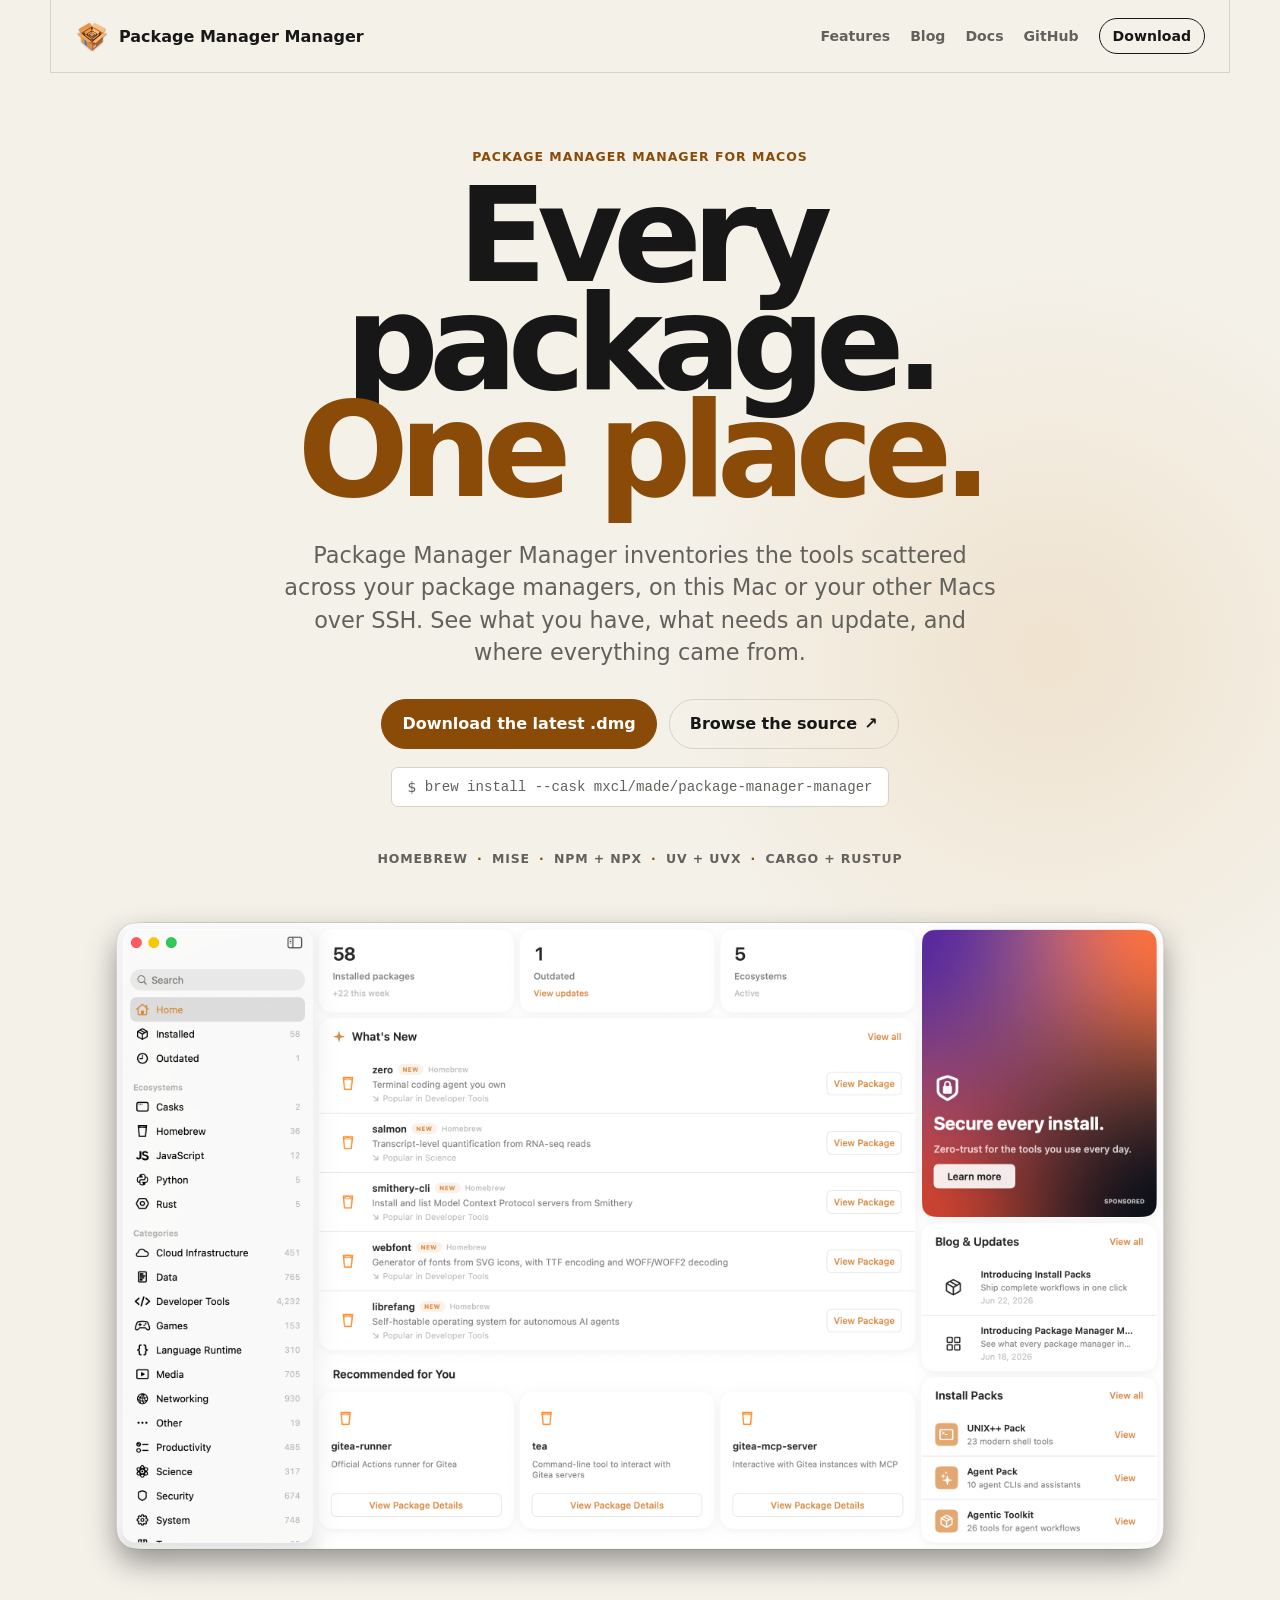
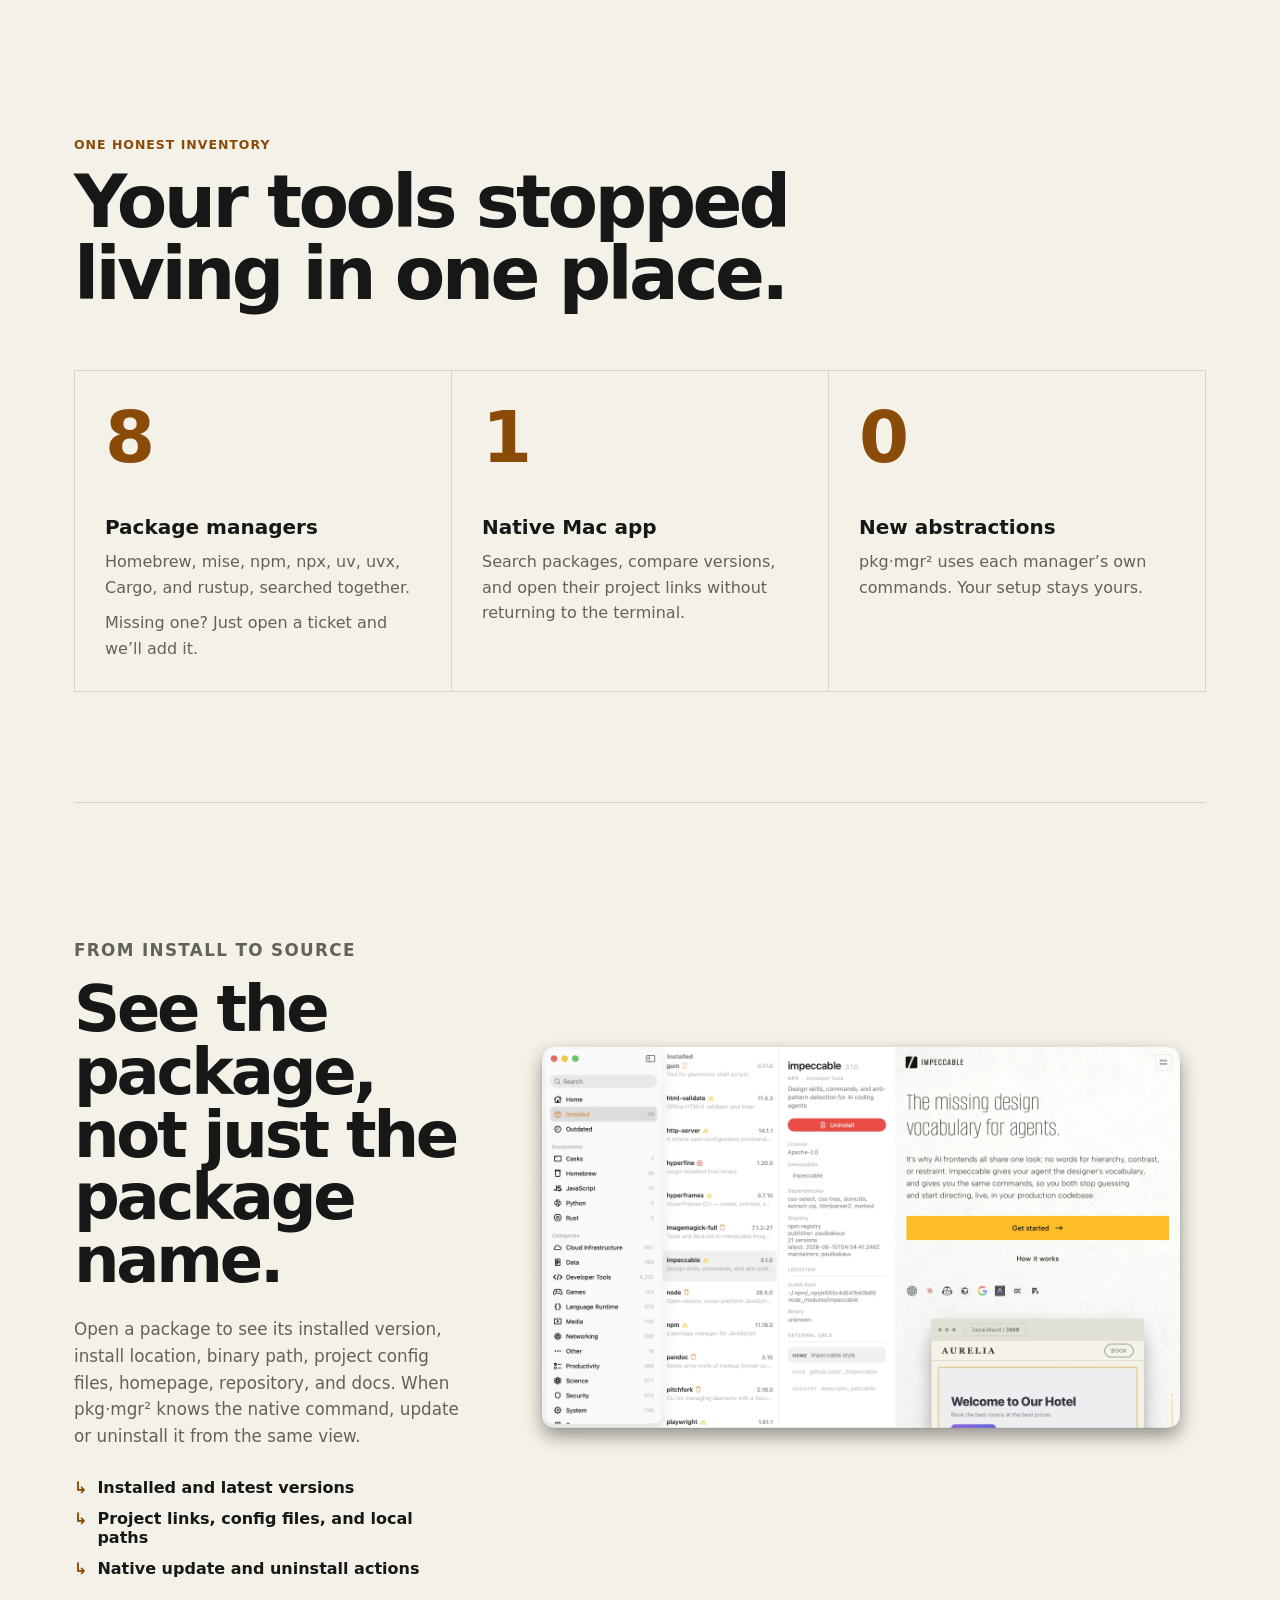
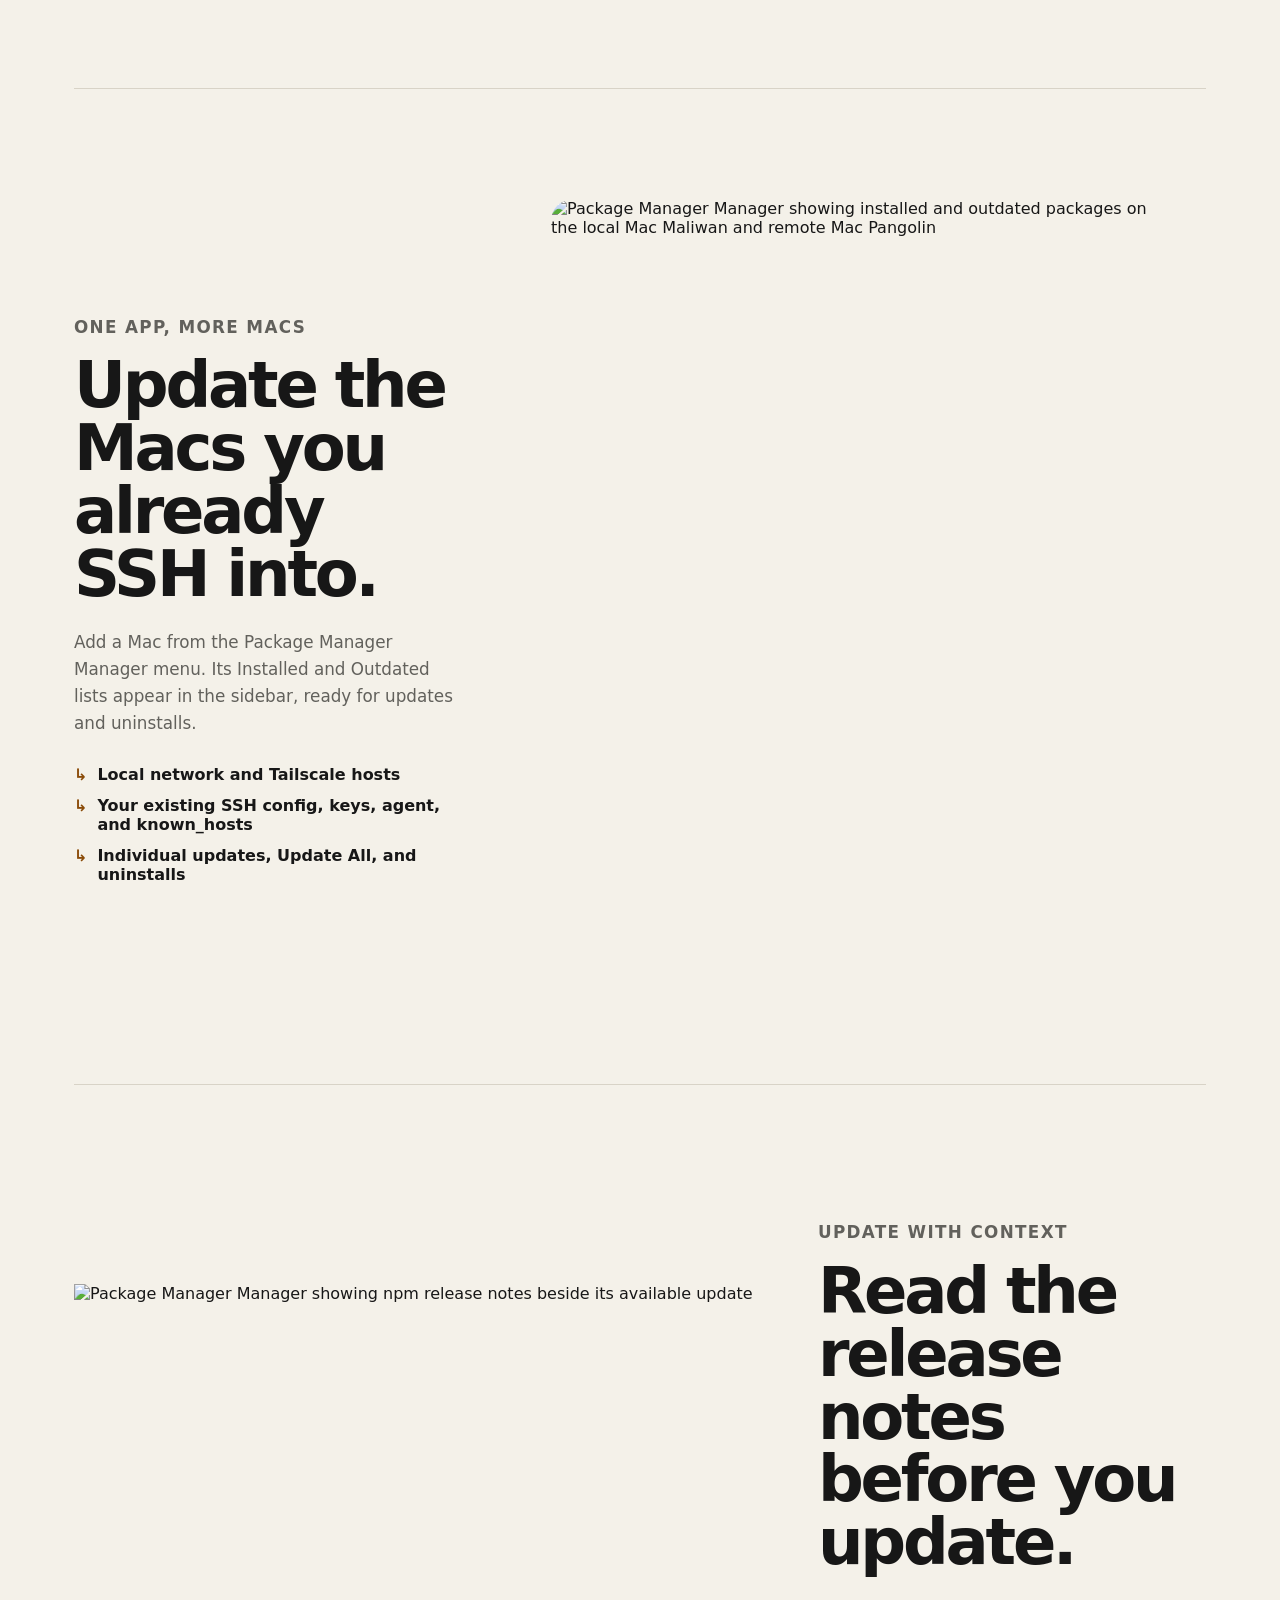
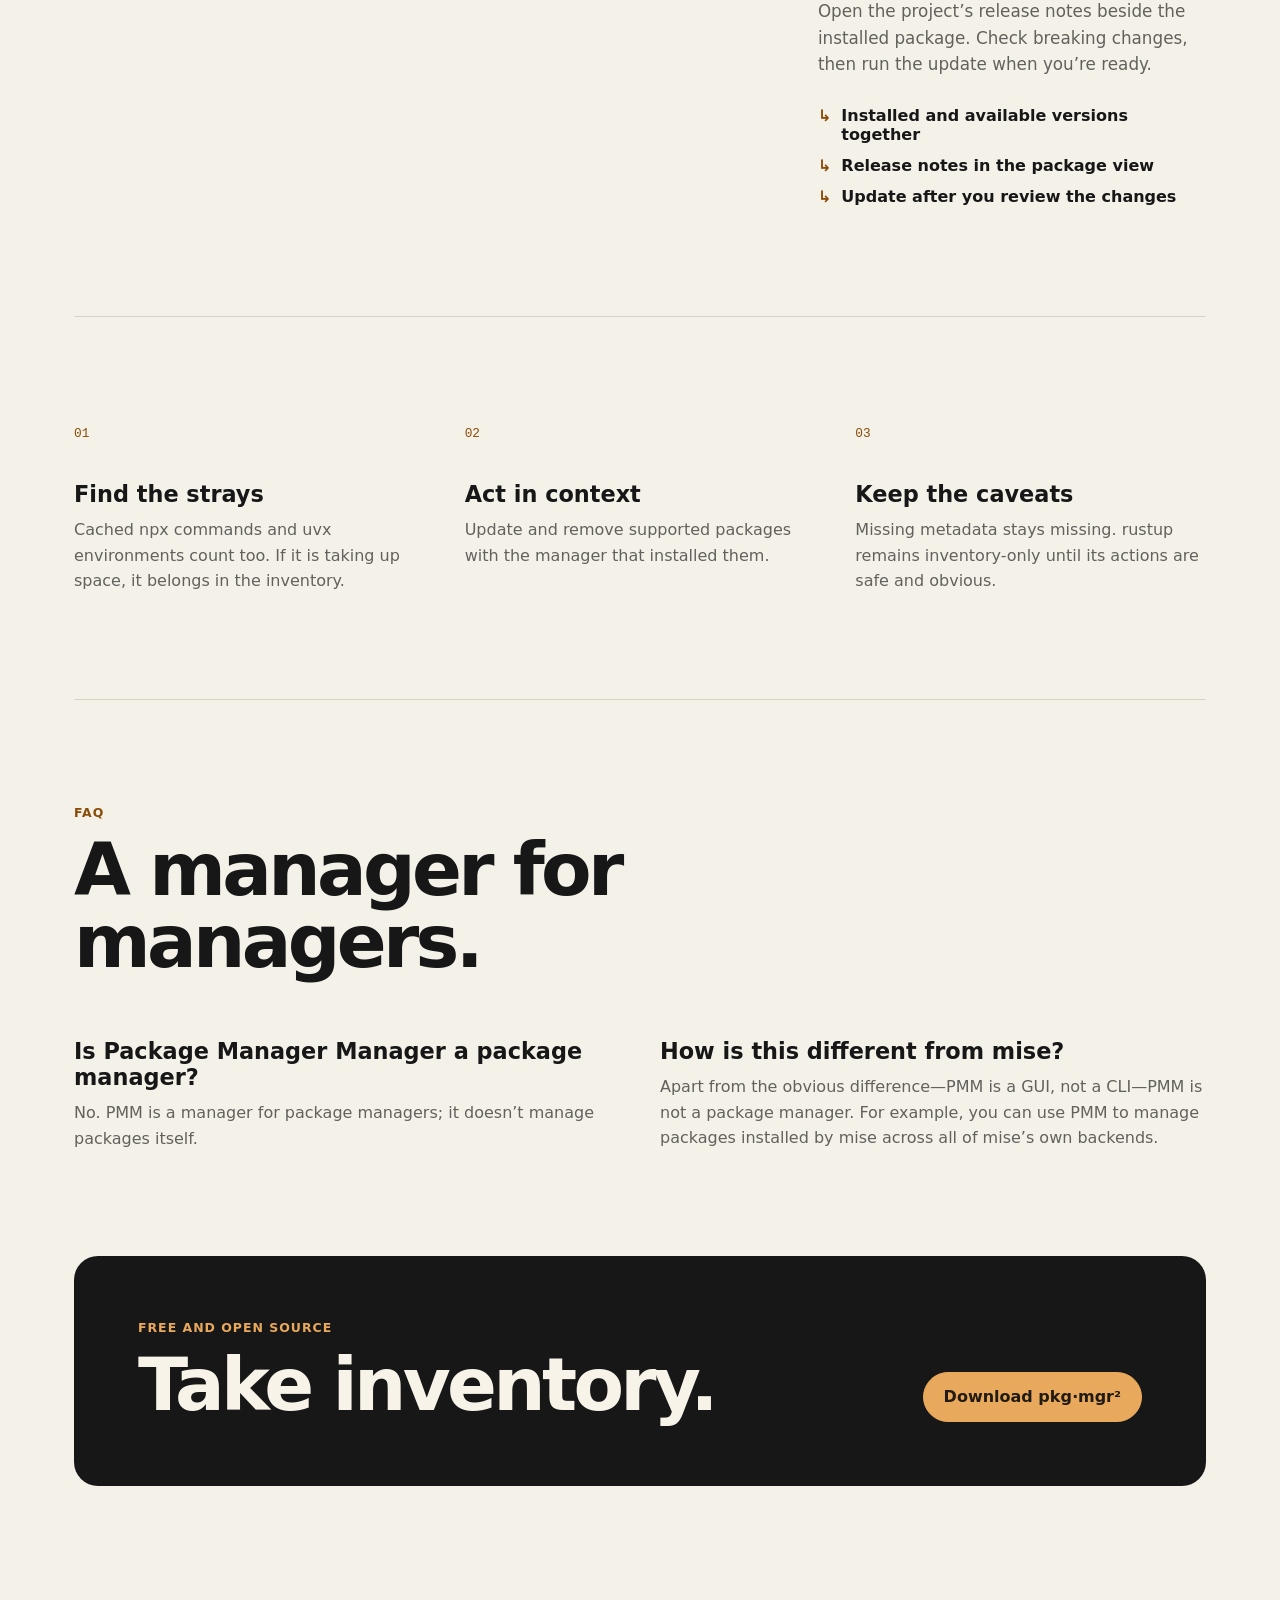
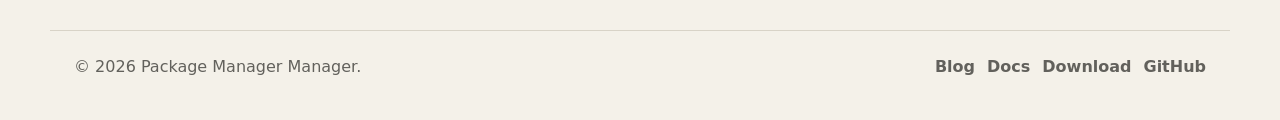
==== www/index.html @ 2c8f8b57 "Add package manager FAQs" ====
<!DOCTYPE html>
<html lang="en">
<head>
  <meta charset="UTF-8">
  <meta name="viewport" content="width=device-width, initial-scale=1.0">
  <title>The Package Manager Manager — Every package. One place.</title>
  <meta name="description" content="Inventory and update Homebrew, mise, npm, npx, uv, Cargo, and rustup packages across your Macs over SSH.">
  <meta property="og:type" content="website">
  <meta property="og:site_name" content="The Package Manager Manager">
  <meta property="og:title" content="The Package Manager Manager — Every package. One place.">
  <meta property="og:description" content="See what every package manager installed and manage updates across your Macs over SSH.">
  <meta property="og:url" content="https://mxcl.dev/package-manager-manager/">
  <meta property="og:image" content="https://mxcl.dev/package-manager-manager/preview.png">
  <meta property="og:image:secure_url" content="https://mxcl.dev/package-manager-manager/preview.png">
  <meta property="og:image:type" content="image/png">
  <meta property="og:image:width" content="1728">
  <meta property="og:image:height" content="910">
  <meta property="og:image:alt" content="The Package Manager Manager showing every package in one Mac app">
  <meta name="twitter:card" content="summary_large_image">
  <meta name="twitter:title" content="The Package Manager Manager — Every package. One place.">
  <meta name="twitter:description" content="See what every package manager installed and manage updates across your Macs over SSH.">
  <meta name="twitter:image" content="https://mxcl.dev/package-manager-manager/preview.png">
  <meta name="twitter:image:alt" content="The Package Manager Manager showing every package in one Mac app">
  <link rel="canonical" href="https://mxcl.dev/package-manager-manager/">
  <link rel="icon" href="./boxes.png">
  <link rel="apple-touch-icon" href="./boxes.png">
  <link rel="stylesheet" href="./styles.css">
</head>
<body class="landing-page">
  <div class="scroll-meter" aria-hidden="true"><span></span></div>
  <div class="site-shell" id="top">
    <header class="masthead">
      <a class="brand" href="./" aria-label="The Package Manager Manager home">
        <img class="brand-mark" src="./boxes.png" alt="" width="54" height="54">
        <span class="brand-type">Package Manager Manager</span>
      </a>

      <button class="nav-toggle" type="button" aria-expanded="false" aria-label="Toggle navigation">
        <span></span>
        <span></span>
      </button>

      <nav class="nav" aria-label="Main navigation">
        <a href="#features">Features</a>
        <a href="./blog/">Blog</a>
        <a href="https://github.com/mxcl/pmm#readme">Docs</a>
        <a href="https://github.com/mxcl/pmm">GitHub</a>
        <a class="nav-download" href="https://github.com/mxcl/pmm/releases/latest">Download</a>
      </nav>
    </header>

    <main class="landing-main">
      <section class="product-hero" aria-labelledby="product-title">
        <div class="hero-copy">
          <p class="eyebrow">Package Manager Manager for macOS</p>
          <h1 id="product-title">Every package.<br><span>One place.</span></h1>
          <p class="lede">Package Manager Manager inventories the tools scattered across your package managers, on this Mac or your other Macs over SSH. See what you have, what needs an update, and where everything came from.</p>
          <div class="hero-actions">
            <a class="button primary button-large" href="https://github.com/mxcl/pmm/releases/latest">Download the latest .dmg</a>
            <a class="button button-large" href="https://github.com/mxcl/pmm">Browse the source <span aria-hidden="true">↗</span></a>
          </div>
          <p class="install-command"><span aria-hidden="true">$</span> <code>brew install --cask mxcl/made/package-manager-manager</code></p>
        </div>

        <p class="manager-line" aria-label="Supported package managers">
          <span>Homebrew</span><span>mise</span><span>npm + npx</span><span>uv + uvx</span><span>Cargo + rustup</span>
        </p>

        <figure class="product-shot hero-shot">
          <img src="./pmm-promo-1.png" alt="Package Manager Manager home screen showing installed packages, ecosystems, recommendations, and install packs" width="2980" height="1872" fetchpriority="high">
        </figure>
      </section>

      <section class="inventory-intro" id="features" aria-labelledby="inventory-title">
        <p class="eyebrow">One honest inventory</p>
        <h2 id="inventory-title">Your tools stopped living in one place.</h2>
        <div class="inventory-points">
          <article>
            <strong>8</strong>
            <h3>Package managers</h3>
            <p>Homebrew, mise, npm, npx, uv, uvx, Cargo, and rustup, searched together.</p>
            <p>Missing one? Just <a href='https://github.com/mxcl/pmm/issues/new'>open a ticket</a> and we’ll add it.</p>
          </article>
          <article>
            <strong>1</strong>
            <h3>Native Mac app</h3>
            <p>Search packages, compare versions, and open their project links without returning to the terminal.</p>
          </article>
          <article>
            <strong>0</strong>
            <h3>New abstractions</h3>
            <p>pkg⋅mgr² uses each manager’s own commands. Your setup stays yours.</p>
          </article>
        </div>
      </section>

      <section class="package-story" aria-labelledby="package-story-title">
        <div class="story-copy">
          <p class="eyebrow">From install to source</p>
          <h2 id="package-story-title">See the package, not just the package name.</h2>
          <p>Open a package to see its installed version, install location, binary path, project config files, homepage, repository, and docs. When pkg⋅mgr² knows the native command, update or uninstall it from the same view.</p>
          <ul class="check-list">
            <li>Installed and latest versions</li>
            <li>Project links, config files, and local paths</li>
            <li>Native update and uninstall actions</li>
          </ul>
        </div>
        <figure class="product-shot detail-shot">
          <img src="./pmm-promo-2.webp" alt="Package Manager Manager package detail screen for rustup beside the rustup project website" width="2980" height="1872" loading="lazy" decoding="async">
        </figure>
      </section>

      <section class="package-story remote-story" id="remote-hosts" aria-labelledby="remote-hosts-title">
        <div class="story-copy">
          <p class="eyebrow">One app, more Macs</p>
          <h2 id="remote-hosts-title">Update the Macs you already SSH into.</h2>
          <p>Add a Mac from the Package Manager Manager menu. Its Installed and Outdated lists appear in the sidebar, ready for updates and uninstalls.</p>
          <ul class="check-list">
            <li>Local network and Tailscale hosts</li>
            <li>Your existing SSH config, keys, agent, and known_hosts</li>
            <li>Individual updates, Update All, and uninstalls</li>
          </ul>
        </div>
        <figure class="product-shot remote-shot">
          <img src="./pmm-manage-other-macs.webp" alt="Package Manager Manager showing installed and outdated packages on the local Mac Maliwan and remote Mac Pangolin" width="1080" height="1350" loading="lazy" decoding="async">
        </figure>
      </section>

      <section class="package-story release-story" id="release-notes" aria-labelledby="release-story-title">
        <figure class="product-shot release-shot">
          <img src="./pmm-see-release-notes-before-update.webp" alt="Package Manager Manager showing npm release notes beside its available update" width="1490" height="936" loading="lazy" decoding="async">
        </figure>
        <div class="story-copy">
          <p class="eyebrow">Update with context</p>
          <h2 id="release-story-title">Read the release notes before you update.</h2>
          <p>Open the project’s release notes beside the installed package. Check breaking changes, then run the update when you’re ready.</p>
          <ul class="check-list">
            <li>Installed and available versions together</li>
            <li>Release notes in the package view</li>
            <li>Update after you review the changes</li>
          </ul>
        </div>
      </section>

      <section class="feature-strip" aria-label="Product features">
        <article>
          <span class="feature-number">01</span>
          <h3>Find the strays</h3>
          <p>Cached npx commands and uvx environments count too. If it is taking up space, it belongs in the inventory.</p>
        </article>
        <article>
          <span class="feature-number">02</span>
          <h3>Act in context</h3>
          <p>Update and remove supported packages with the manager that installed them.</p>
        </article>
        <article>
          <span class="feature-number">03</span>
          <h3>Keep the caveats</h3>
          <p>Missing metadata stays missing. rustup remains inventory-only until its actions are safe and obvious.</p>
        </article>
      </section>

      <section class="faq" aria-labelledby="faq-title">
        <p class="eyebrow">FAQ</p>
        <h2 id="faq-title">A manager for managers.</h2>
        <div class="faq-list">
          <article>
            <h3>Is Package Manager Manager a package manager?</h3>
            <p>No. PMM is a manager for package managers; it doesn’t manage packages itself.</p>
          </article>
          <article>
            <h3>How is this different from mise?</h3>
            <p>Apart from the obvious difference—PMM is a GUI, not a CLI—PMM is not a package manager. For example, you can use PMM to manage packages installed by mise across all of mise’s own backends.</p>
          </article>
        </div>
      </section>

      <section class="final-cta" aria-labelledby="cta-title">
        <div>
          <p class="eyebrow">Free and open source</p>
          <h2 id="cta-title">Take inventory.</h2>
        </div>
        <a class="button primary button-large" href="https://github.com/mxcl/pmm/releases/latest">Download pkg⋅mgr²</a>
      </section>
    </main>

    <footer class="site-footer">
      <p>&copy; 2026 Package Manager Manager.</p>
      <div class="footer-links">
        <a href="./blog/">Blog</a>
        <a href="https://github.com/mxcl/pmm#readme">Docs</a>
        <a href="https://github.com/mxcl/pmm/releases/latest">Download</a>
        <a href="https://github.com/mxcl/pmm">GitHub</a>
      </div>
    </footer>
  </div>

  <script src="./app.js"></script>
</body>
</html>
---- www/styles.css ----
:root {
  color-scheme: light;
  --bg: #f4f1e9;
  --ink: #171717;
  --muted: #62615c;
  --line: #d8d3c7;
  --panel: #ffffff;
  --accent: #8a4b08;
  --accent-ink: #ffffff;
  --max: 1180px;
  font-family: Inter, ui-sans-serif, system-ui, -apple-system, BlinkMacSystemFont, "Segoe UI", sans-serif;
}

* {
  box-sizing: border-box;
}

html {
  background: var(--bg);
  color: var(--ink);
  scroll-behavior: smooth;
}

body {
  margin: 0;
  min-height: 100vh;
  background: var(--bg);
}

a {
  color: inherit;
  text-decoration: none;
}

a:focus-visible,
button:focus-visible {
  outline: 2px solid var(--accent);
  outline-offset: 3px;
}

img {
  display: block;
  max-width: 100%;
}

h1,
h2,
h3,
p,
figure {
  margin: 0;
}

.scroll-meter {
  position: fixed;
  inset: 0 0 auto;
  z-index: 10;
  height: 3px;
}

.scroll-meter span {
  display: block;
  height: 100%;
  background: var(--accent);
  transform: scaleX(0);
  transform-origin: left;
}

.site-shell {
  width: min(100%, var(--max));
  margin: 0 auto;
}

.masthead {
  position: sticky;
  top: 0;
  z-index: 5;
  display: flex;
  align-items: center;
  justify-content: space-between;
  gap: 24px;
  padding: 18px 24px;
  border-bottom: 1px solid var(--line);
  background: color-mix(in srgb, var(--bg) 92%, transparent);
  backdrop-filter: blur(14px);
}

.brand,
.nav {
  display: flex;
  align-items: center;
}

.brand {
  gap: 10px;
  font-weight: 800;
}

.brand-mark {
  width: 34px;
  height: 34px;
  border-radius: 7px;
}

.brand-type {
  white-space: nowrap;
}

.nav {
  gap: 20px;
  color: var(--muted);
  font-size: 0.88rem;
  font-weight: 650;
}

.nav a {
  min-height: 36px;
  display: inline-flex;
  align-items: center;
}

.nav a:hover,
.nav a[aria-current="page"] {
  color: var(--ink);
}

.nav-toggle {
  position: relative;
  display: none;
}

main {
  padding: 40px 24px 72px;
}

.blog-hero,
.article-hero {
  display: grid;
  grid-template-columns: minmax(0, 1fr) minmax(280px, 480px);
  gap: 40px;
  align-items: center;
  padding: 36px 0 54px;
}

.blog-hero {
  display: block;
  max-width: 780px;
}

.eyebrow,
.story-kicker,
.section-label span {
  color: var(--accent);
  font-size: 0.78rem;
  font-weight: 800;
  letter-spacing: 0.08em;
  text-transform: uppercase;
}

h1 {
  margin-top: 10px;
  font-size: clamp(2.5rem, 7vw, 5.5rem);
  line-height: 0.96;
  letter-spacing: 0;
}

.lede {
  max-width: 760px;
  margin-top: 18px;
  color: var(--muted);
  font-size: clamp(1.1rem, 2vw, 1.4rem);
  line-height: 1.45;
}

.hero-actions,
.package-actions,
.footer-links {
  display: flex;
  flex-wrap: wrap;
  gap: 12px;
}

.hero-actions {
  margin-top: 26px;
}

.button {
  display: inline-flex;
  align-items: center;
  justify-content: center;
  min-height: 42px;
  padding: 0 16px;
  border: 1px solid var(--line);
  border-radius: 7px;
  font-weight: 750;
  white-space: nowrap;
}

.button.primary {
  border-color: var(--accent);
  background: var(--accent);
  color: var(--accent-ink);
}

.button:hover {
  border-color: var(--ink);
}

.button.primary:hover {
  border-color: var(--ink);
  background: var(--ink);
}

.button.text {
  border-color: transparent;
}

.article-hero-image img,
.post-card img,
.package-card img {
  width: 100%;
  aspect-ratio: 16 / 9;
  object-fit: cover;
  border: 1px solid var(--line);
  border-radius: 8px;
  background: #ece9df;
}

.article-body,
.toolkit-summary,
.pack-install-band,
.package-directory,
.blog-index {
  margin-top: 44px;
}

.article-body {
  max-width: 820px;
  color: var(--muted);
  font-size: 1.08rem;
  line-height: 1.7;
}

.article-body p + p {
  margin-top: 18px;
}

.section-label {
  display: flex;
  align-items: end;
  justify-content: space-between;
  gap: 16px;
  margin-bottom: 18px;
  border-bottom: 1px solid var(--line);
  padding-bottom: 12px;
}

.section-label h2 {
  font-size: clamp(1.45rem, 3vw, 2rem);
}

.compare-grid,
.package-grid,
.post-list {
  display: grid;
  gap: 18px;
}

.compare-grid {
  grid-template-columns: repeat(3, minmax(0, 1fr));
}

.compare-grid article,
.pack-install-band,
.package-card,
.post-card {
  border: 1px solid var(--line);
  border-radius: 8px;
  background: var(--panel);
}

.compare-grid article,
.pack-install-band,
.package-card-body,
.post-card-copy {
  padding: 22px;
}

.compare-grid h3,
.package-card h3,
.post-card h2 {
  margin-top: 8px;
  font-size: 1.25rem;
  line-height: 1.2;
}

.compare-grid p,
.package-card p:not(.story-kicker),
.post-card p:not(.story-kicker),
.pack-install-band p {
  margin-top: 10px;
  color: var(--muted);
  line-height: 1.55;
}

.post-card-copy > .button {
  margin-top: 20px;
}

.pack-install-band {
  display: flex;
  align-items: center;
  justify-content: space-between;
  gap: 24px;
}

.package-grid {
  grid-template-columns: repeat(3, minmax(0, 1fr));
}

.package-actions {
  margin-top: 18px;
}

.package-actions a {
  color: var(--accent);
  font-weight: 750;
}

.post-list {
  grid-template-columns: repeat(2, minmax(0, 1fr));
}

.site-footer {
  display: flex;
  align-items: center;
  justify-content: space-between;
  gap: 20px;
  padding: 26px 24px 44px;
  border-top: 1px solid var(--line);
  color: var(--muted);
}

.footer-links a {
  font-weight: 650;
}

/* Product landing page */

.landing-page {
  background:
    radial-gradient(circle at 82% 10%, rgb(216 151 70 / 0.16), transparent 24rem),
    var(--bg);
}

.landing-page .masthead {
  border-right: 1px solid var(--line);
  border-left: 1px solid var(--line);
}

.landing-page .nav-download {
  min-height: 36px;
  padding: 0 13px;
  border: 1px solid var(--ink);
  border-radius: 999px;
  color: var(--ink);
}

.landing-main {
  overflow: hidden;
  padding-top: 76px;
}

.product-hero {
  text-align: center;
}

.hero-copy {
  max-width: 940px;
  margin: 0 auto;
}

.product-hero h1 {
  margin-top: 18px;
  font-size: clamp(4rem, 10.5vw, 8.2rem);
  line-height: 0.82;
  letter-spacing: -0.075em;
}

.product-hero h1 span {
  color: var(--accent);
}

.product-hero .lede {
  max-width: 720px;
  margin: 34px auto 0;
}

.product-hero .hero-actions {
  justify-content: center;
  margin-top: 30px;
}

.install-command {
  display: inline-flex;
  max-width: 100%;
  margin-top: 18px;
  padding: 11px 15px;
  overflow-x: auto;
  border: 1px solid var(--line);
  border-radius: 7px;
  background: var(--panel);
  color: var(--muted);
  font-size: 0.88rem;
  white-space: nowrap;
}

.install-command code {
  margin-left: 0.6em;
}

.button-large {
  min-height: 50px;
  padding: 0 20px;
  border-radius: 999px;
}

.button-large span {
  margin-left: 7px;
}

.manager-line {
  display: flex;
  flex-wrap: wrap;
  justify-content: center;
  gap: 10px 24px;
  margin-top: 44px;
  color: var(--muted);
  font-size: 0.78rem;
  font-weight: 800;
  letter-spacing: 0.07em;
  text-transform: uppercase;
}

.manager-line span {
  position: relative;
}

.manager-line span + span::before {
  content: "·";
  position: absolute;
  left: -15px;
  color: var(--accent);
}

.product-shot {
  margin: 0;
}

.product-shot img {
  width: 100%;
  height: auto;
  aspect-ratio: 2980 / 1872;
}

.hero-shot {
  margin-top: 28px;
}

.inventory-intro {
  padding: 132px 0 110px;
}

.inventory-intro > h2,
.story-copy h2,
.faq > h2,
.final-cta h2 {
  max-width: 940px;
  margin-top: 14px;
  font-size: clamp(2.4rem, 6vw, 4.6rem);
  line-height: 0.98;
  letter-spacing: -0.05em;
}

.inventory-points {
  display: grid;
  grid-template-columns: repeat(3, minmax(0, 1fr));
  gap: 1px;
  margin-top: 60px;
  border: 1px solid var(--line);
  background: var(--line);
}

.inventory-points article {
  min-height: 280px;
  padding: 30px;
  background: var(--bg);
}

.inventory-points strong {
  display: block;
  color: var(--accent);
  font-size: 4.5rem;
  line-height: 1;
}

.inventory-points h3 {
  margin-top: 42px;
  font-size: 1.25rem;
}

.inventory-points p,
.story-copy > p,
.feature-strip p {
  margin-top: 10px;
  color: var(--muted);
  line-height: 1.6;
}

.package-story {
  display: grid;
  grid-template-columns: minmax(300px, 0.72fr) minmax(0, 1.28fr);
  gap: 54px;
  align-items: center;
  padding: 110px 0;
  border-top: 1px solid var(--line);
}

.release-story {
  grid-template-columns: minmax(0, 1.28fr) minmax(300px, 0.72fr);
}

.remote-shot {
  width: min(100%, 620px);
  justify-self: center;
}

.remote-shot img {
  aspect-ratio: 4 / 5;
  border-radius: 22px;
}

.story-copy h2 {
  font-size: clamp(2.4rem, 5vw, 4rem);
}

.story-copy > p {
  margin-top: 24px;
  font-size: 1.05rem;
}

.check-list {
  display: grid;
  gap: 12px;
  margin: 28px 0 0;
  padding: 0;
  list-style: none;
  font-weight: 700;
}

.check-list li {
  display: flex;
  gap: 10px;
}

.check-list li::before {
  content: "↳";
  color: var(--accent);
}

.feature-strip {
  display: grid;
  grid-template-columns: repeat(3, minmax(0, 1fr));
  gap: 40px;
  padding: 105px 0;
  border-top: 1px solid var(--line);
}

.feature-number {
  display: inline-block;
  color: var(--accent);
  font-family: ui-monospace, SFMono-Regular, Menlo, monospace;
  font-size: 0.8rem;
}

.feature-strip h3 {
  margin-top: 40px;
  font-size: 1.4rem;
}

.faq {
  padding: 105px 0;
  border-top: 1px solid var(--line);
}

.faq-list {
  display: grid;
  grid-template-columns: repeat(2, minmax(0, 1fr));
  gap: 40px;
  margin-top: 60px;
}

.faq-list h3 {
  font-size: 1.4rem;
}

.faq-list p {
  margin-top: 10px;
  color: var(--muted);
  line-height: 1.6;
}

.final-cta {
  display: flex;
  align-items: end;
  justify-content: space-between;
  gap: 30px;
  margin-bottom: 72px;
  padding: 64px;
  border-radius: 24px;
  background: var(--ink);
  color: #f7f3e9;
}

.final-cta .eyebrow {
  color: #e9a95d;
}

.final-cta .button.primary {
  flex: 0 0 auto;
  border-color: #e9a95d;
  background: #e9a95d;
  color: #221b13;
}

.final-cta .button.primary:hover {
  border-color: #fff;
  background: #fff;
}

@media (max-width: 820px) {
  .masthead {
    align-items: flex-start;
  }

  .nav-toggle {
    display: inline-flex;
    width: 40px;
    height: 40px;
    align-items: center;
    justify-content: center;
    border: 1px solid var(--line);
    border-radius: 7px;
    background: var(--panel);
  }

  .nav-toggle span,
  .nav-toggle::after {
    content: "";
    position: absolute;
    width: 18px;
    height: 2px;
    background: var(--ink);
  }

  .nav-toggle span:first-child {
    transform: translateY(-4px);
  }

  .nav-toggle span:nth-child(2) {
    transform: translateY(4px);
  }

  .nav {
    display: none;
    position: absolute;
    top: 68px;
    right: 24px;
    left: 24px;
    flex-direction: column;
    align-items: stretch;
    gap: 0;
    border: 1px solid var(--line);
    border-radius: 8px;
    background: var(--panel);
    padding: 8px;
  }

  .nav.is-open {
    display: flex;
  }

  .nav a {
    padding: 0 10px;
  }

  .article-hero,
  .compare-grid,
  .package-grid,
  .post-list {
    grid-template-columns: 1fr;
  }

  .pack-install-band,
  .site-footer,
  .section-label {
    align-items: flex-start;
    flex-direction: column;
  }

  .landing-main {
    padding-top: 48px;
  }

  .landing-page .nav-download {
    border: 0;
    border-radius: 0;
    padding: 0 10px;
  }

  .manager-line span + span::before {
    display: none;
  }

  .hero-shot {
    width: calc(100% + 24px);
    margin-left: -12px;
    border-radius: 14px;
  }

  .inventory-intro {
    padding: 92px 0 74px;
  }

  .inventory-points,
  .package-story,
  .faq-list,
  .feature-strip {
    grid-template-columns: 1fr;
  }

  .inventory-points article {
    min-height: 0;
  }

  .inventory-points h3 {
    margin-top: 24px;
  }

  .package-story {
    gap: 44px;
    padding: 76px 0;
  }

  .feature-strip {
    gap: 54px;
    padding: 76px 0;
  }

  .faq {
    padding: 76px 0;
  }

  .faq-list {
    gap: 44px;
    margin-top: 44px;
  }

  .feature-strip h3 {
    margin-top: 20px;
  }

  .final-cta {
    align-items: flex-start;
    flex-direction: column;
    padding: 38px 28px;
  }
}

@media (max-width: 520px) {
  .landing-main {
    padding-inline: 18px;
  }

  .product-hero h1 {
    font-size: clamp(3.5rem, 20vw, 5rem);
  }

  .product-hero .lede {
    margin-top: 26px;
  }

  .product-hero .hero-actions {
    align-items: stretch;
    flex-direction: column;
  }

  .manager-line {
    align-items: center;
    flex-direction: column;
  }

  .final-cta {
    margin-right: -6px;
    margin-left: -6px;
  }
}

@media (prefers-reduced-motion: reduce) {
  html {
    scroll-behavior: auto;
  }
}
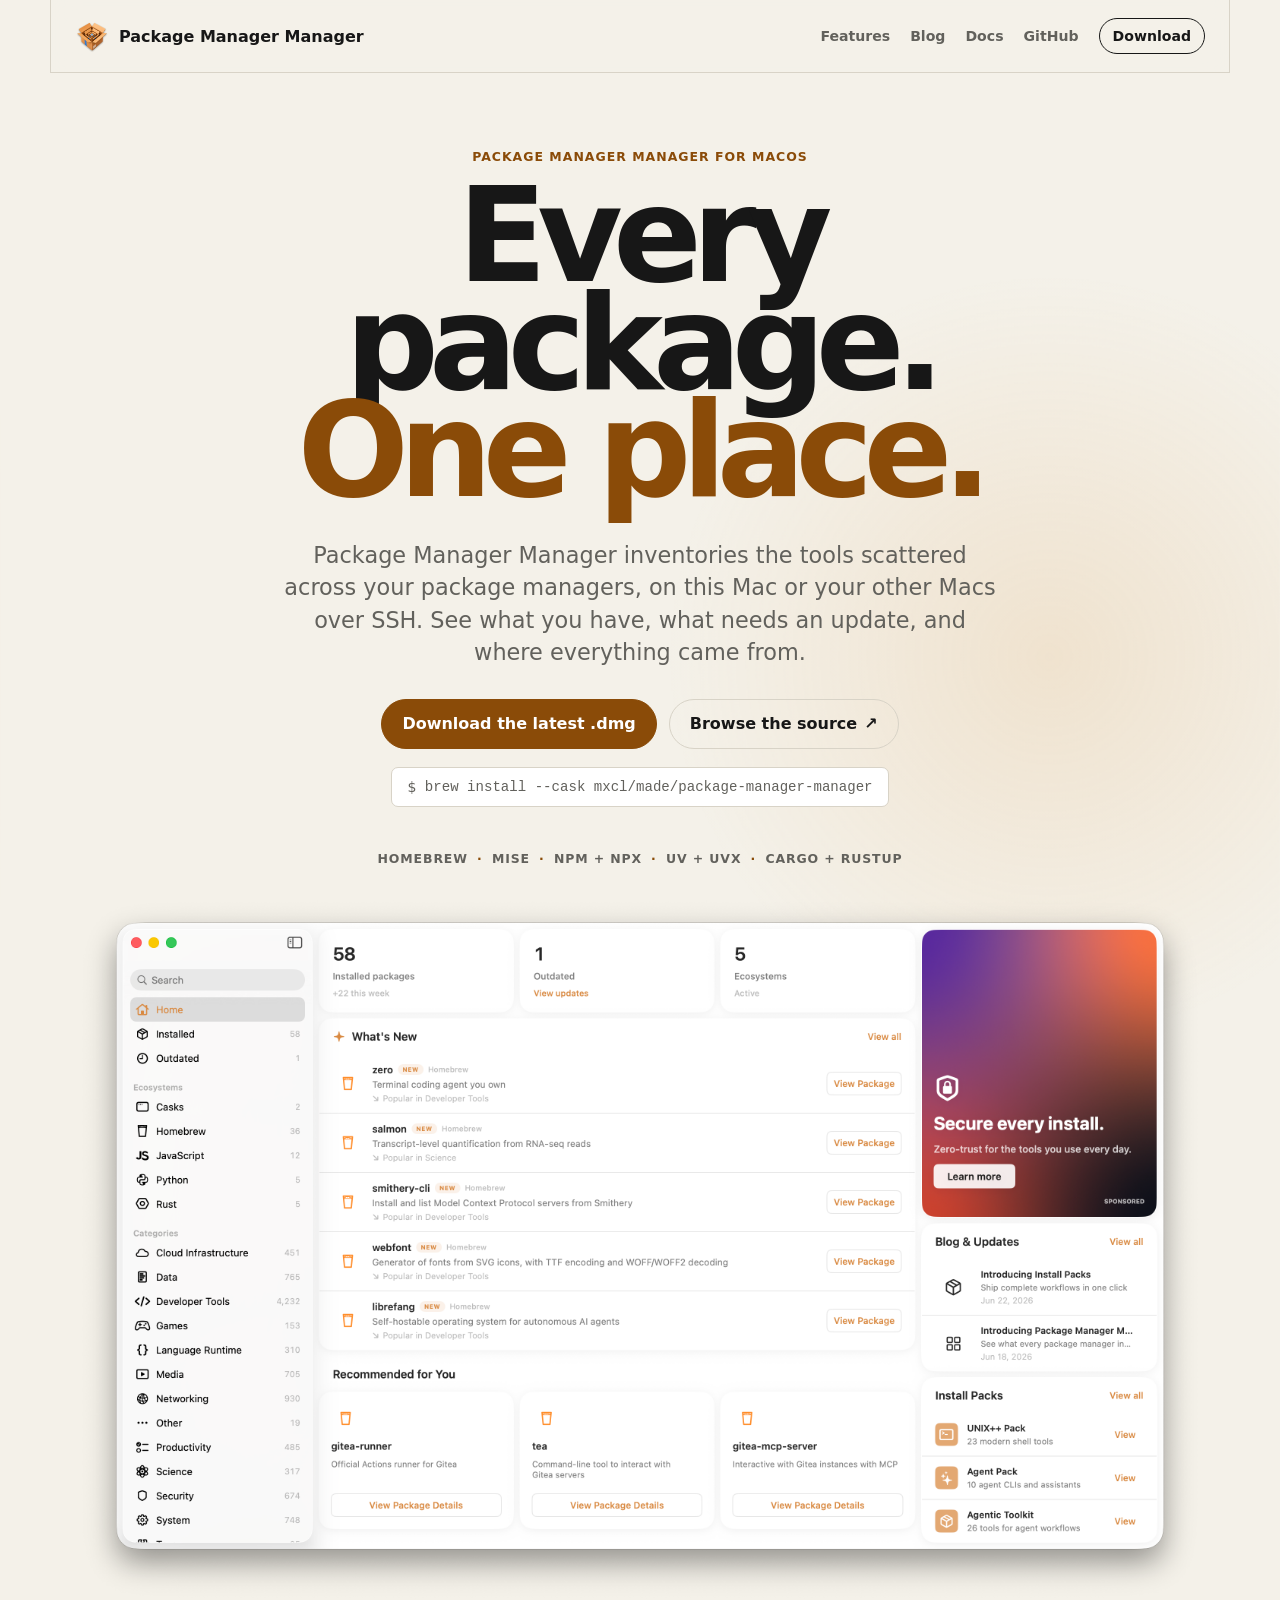
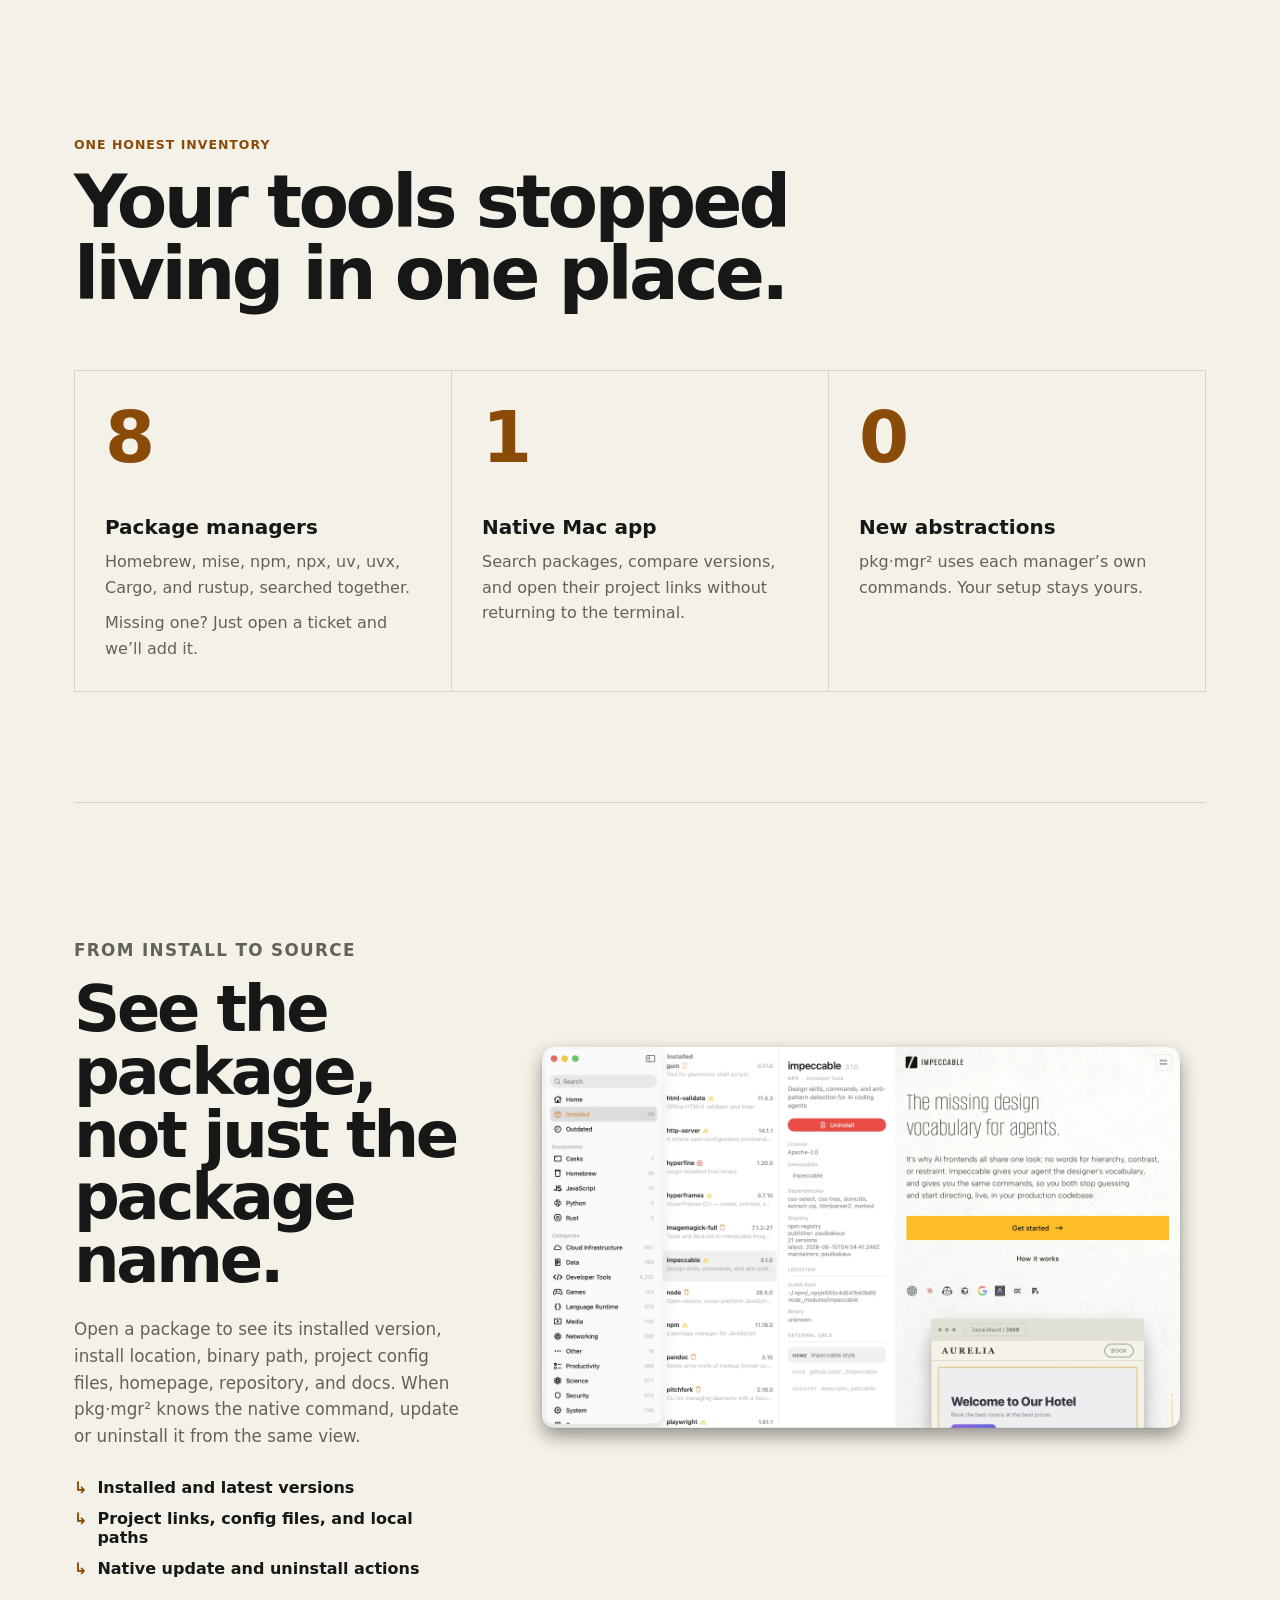
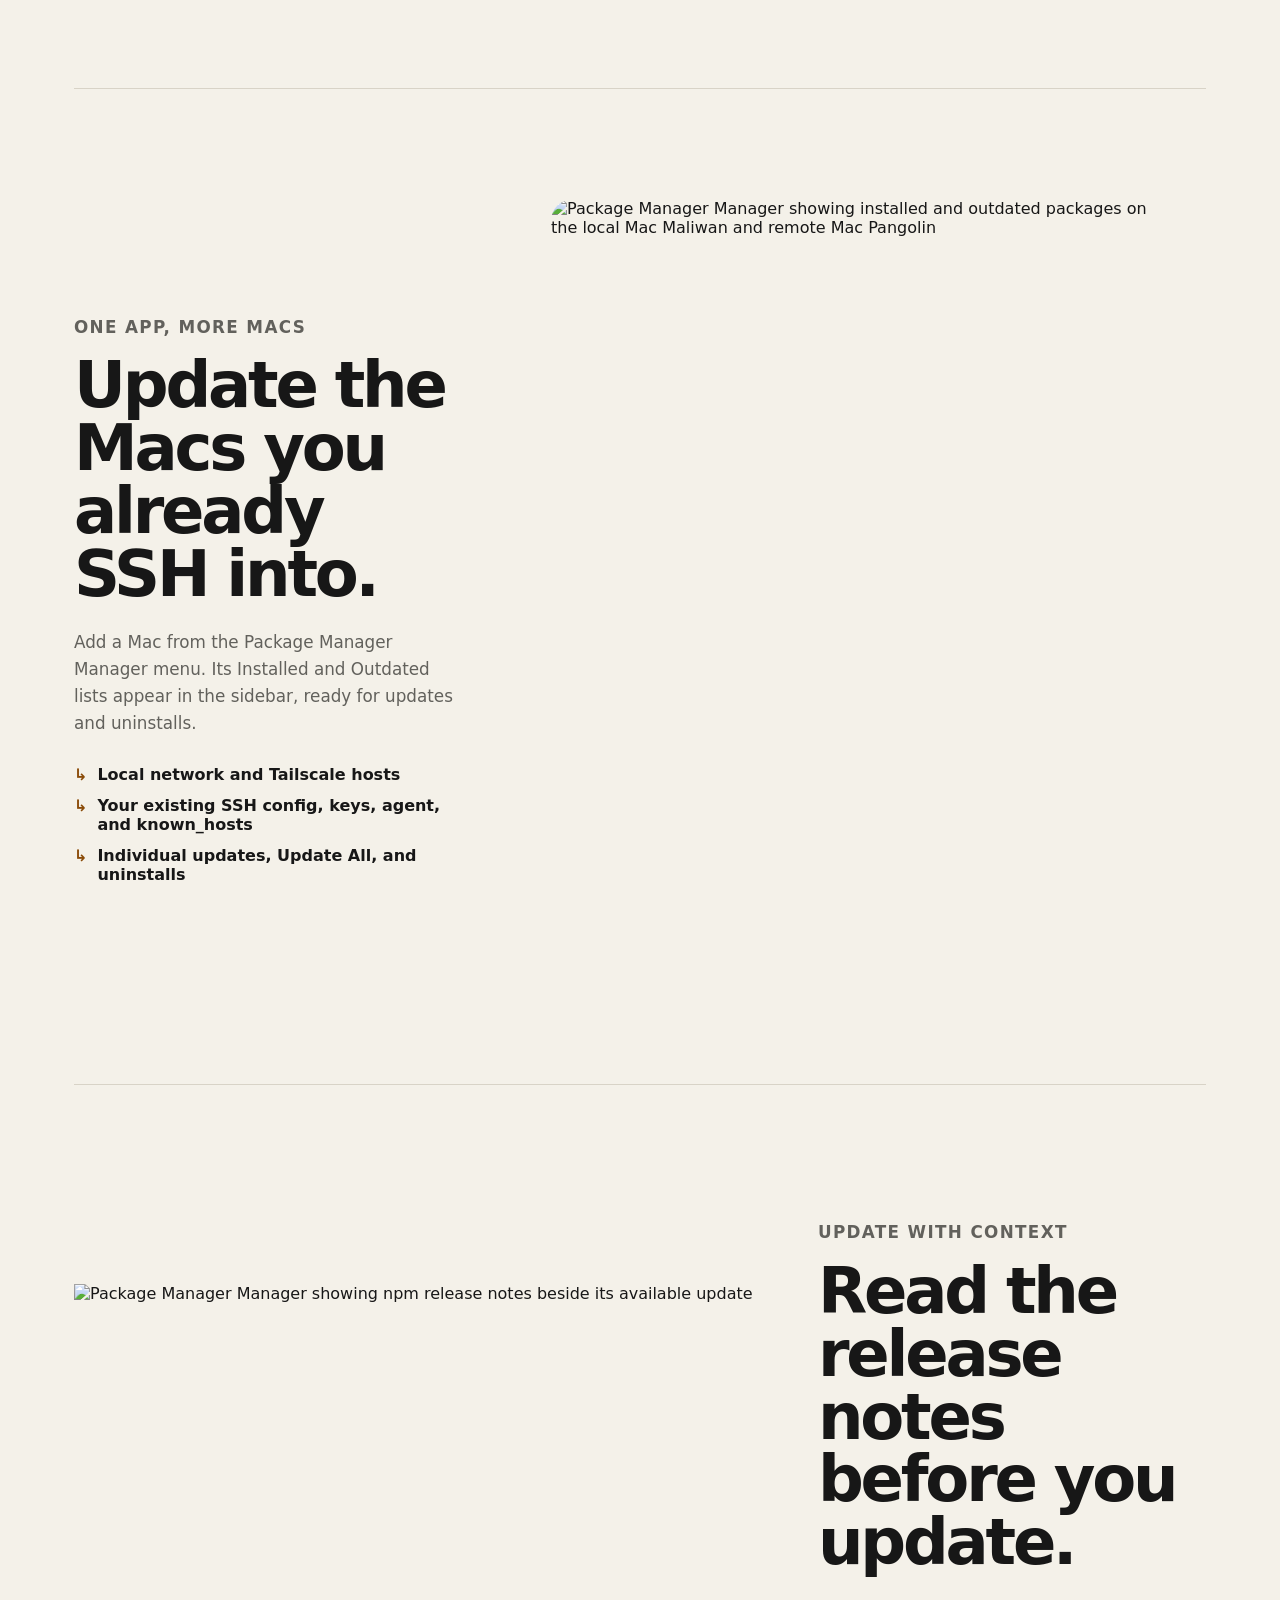
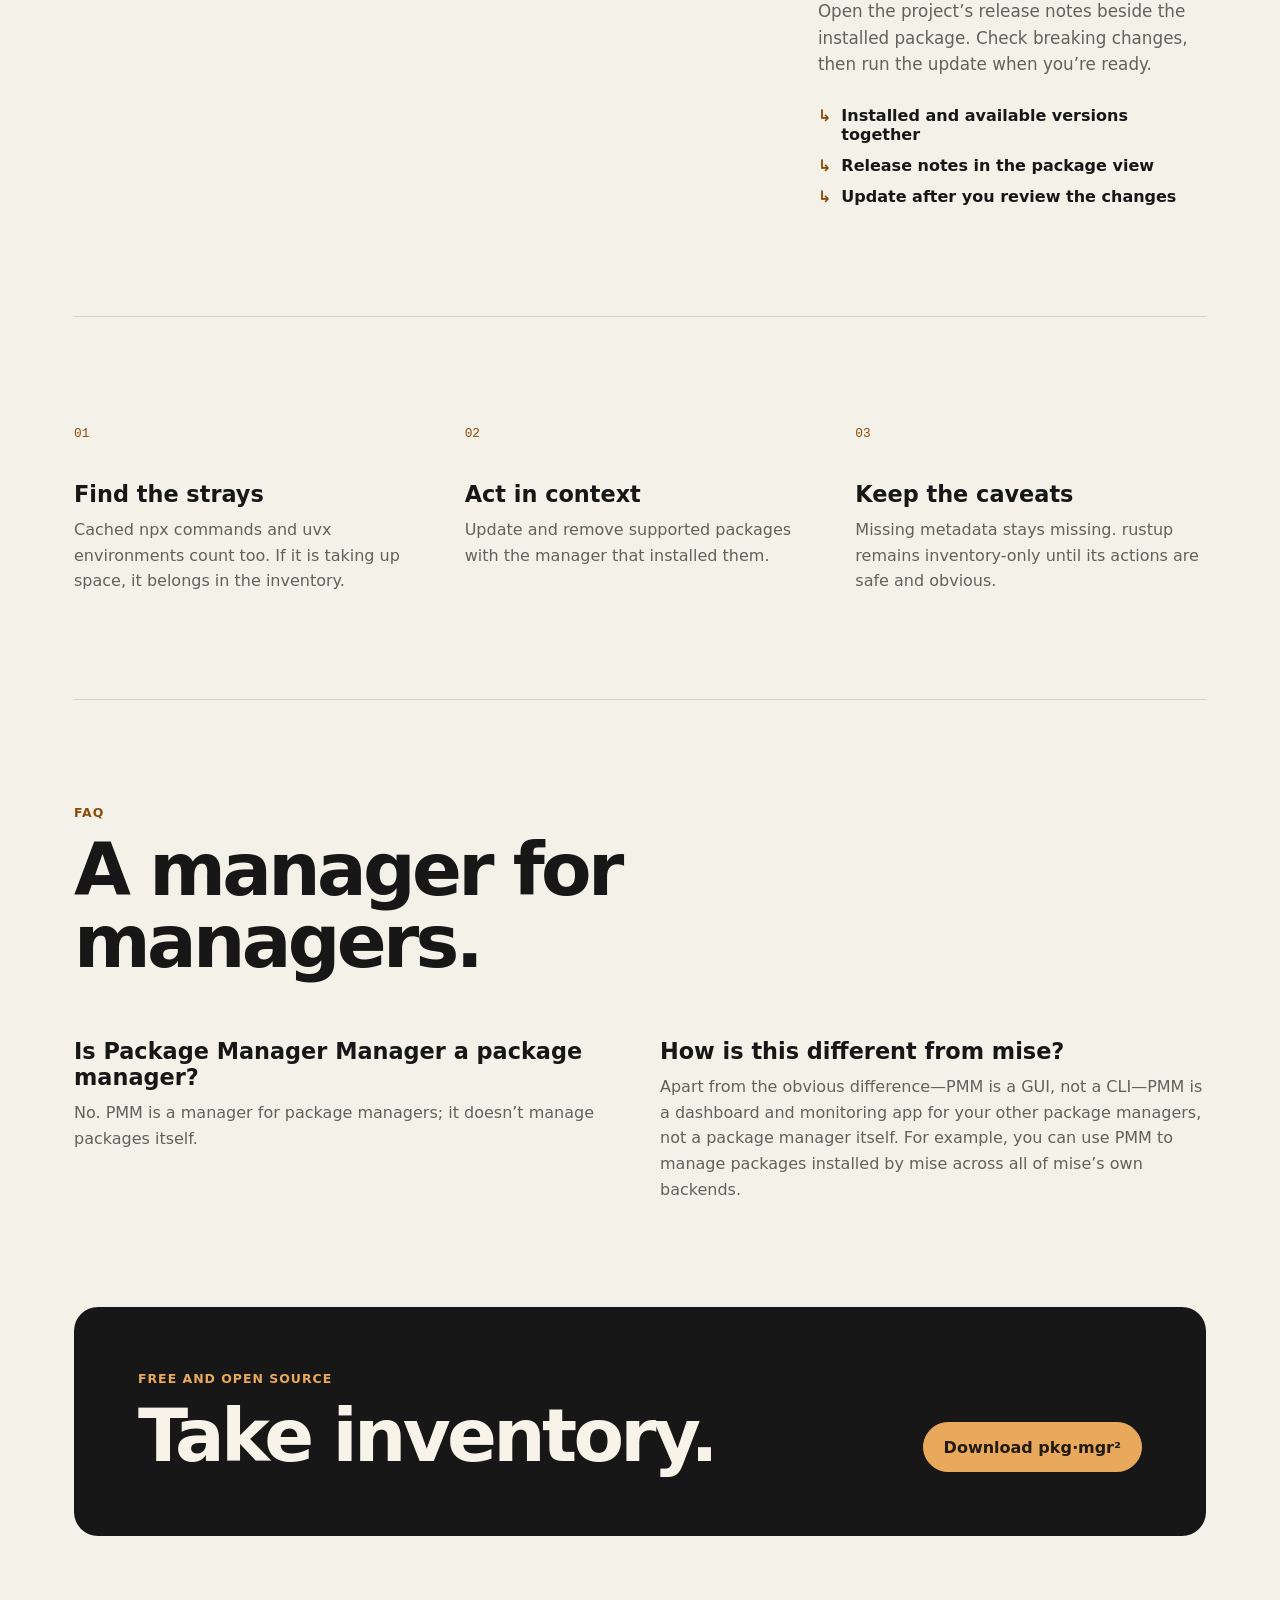
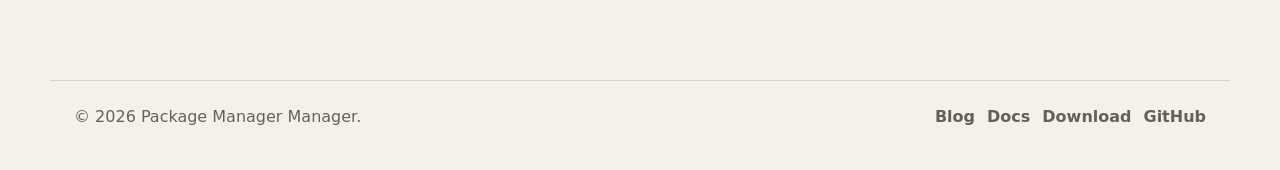
==== commit 843e2953: "Clarify PMM dashboard positioning" ====
--- a/www/index.html
+++ b/www/index.html
@@ -170,7 +170,7 @@
           </article>
           <article>
             <h3>How is this different from mise?</h3>
-            <p>Apart from the obvious difference—PMM is a GUI, not a CLI—PMM is not a package manager. For example, you can use PMM to manage packages installed by mise across all of mise’s own backends.</p>
+            <p>Apart from the obvious difference—PMM is a GUI, not a CLI—PMM is a dashboard and monitoring app for your other package managers, not a package manager itself. For example, you can use PMM to manage packages installed by mise across all of mise’s own backends.</p>
           </article>
         </div>
       </section>
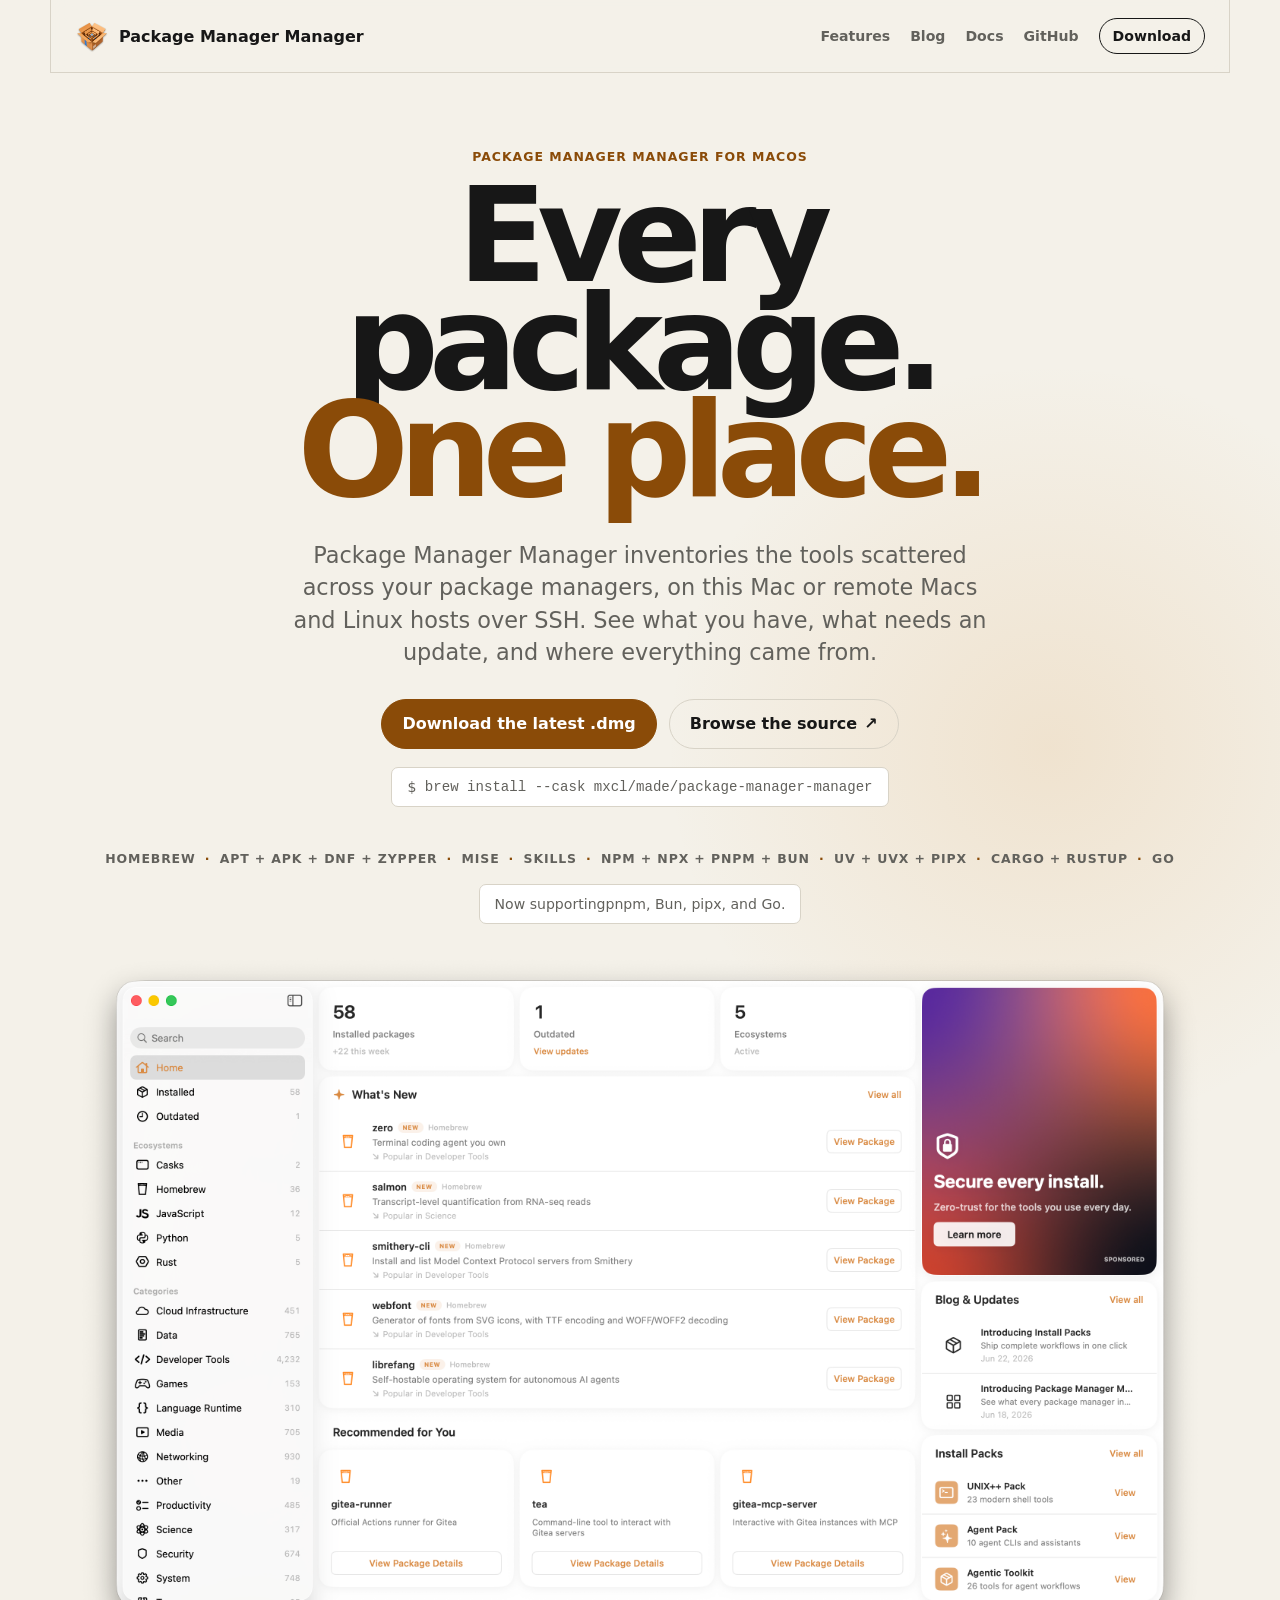
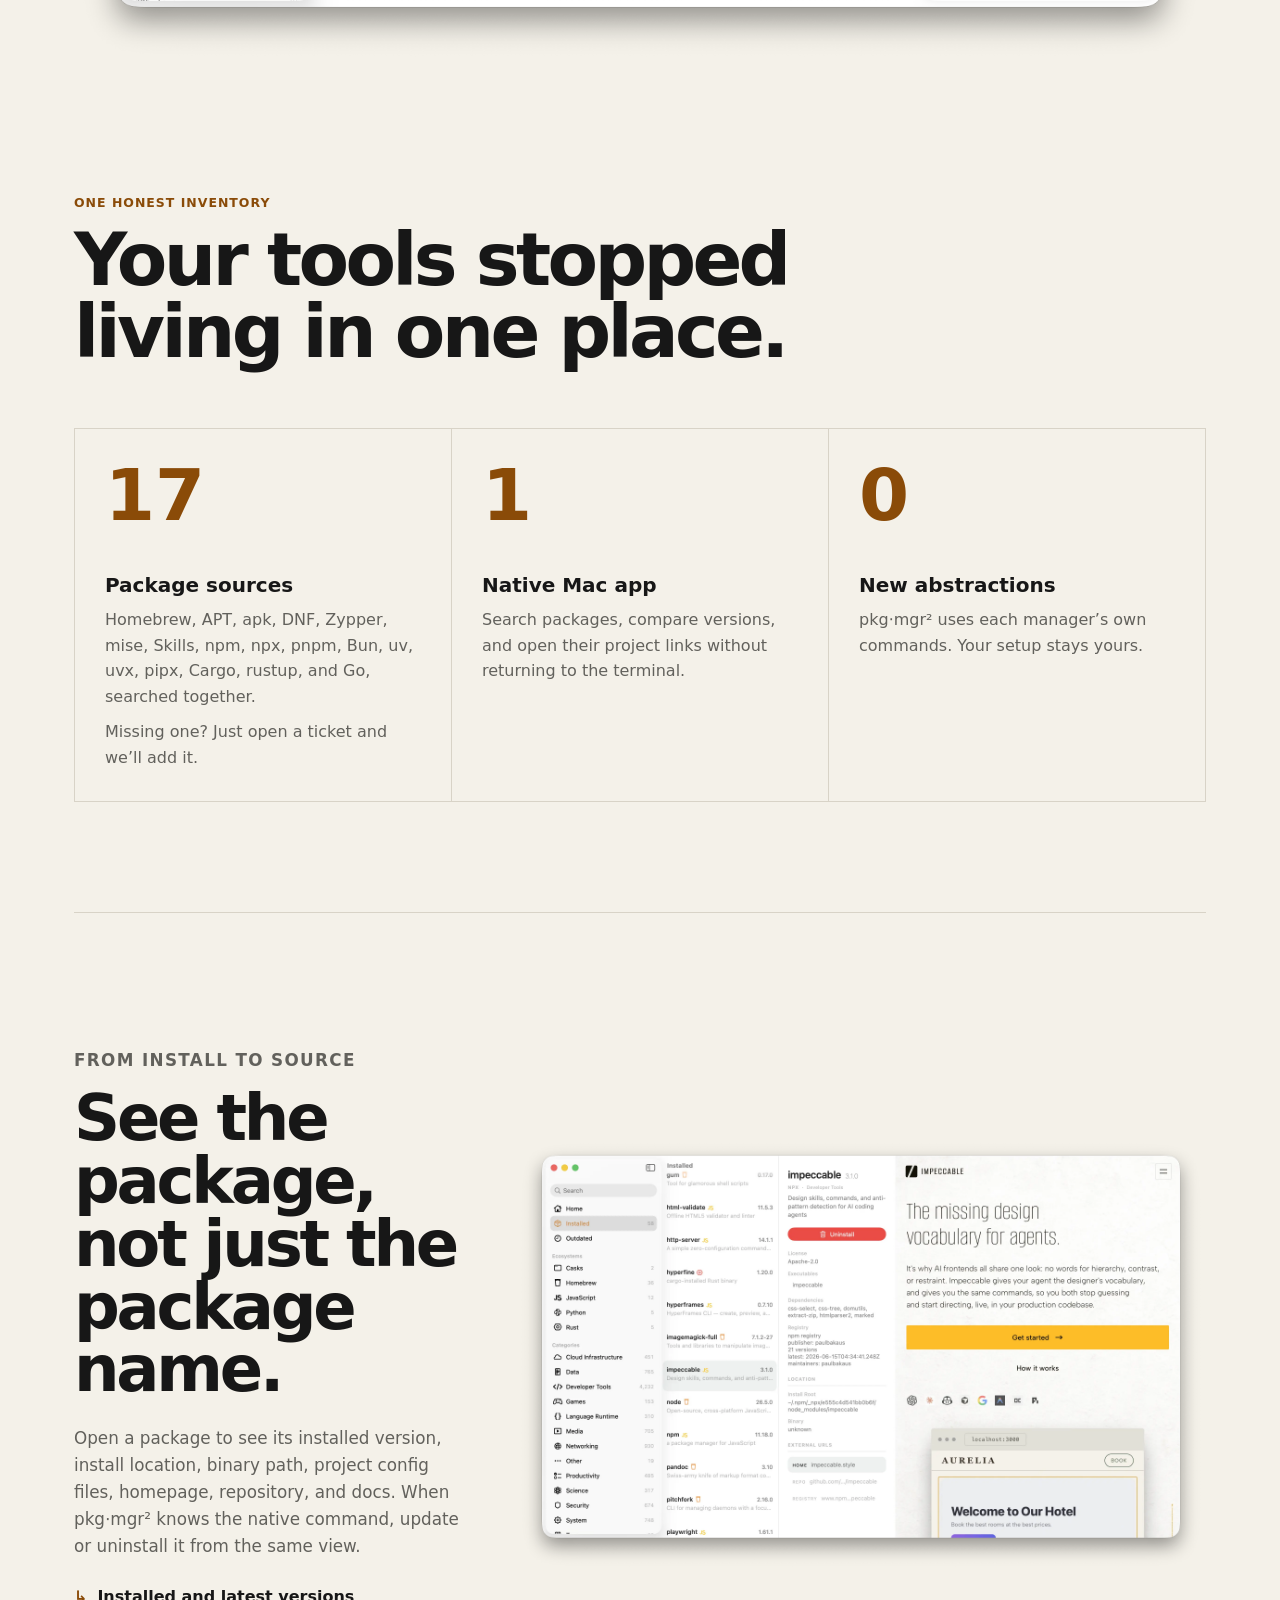
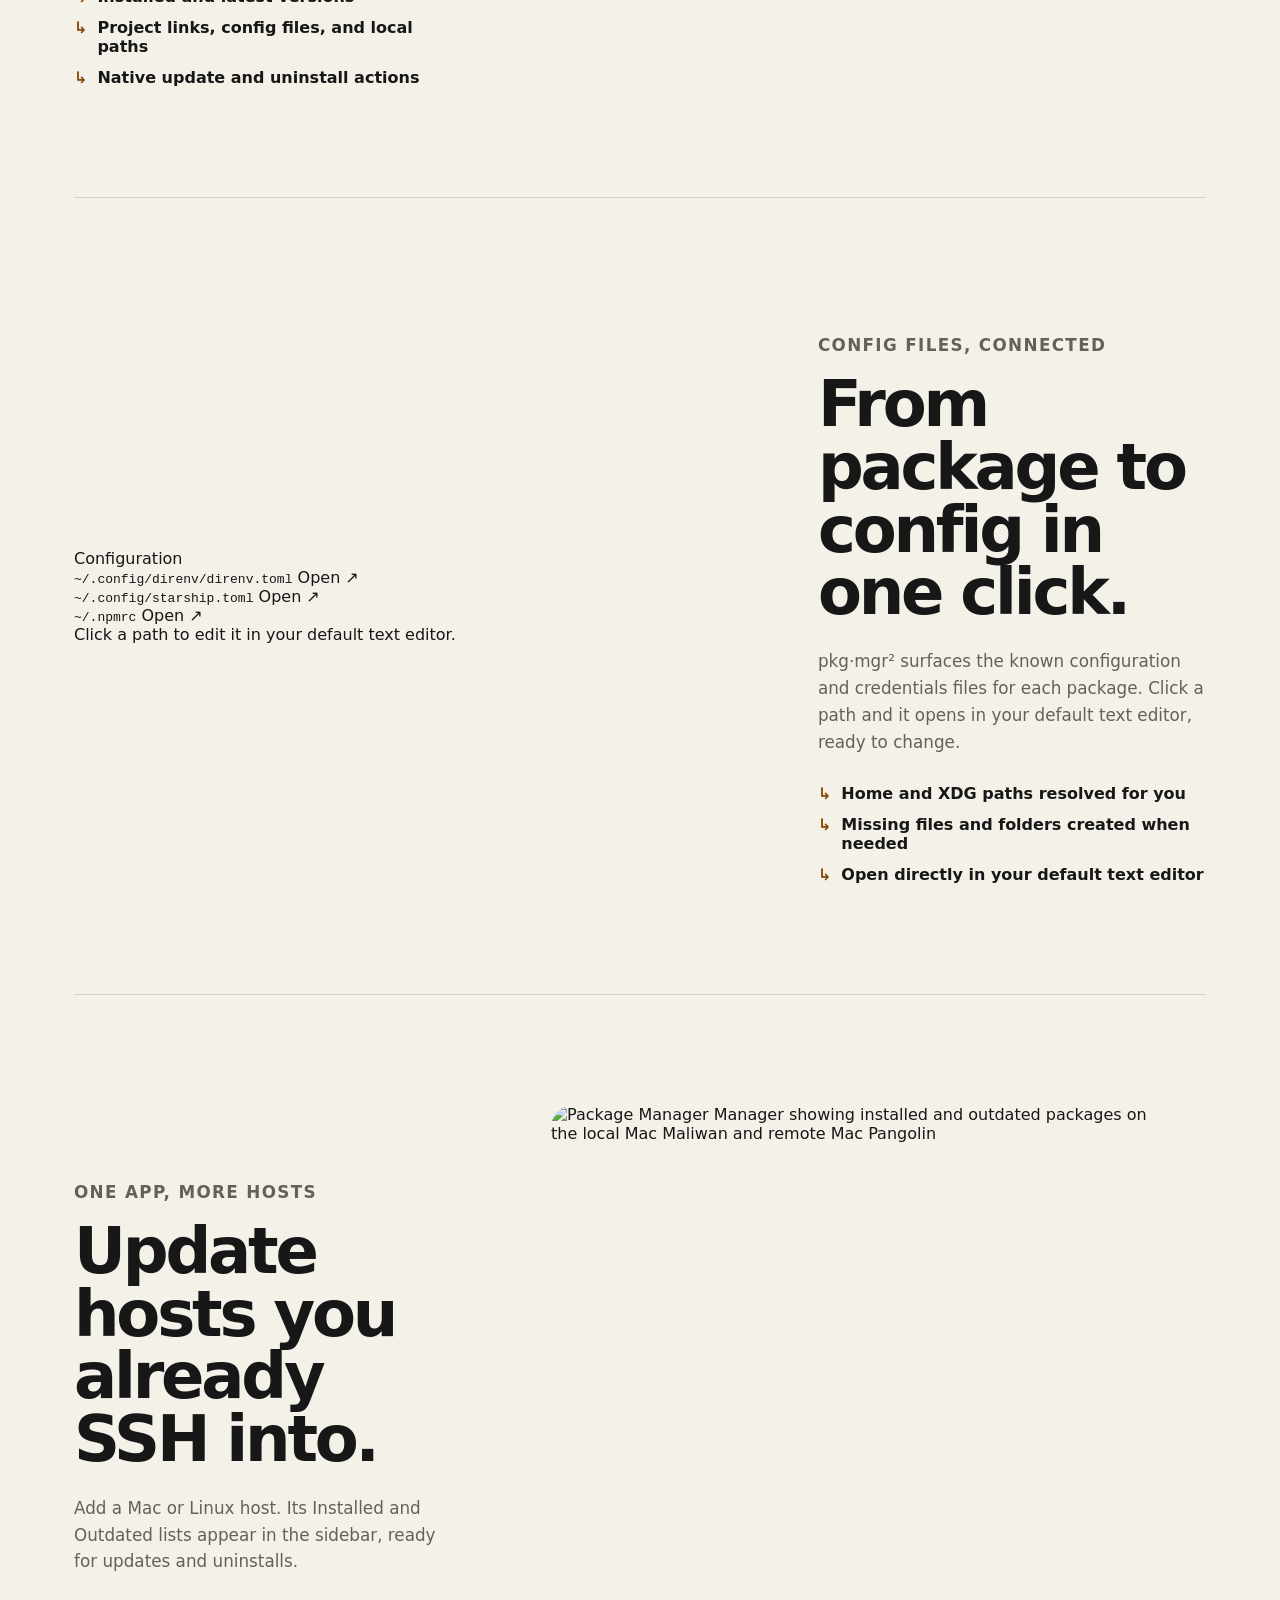
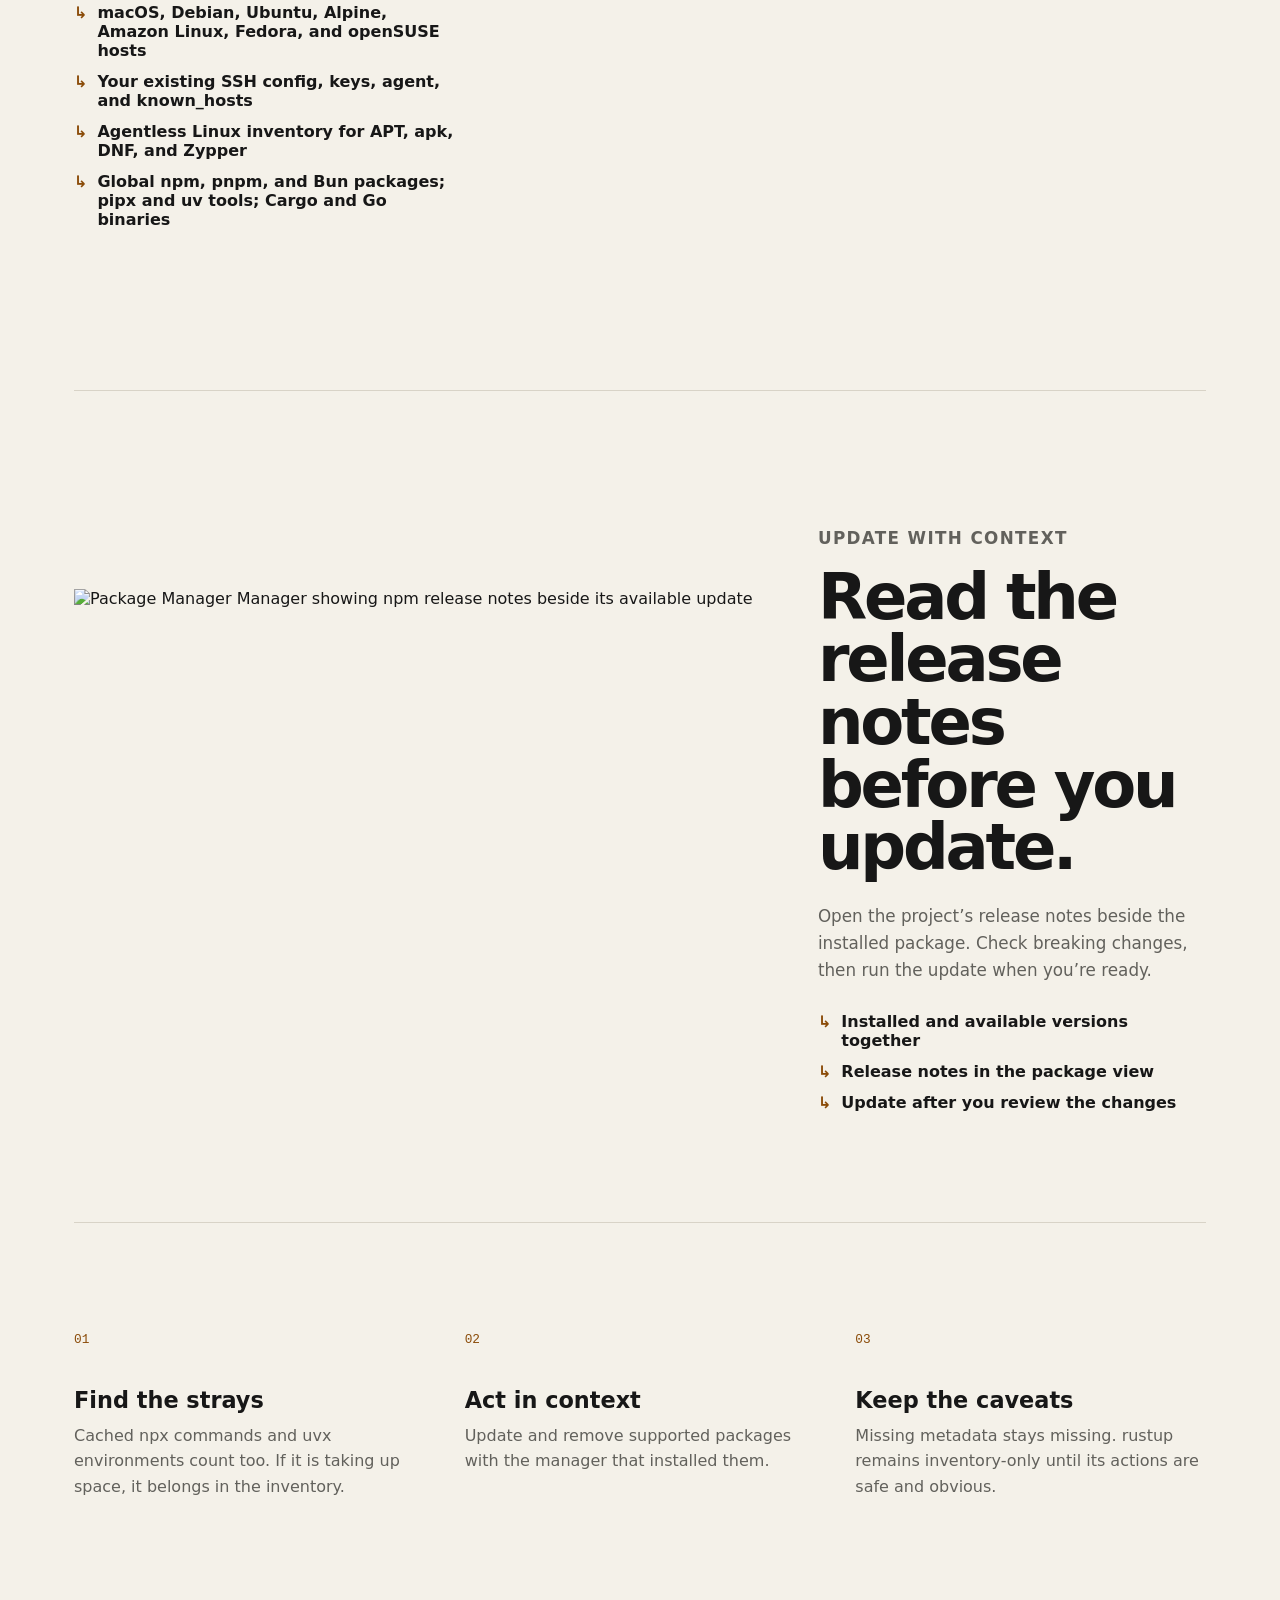
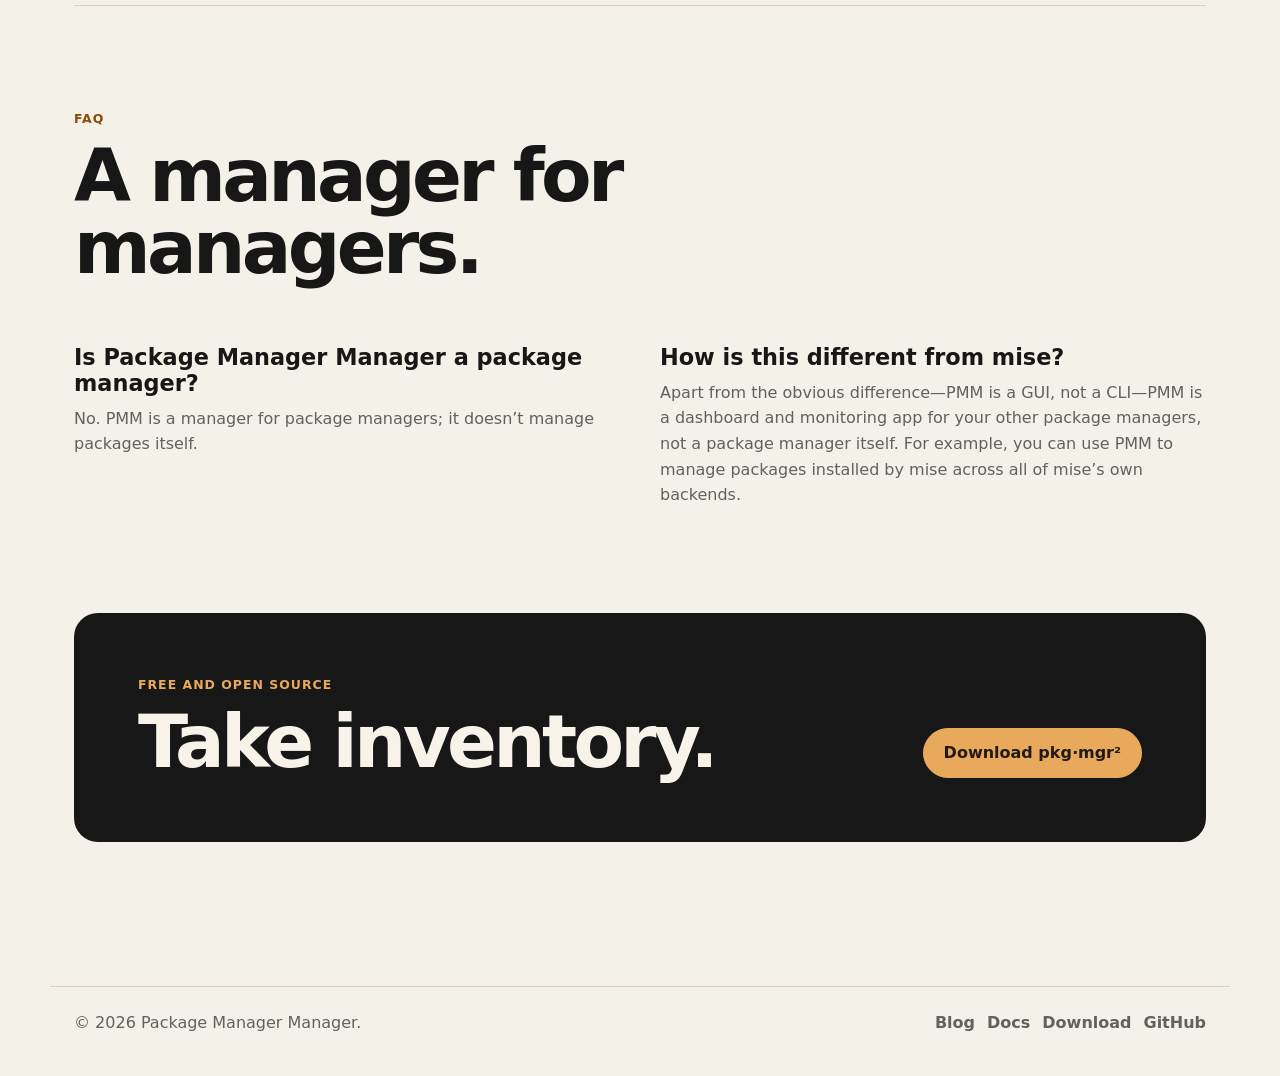
==== commit b3ffda2b: "docs: announce pnpm, Bun, pipx, and Go support" ====
--- a/www/index.html
+++ b/www/index.html
@@ -4,11 +4,11 @@
   <meta charset="UTF-8">
   <meta name="viewport" content="width=device-width, initial-scale=1.0">
   <title>The Package Manager Manager — Every package. One place.</title>
-  <meta name="description" content="Inventory and update Homebrew, mise, npm, npx, uv, Cargo, and rustup packages across your Macs over SSH.">
+  <meta name="description" content="Inventory and update Homebrew, npm, pnpm, Bun, pipx, Go, and more across your Macs and Linux hosts over SSH.">
   <meta property="og:type" content="website">
   <meta property="og:site_name" content="The Package Manager Manager">
   <meta property="og:title" content="The Package Manager Manager — Every package. One place.">
-  <meta property="og:description" content="See what every package manager installed and manage updates across your Macs over SSH.">
+  <meta property="og:description" content="See what Homebrew, npm, pnpm, Bun, pipx, Go, and more installed across your Macs and Linux hosts over SSH.">
   <meta property="og:url" content="https://mxcl.dev/package-manager-manager/">
   <meta property="og:image" content="https://mxcl.dev/package-manager-manager/preview.png">
   <meta property="og:image:secure_url" content="https://mxcl.dev/package-manager-manager/preview.png">
@@ -18,7 +18,7 @@
   <meta property="og:image:alt" content="The Package Manager Manager showing every package in one Mac app">
   <meta name="twitter:card" content="summary_large_image">
   <meta name="twitter:title" content="The Package Manager Manager — Every package. One place.">
-  <meta name="twitter:description" content="See what every package manager installed and manage updates across your Macs over SSH.">
+  <meta name="twitter:description" content="See what Homebrew, npm, pnpm, Bun, pipx, Go, and more installed across your Macs and Linux hosts over SSH.">
   <meta name="twitter:image" content="https://mxcl.dev/package-manager-manager/preview.png">
   <meta name="twitter:image:alt" content="The Package Manager Manager showing every package in one Mac app">
   <link rel="canonical" href="https://mxcl.dev/package-manager-manager/">
@@ -54,7 +54,7 @@
         <div class="hero-copy">
           <p class="eyebrow">Package Manager Manager for macOS</p>
           <h1 id="product-title">Every package.<br><span>One place.</span></h1>
-          <p class="lede">Package Manager Manager inventories the tools scattered across your package managers, on this Mac or your other Macs over SSH. See what you have, what needs an update, and where everything came from.</p>
+          <p class="lede">Package Manager Manager inventories the tools scattered across your package managers, on this Mac or remote Macs and Linux hosts over SSH. See what you have, what needs an update, and where everything came from.</p>
           <div class="hero-actions">
             <a class="button primary button-large" href="https://github.com/mxcl/pmm/releases/latest">Download the latest .dmg</a>
             <a class="button button-large" href="https://github.com/mxcl/pmm">Browse the source <span aria-hidden="true">↗</span></a>
@@ -63,8 +63,9 @@
         </div>
 
         <p class="manager-line" aria-label="Supported package managers">
-          <span>Homebrew</span><span>mise</span><span>npm + npx</span><span>uv + uvx</span><span>Cargo + rustup</span>
+          <span>Homebrew</span><span>APT + apk + DNF + Zypper</span><span>mise</span><span>Skills</span><span>npm + npx + pnpm + Bun</span><span>uv + uvx + pipx</span><span>Cargo + rustup</span><span>Go</span>
         </p>
+        <p class="install-command">Now supporting <a href="./blog/pnpm-bun-pipx-go/">pnpm, Bun, pipx, and Go</a>.</p>
 
         <figure class="product-shot hero-shot">
           <img src="./pmm-promo-1.png" alt="Package Manager Manager home screen showing installed packages, ecosystems, recommendations, and install packs" width="2980" height="1872" fetchpriority="high">
@@ -76,9 +77,9 @@
         <h2 id="inventory-title">Your tools stopped living in one place.</h2>
         <div class="inventory-points">
           <article>
-            <strong>8</strong>
-            <h3>Package managers</h3>
-            <p>Homebrew, mise, npm, npx, uv, uvx, Cargo, and rustup, searched together.</p>
+            <strong>17</strong>
+            <h3>Package sources</h3>
+            <p>Homebrew, APT, apk, DNF, Zypper, mise, Skills, npm, npx, pnpm, Bun, uv, uvx, pipx, Cargo, rustup, and Go, searched together.</p>
             <p>Missing one? Just <a href='https://github.com/mxcl/pmm/issues/new'>open a ticket</a> and we’ll add it.</p>
           </article>
           <article>
@@ -110,15 +111,45 @@
         </figure>
       </section>
 
+      <section class="package-story release-story" aria-labelledby="configuration-title">
+        <figure class="configuration-card" aria-label="A package's linked configuration files">
+          <figcaption>Configuration</figcaption>
+          <div class="configuration-file">
+            <code>~/.config/direnv/direnv.toml</code>
+            <span aria-hidden="true">Open ↗</span>
+          </div>
+          <div class="configuration-file">
+            <code>~/.config/starship.toml</code>
+            <span aria-hidden="true">Open ↗</span>
+          </div>
+          <div class="configuration-file">
+            <code>~/.npmrc</code>
+            <span aria-hidden="true">Open ↗</span>
+          </div>
+          <p>Click a path to edit it in your default text editor.</p>
+        </figure>
+        <div class="story-copy">
+          <p class="eyebrow">Config files, connected</p>
+          <h2 id="configuration-title">From package to config in one click.</h2>
+          <p>pkg⋅mgr² surfaces the known configuration and credentials files for each package. Click a path and it opens in your default text editor, ready to change.</p>
+          <ul class="check-list">
+            <li>Home and XDG paths resolved for you</li>
+            <li>Missing files and folders created when needed</li>
+            <li>Open directly in your default text editor</li>
+          </ul>
+        </div>
+      </section>
+
       <section class="package-story remote-story" id="remote-hosts" aria-labelledby="remote-hosts-title">
         <div class="story-copy">
-          <p class="eyebrow">One app, more Macs</p>
-          <h2 id="remote-hosts-title">Update the Macs you already SSH into.</h2>
-          <p>Add a Mac from the Package Manager Manager menu. Its Installed and Outdated lists appear in the sidebar, ready for updates and uninstalls.</p>
-          <ul class="check-list">
-            <li>Local network and Tailscale hosts</li>
+          <p class="eyebrow">One app, more hosts</p>
+          <h2 id="remote-hosts-title">Update hosts you already SSH into.</h2>
+          <p>Add a Mac or Linux host. Its Installed and Outdated lists appear in the sidebar, ready for updates and uninstalls.</p>
+          <ul class="check-list">
+            <li>macOS, Debian, Ubuntu, Alpine, Amazon Linux, Fedora, and openSUSE hosts</li>
             <li>Your existing SSH config, keys, agent, and known_hosts</li>
-            <li>Individual updates, Update All, and uninstalls</li>
+            <li>Agentless Linux inventory for APT, apk, DNF, and Zypper</li>
+            <li>Global npm, pnpm, and Bun packages; pipx and uv tools; Cargo and Go binaries</li>
           </ul>
         </div>
         <figure class="product-shot remote-shot">
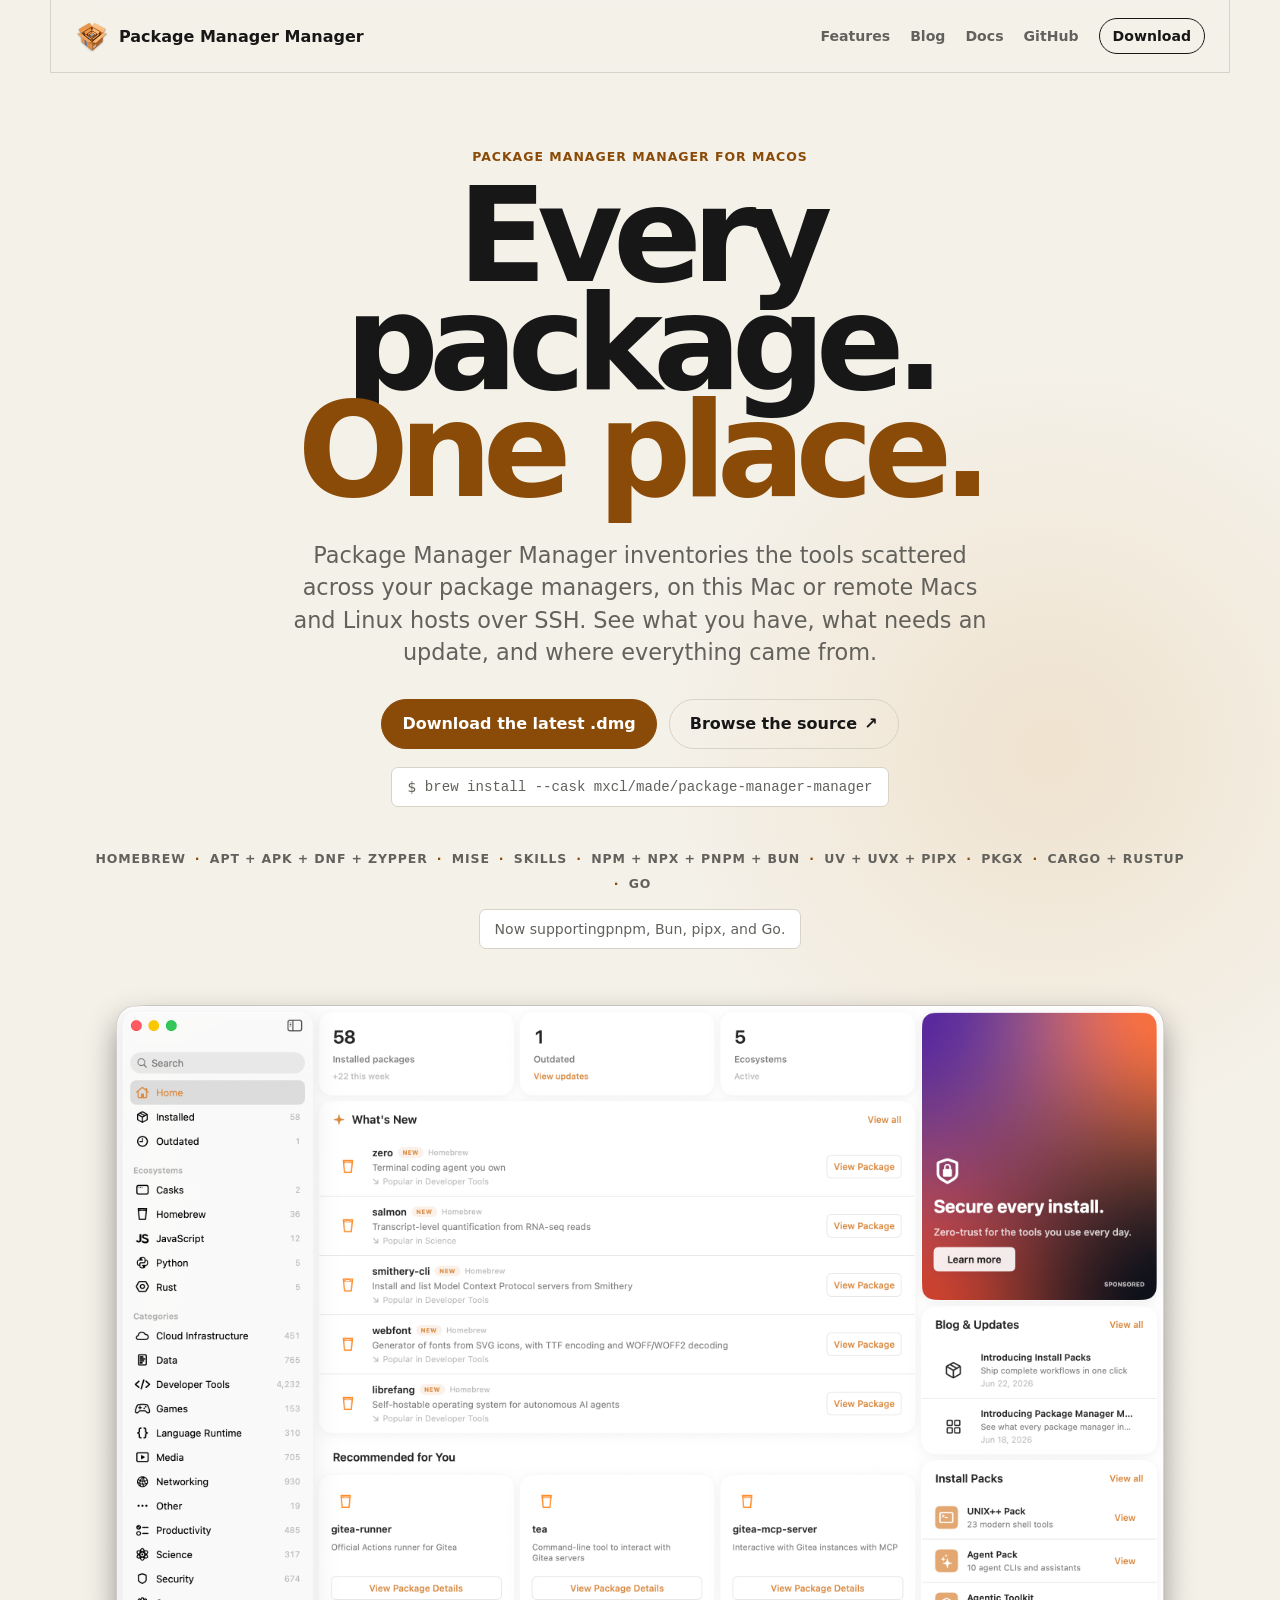
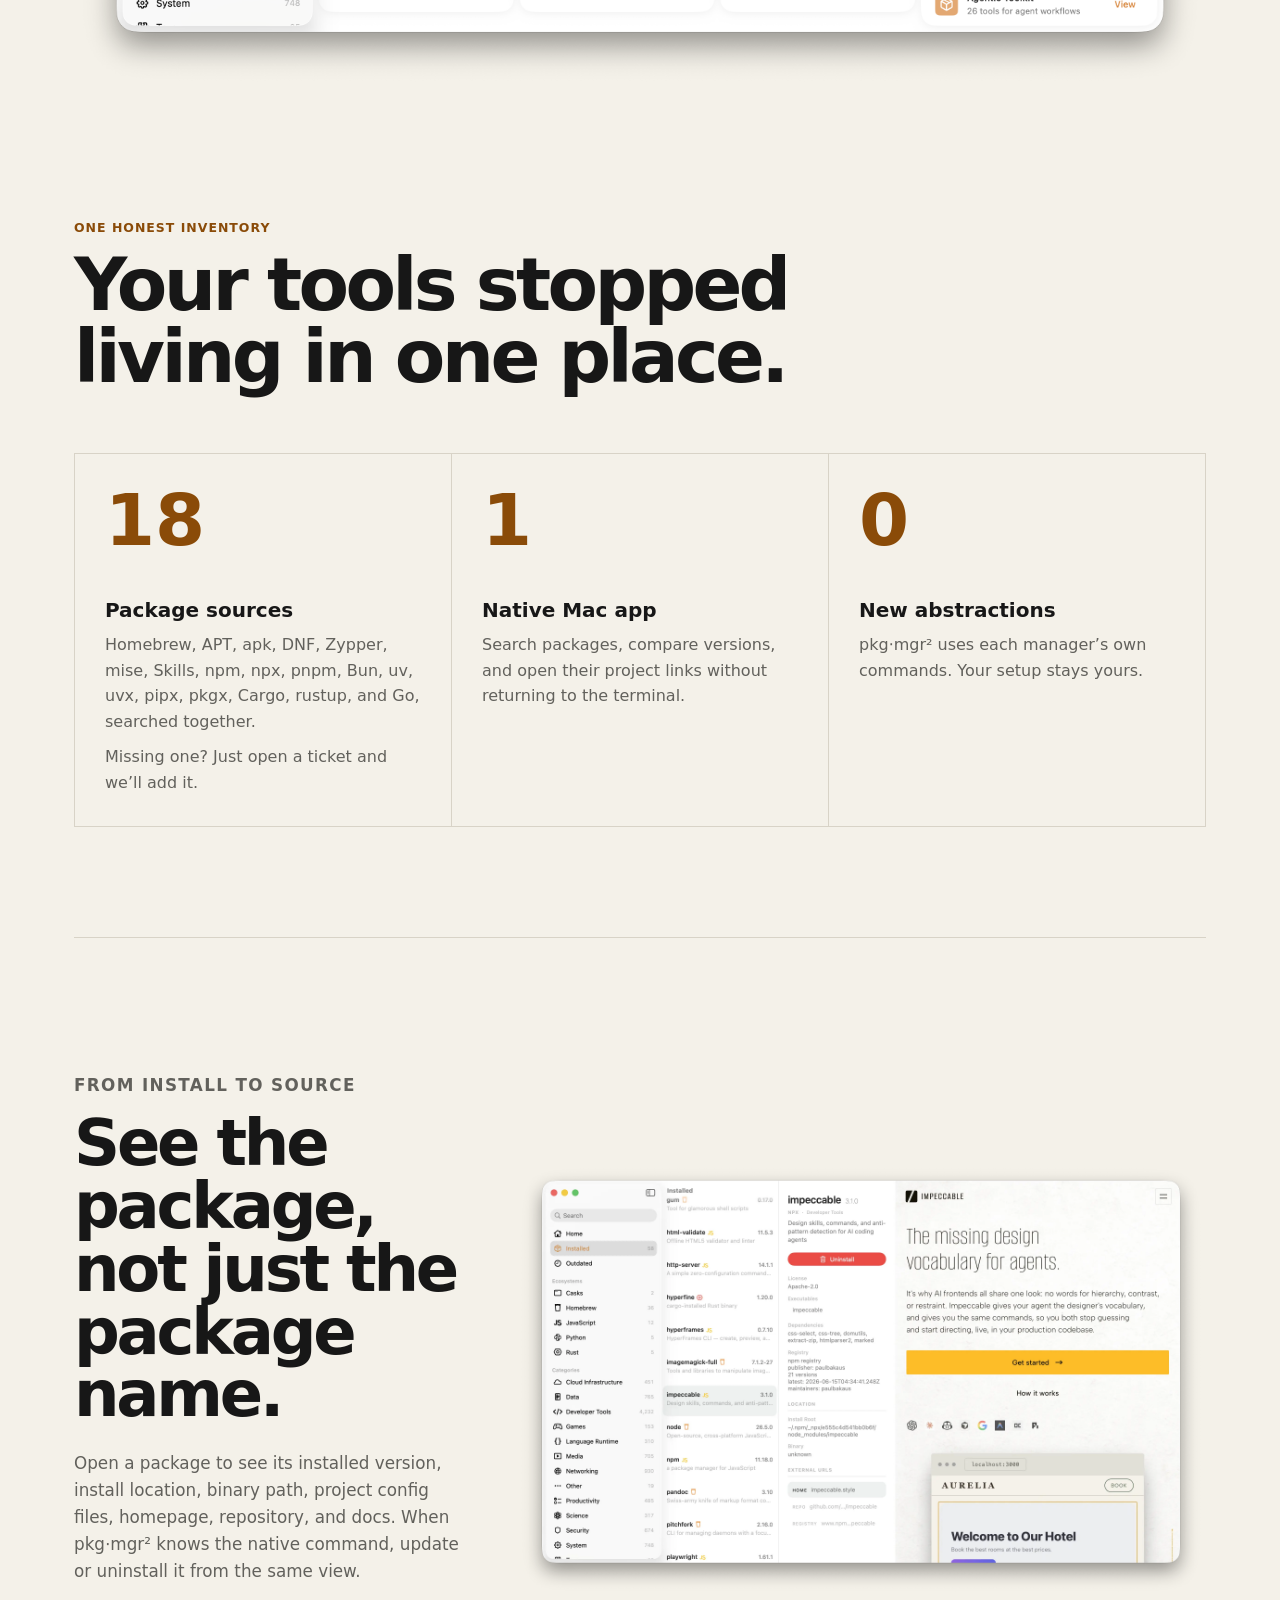
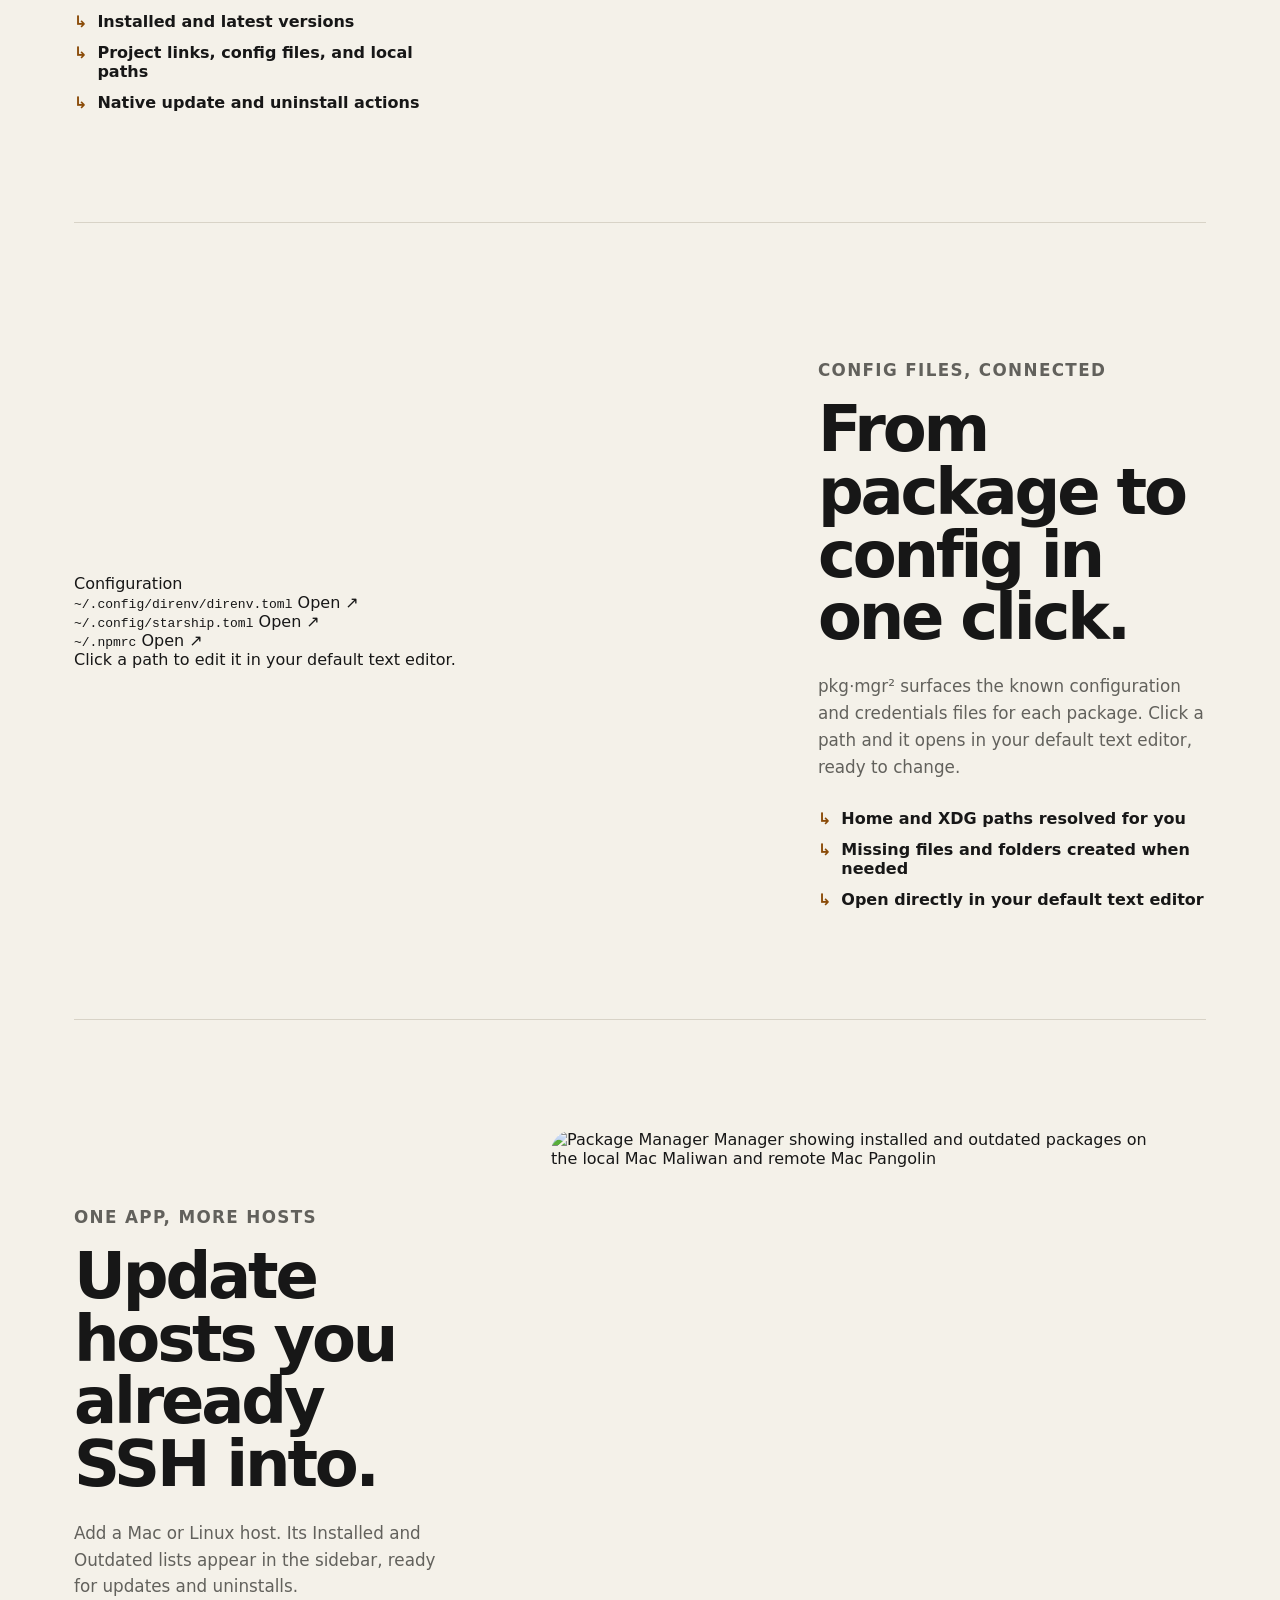
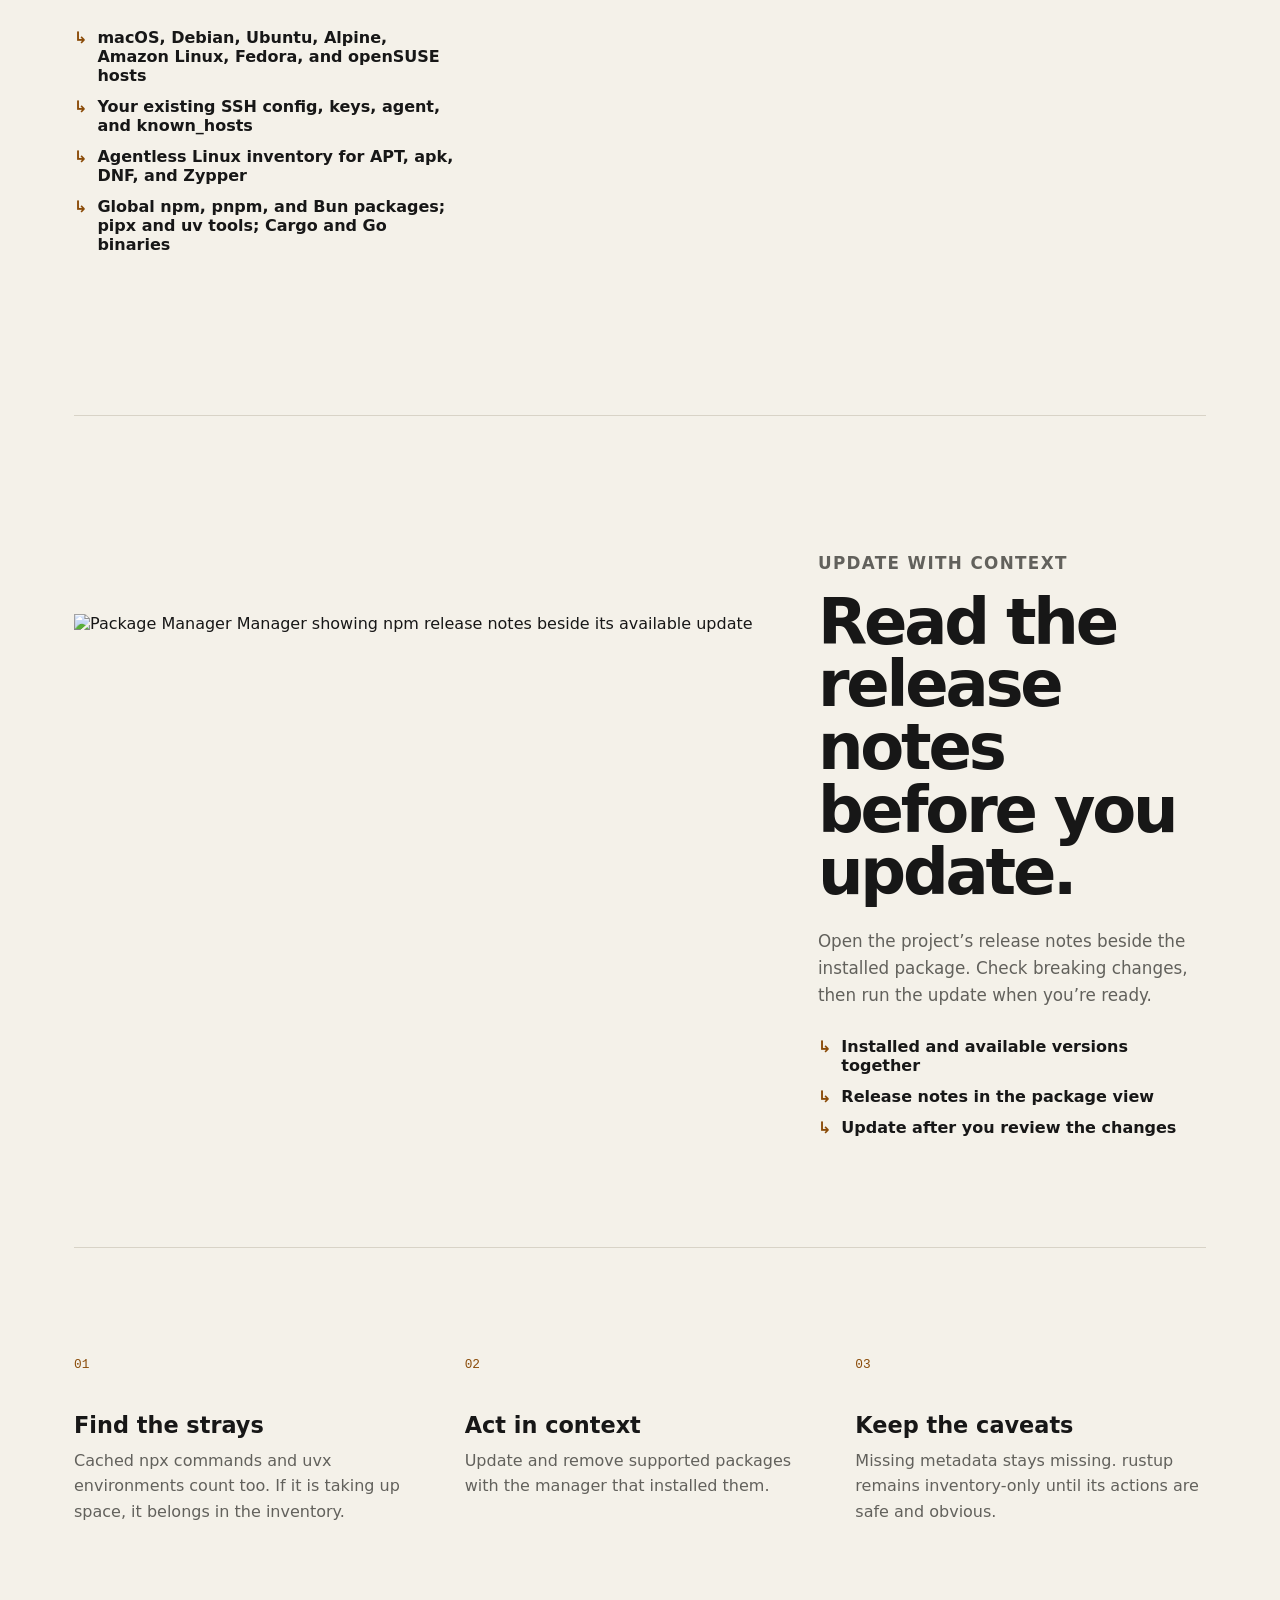
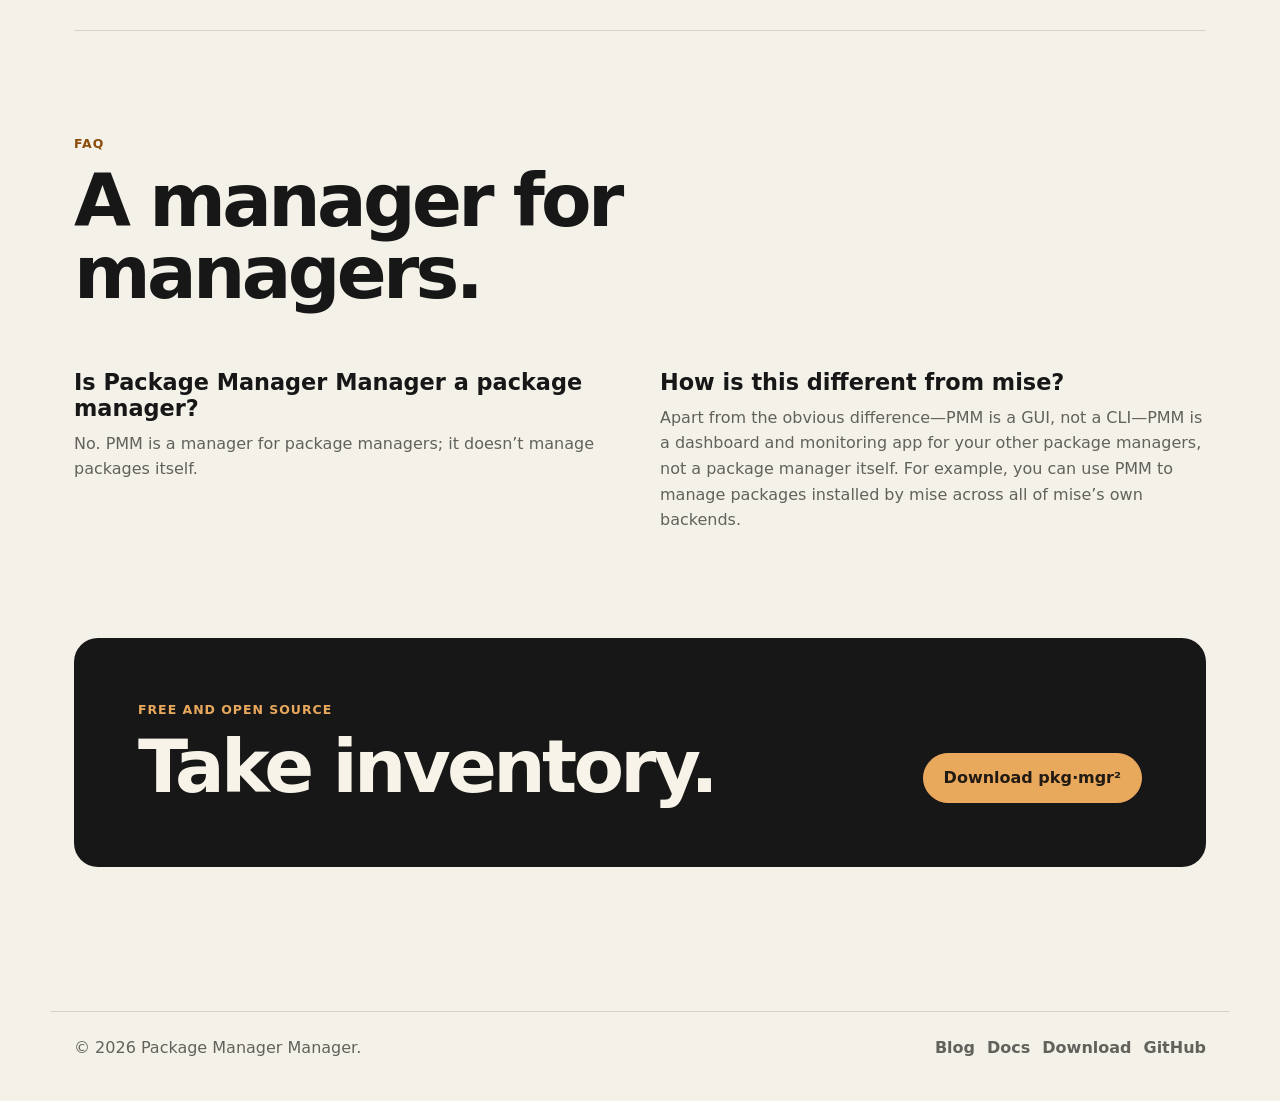
==== commit 927dde2c: "fix(pkgx): address review findings on path resolution, updates, freshness, and docs" ====
--- a/www/index.html
+++ b/www/index.html
@@ -4,11 +4,11 @@
   <meta charset="UTF-8">
   <meta name="viewport" content="width=device-width, initial-scale=1.0">
   <title>The Package Manager Manager — Every package. One place.</title>
-  <meta name="description" content="Inventory and update Homebrew, npm, pnpm, Bun, pipx, Go, and more across your Macs and Linux hosts over SSH.">
+  <meta name="description" content="Inventory and update Homebrew, npm, pnpm, Bun, pipx, Go, pkgx, and more across your Macs and Linux hosts over SSH.">
   <meta property="og:type" content="website">
   <meta property="og:site_name" content="The Package Manager Manager">
   <meta property="og:title" content="The Package Manager Manager — Every package. One place.">
-  <meta property="og:description" content="See what Homebrew, npm, pnpm, Bun, pipx, Go, and more installed across your Macs and Linux hosts over SSH.">
+  <meta property="og:description" content="See what Homebrew, npm, pnpm, Bun, pipx, Go, pkgx, and more installed across your Macs and Linux hosts over SSH.">
   <meta property="og:url" content="https://mxcl.dev/package-manager-manager/">
   <meta property="og:image" content="https://mxcl.dev/package-manager-manager/preview.png">
   <meta property="og:image:secure_url" content="https://mxcl.dev/package-manager-manager/preview.png">
@@ -18,7 +18,7 @@
   <meta property="og:image:alt" content="The Package Manager Manager showing every package in one Mac app">
   <meta name="twitter:card" content="summary_large_image">
   <meta name="twitter:title" content="The Package Manager Manager — Every package. One place.">
-  <meta name="twitter:description" content="See what Homebrew, npm, pnpm, Bun, pipx, Go, and more installed across your Macs and Linux hosts over SSH.">
+  <meta name="twitter:description" content="See what Homebrew, npm, pnpm, Bun, pipx, Go, pkgx, and more installed across your Macs and Linux hosts over SSH.">
   <meta name="twitter:image" content="https://mxcl.dev/package-manager-manager/preview.png">
   <meta name="twitter:image:alt" content="The Package Manager Manager showing every package in one Mac app">
   <link rel="canonical" href="https://mxcl.dev/package-manager-manager/">
@@ -63,7 +63,7 @@
         </div>
 
         <p class="manager-line" aria-label="Supported package managers">
-          <span>Homebrew</span><span>APT + apk + DNF + Zypper</span><span>mise</span><span>Skills</span><span>npm + npx + pnpm + Bun</span><span>uv + uvx + pipx</span><span>Cargo + rustup</span><span>Go</span>
+          <span>Homebrew</span><span>APT + apk + DNF + Zypper</span><span>mise</span><span>Skills</span><span>npm + npx + pnpm + Bun</span><span>uv + uvx + pipx</span><span>pkgx</span><span>Cargo + rustup</span><span>Go</span>
         </p>
         <p class="install-command">Now supporting <a href="./blog/pnpm-bun-pipx-go/">pnpm, Bun, pipx, and Go</a>.</p>
 
@@ -77,9 +77,9 @@
         <h2 id="inventory-title">Your tools stopped living in one place.</h2>
         <div class="inventory-points">
           <article>
-            <strong>17</strong>
+            <strong>18</strong>
             <h3>Package sources</h3>
-            <p>Homebrew, APT, apk, DNF, Zypper, mise, Skills, npm, npx, pnpm, Bun, uv, uvx, pipx, Cargo, rustup, and Go, searched together.</p>
+            <p>Homebrew, APT, apk, DNF, Zypper, mise, Skills, npm, npx, pnpm, Bun, uv, uvx, pipx, pkgx, Cargo, rustup, and Go, searched together.</p>
             <p>Missing one? Just <a href='https://github.com/mxcl/pmm/issues/new'>open a ticket</a> and we’ll add it.</p>
           </article>
           <article>
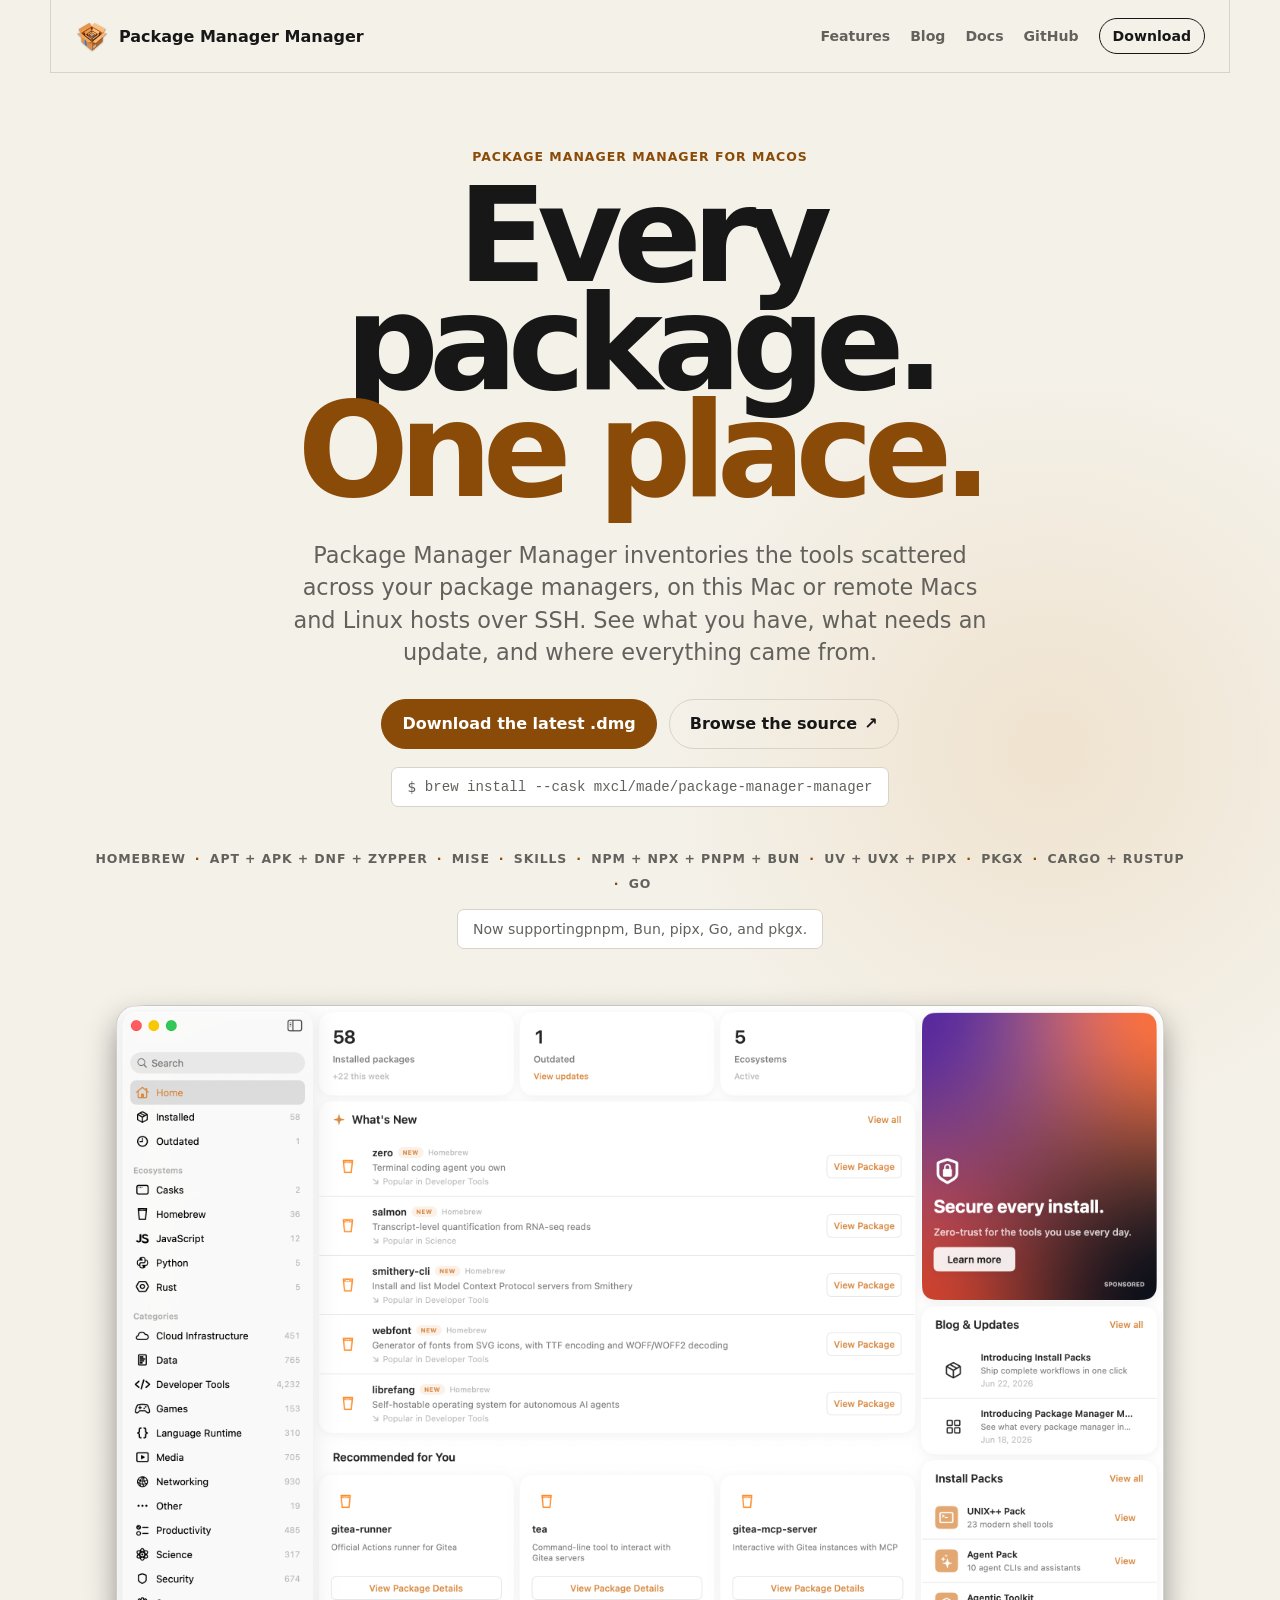
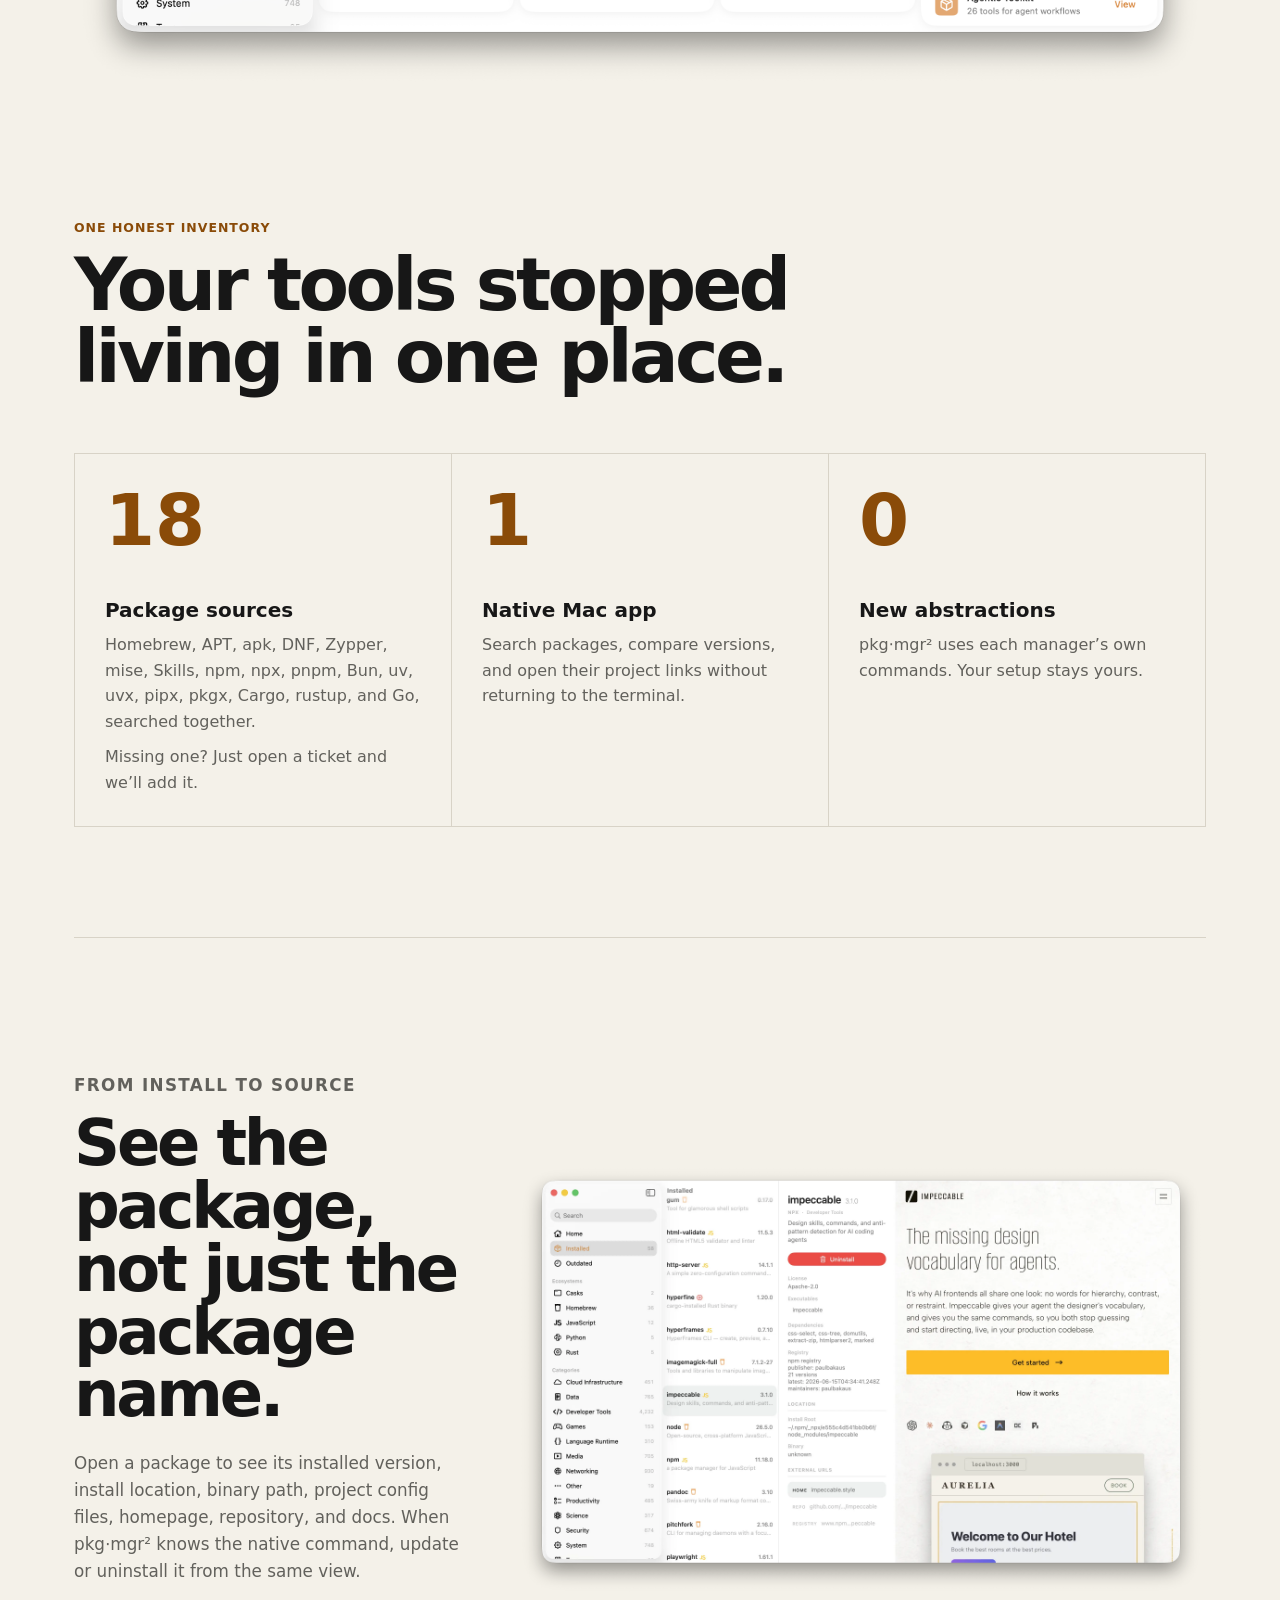
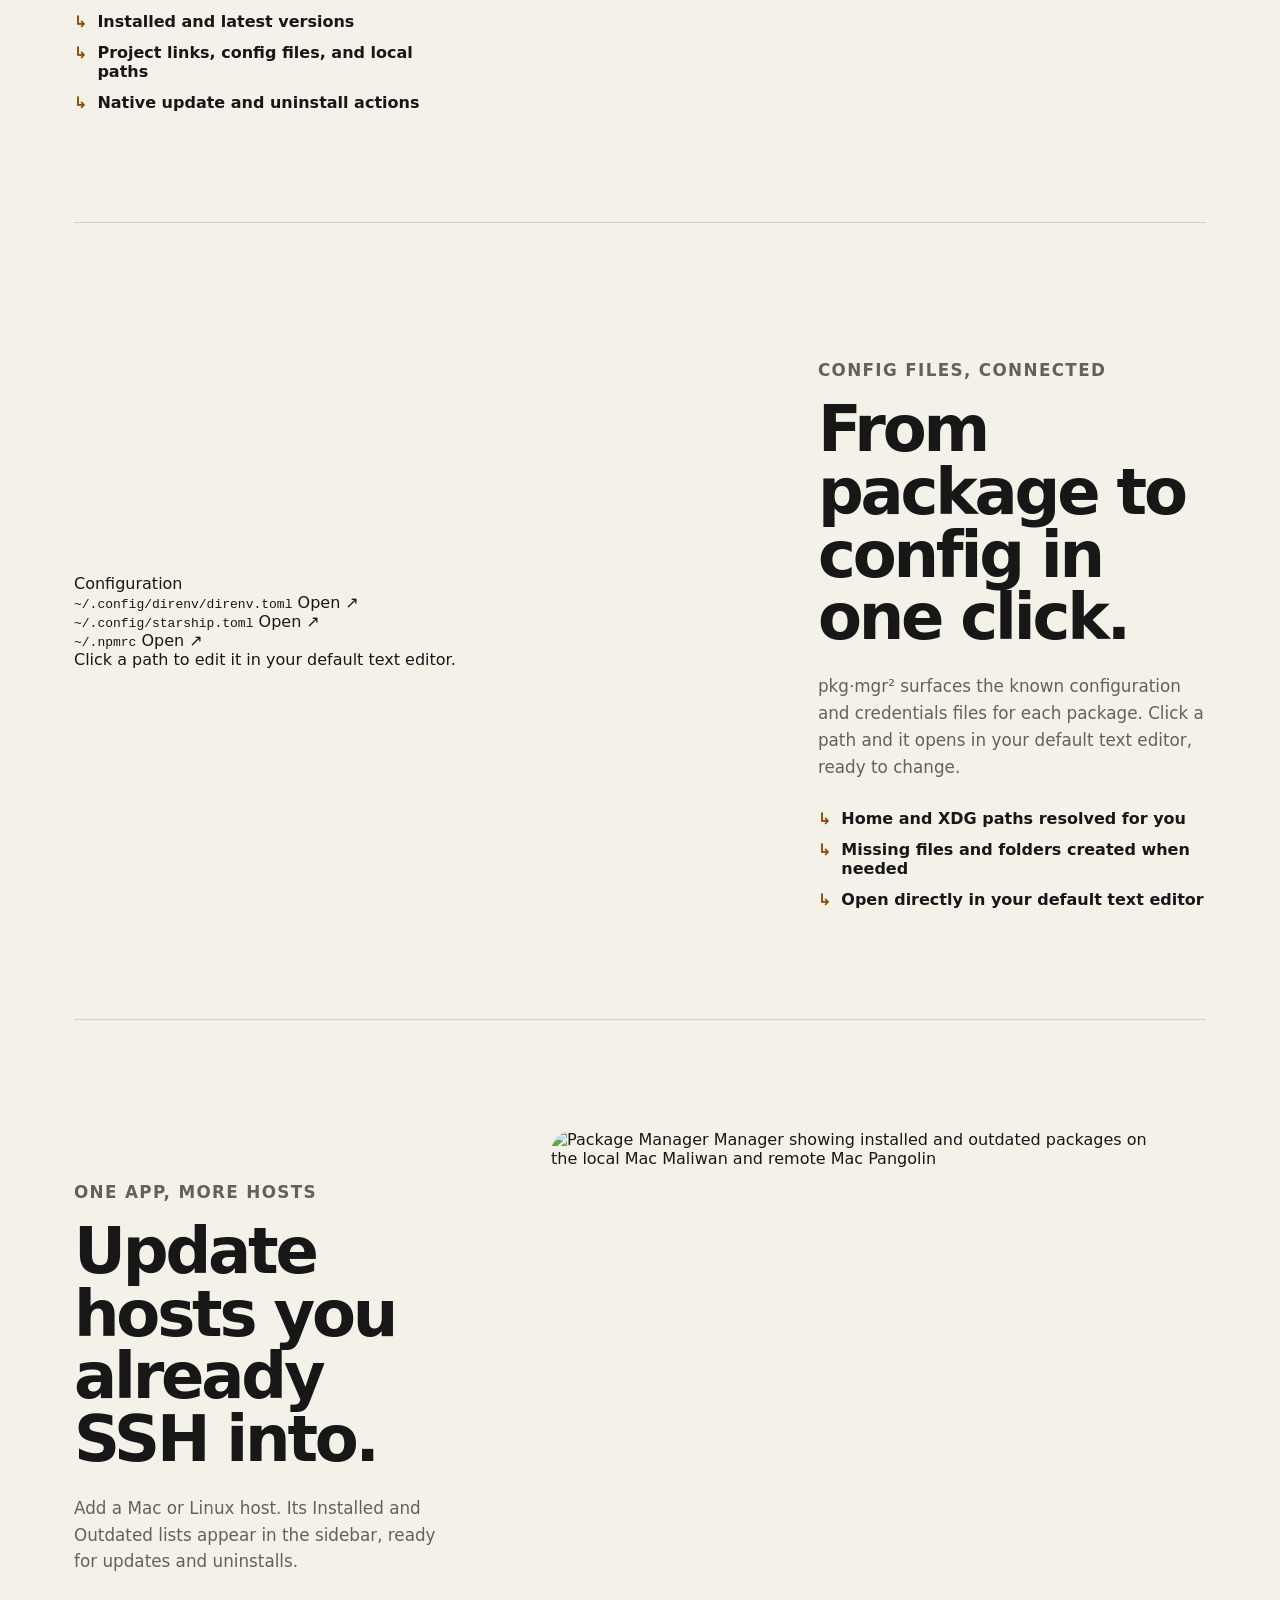
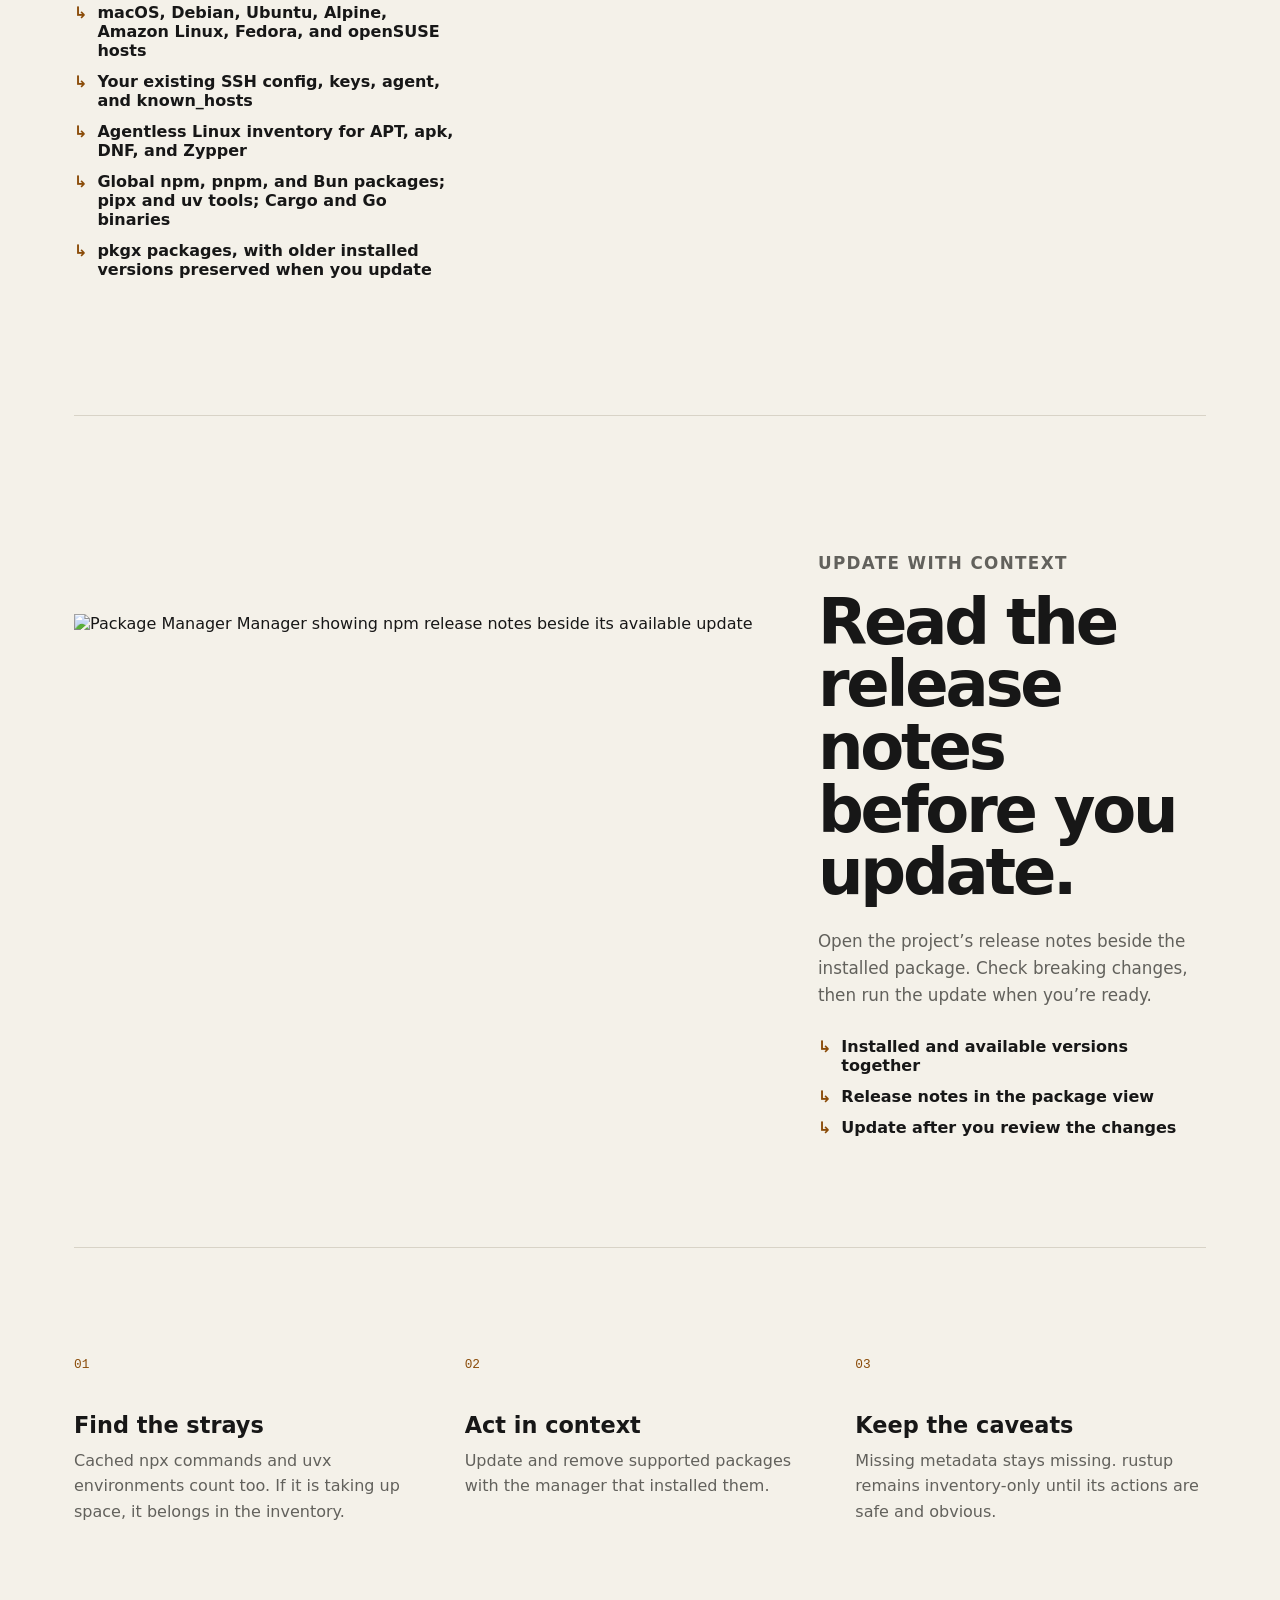
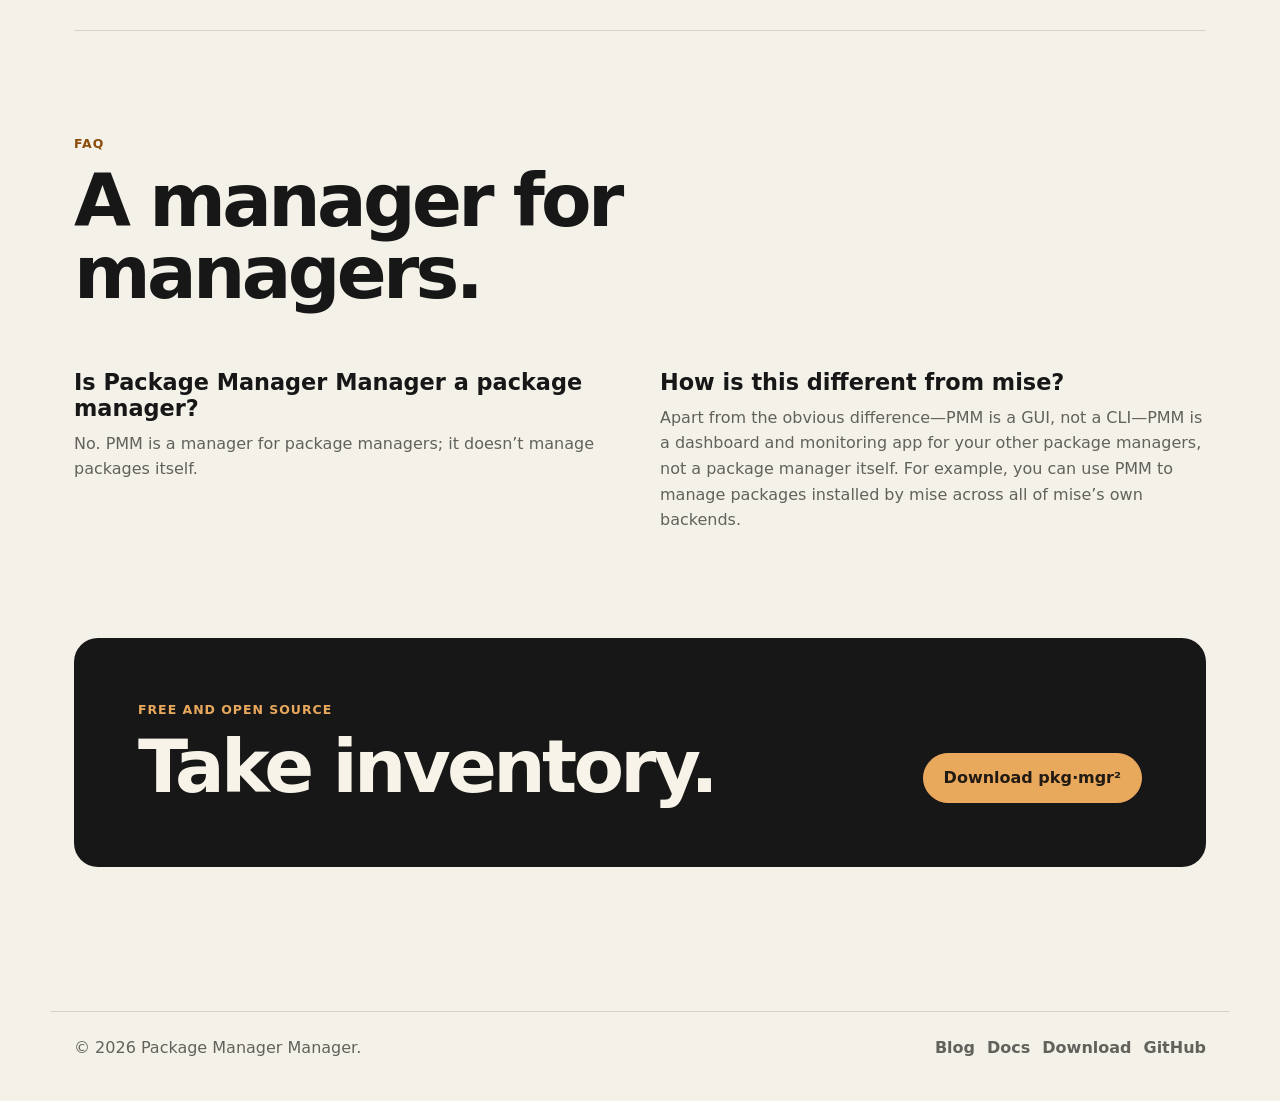
==== commit ef729dd9: "docs: add pkgx multi-version support to announcement" ====
--- a/www/index.html
+++ b/www/index.html
@@ -65,7 +65,7 @@
         <p class="manager-line" aria-label="Supported package managers">
           <span>Homebrew</span><span>APT + apk + DNF + Zypper</span><span>mise</span><span>Skills</span><span>npm + npx + pnpm + Bun</span><span>uv + uvx + pipx</span><span>pkgx</span><span>Cargo + rustup</span><span>Go</span>
         </p>
-        <p class="install-command">Now supporting <a href="./blog/pnpm-bun-pipx-go/">pnpm, Bun, pipx, and Go</a>.</p>
+        <p class="install-command">Now supporting <a href="./blog/pnpm-bun-pipx-go/">pnpm, Bun, pipx, Go, and pkgx</a>.</p>
 
         <figure class="product-shot hero-shot">
           <img src="./pmm-promo-1.png" alt="Package Manager Manager home screen showing installed packages, ecosystems, recommendations, and install packs" width="2980" height="1872" fetchpriority="high">
@@ -150,6 +150,7 @@
             <li>Your existing SSH config, keys, agent, and known_hosts</li>
             <li>Agentless Linux inventory for APT, apk, DNF, and Zypper</li>
             <li>Global npm, pnpm, and Bun packages; pipx and uv tools; Cargo and Go binaries</li>
+            <li>pkgx packages, with older installed versions preserved when you update</li>
           </ul>
         </div>
         <figure class="product-shot remote-shot">
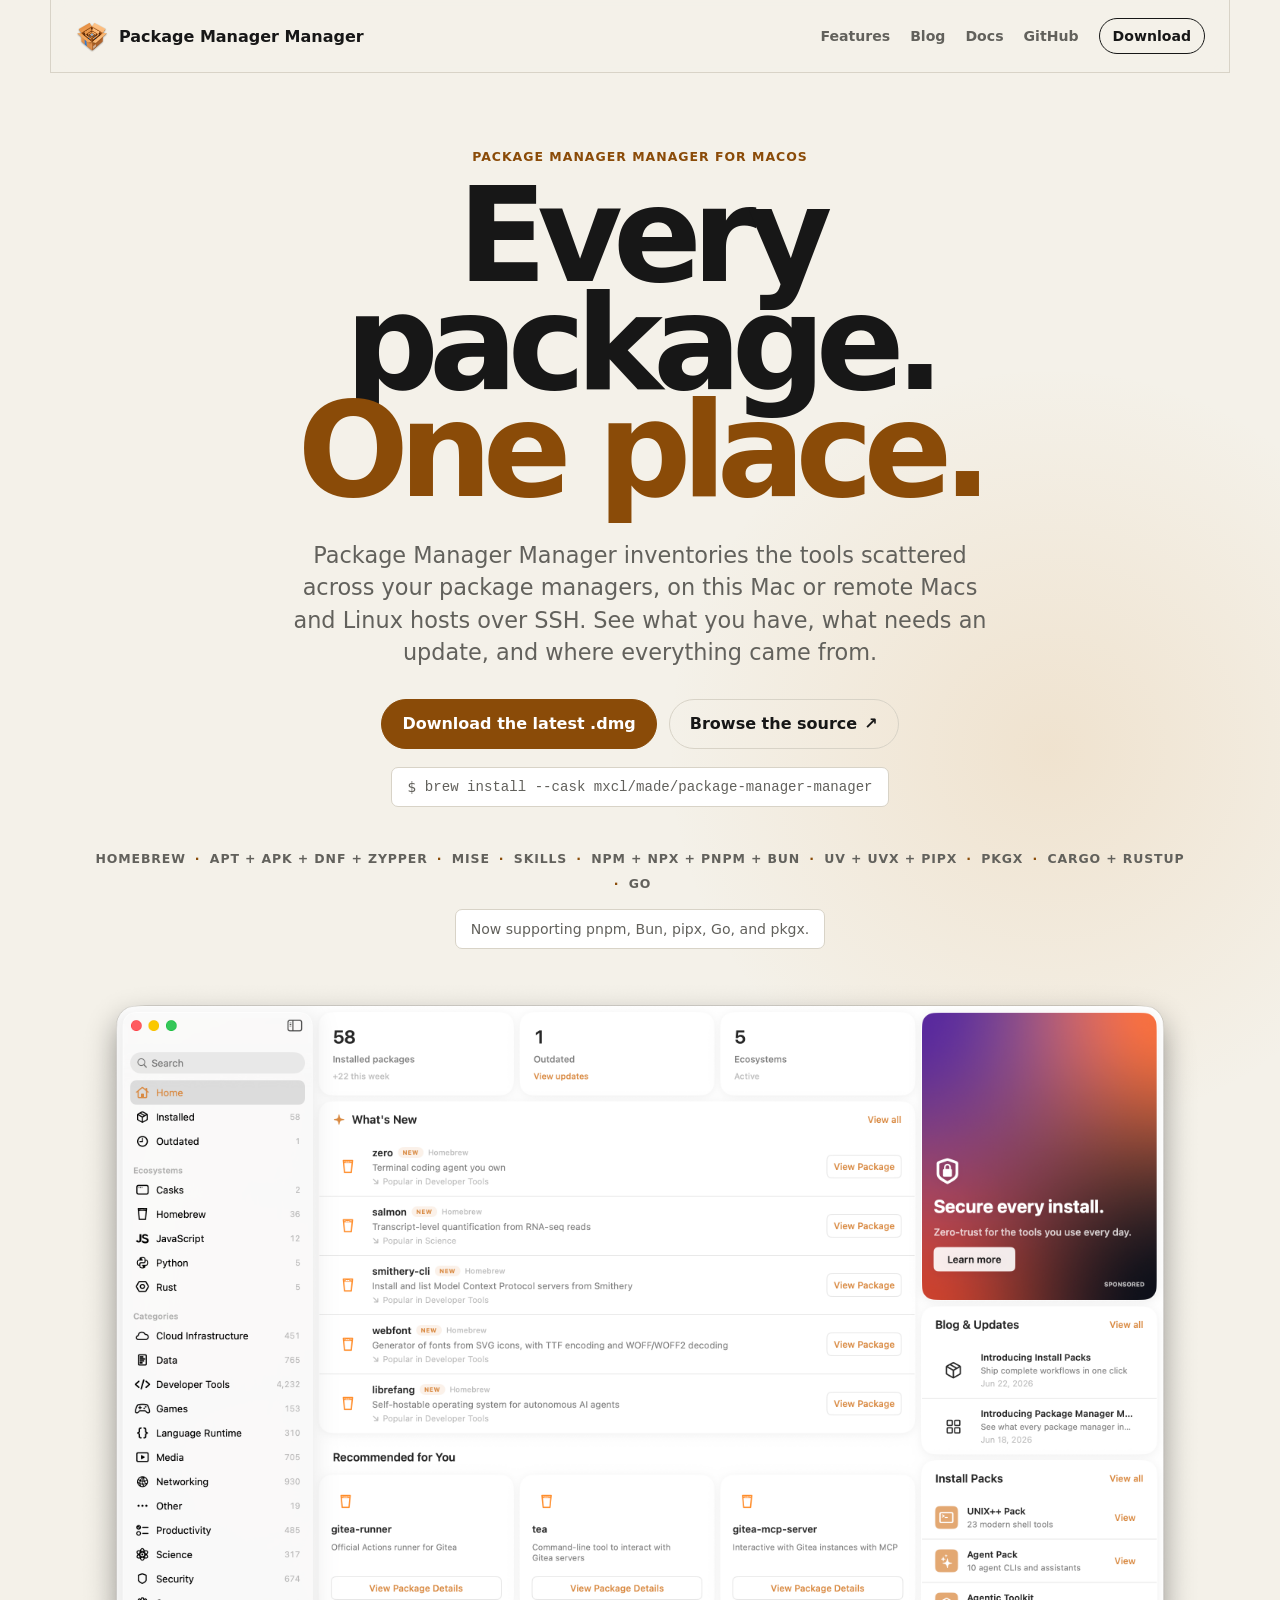
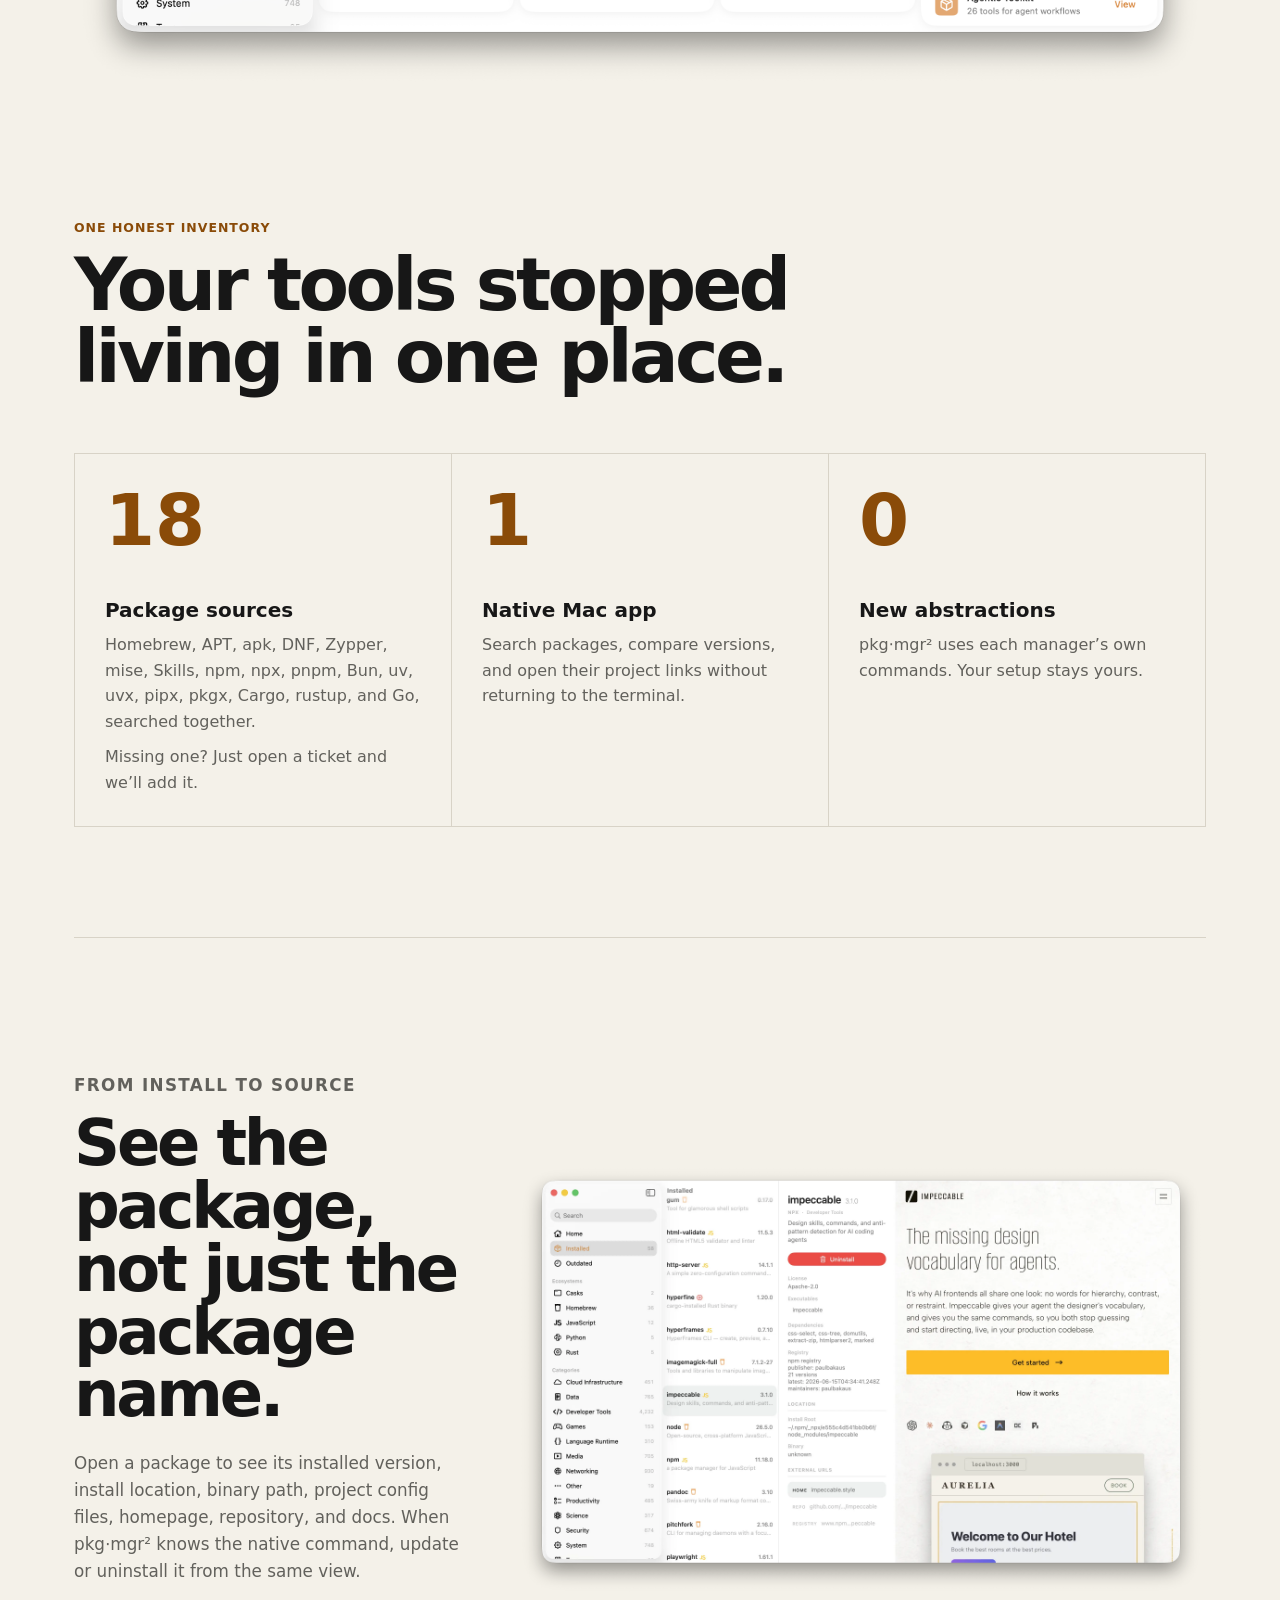
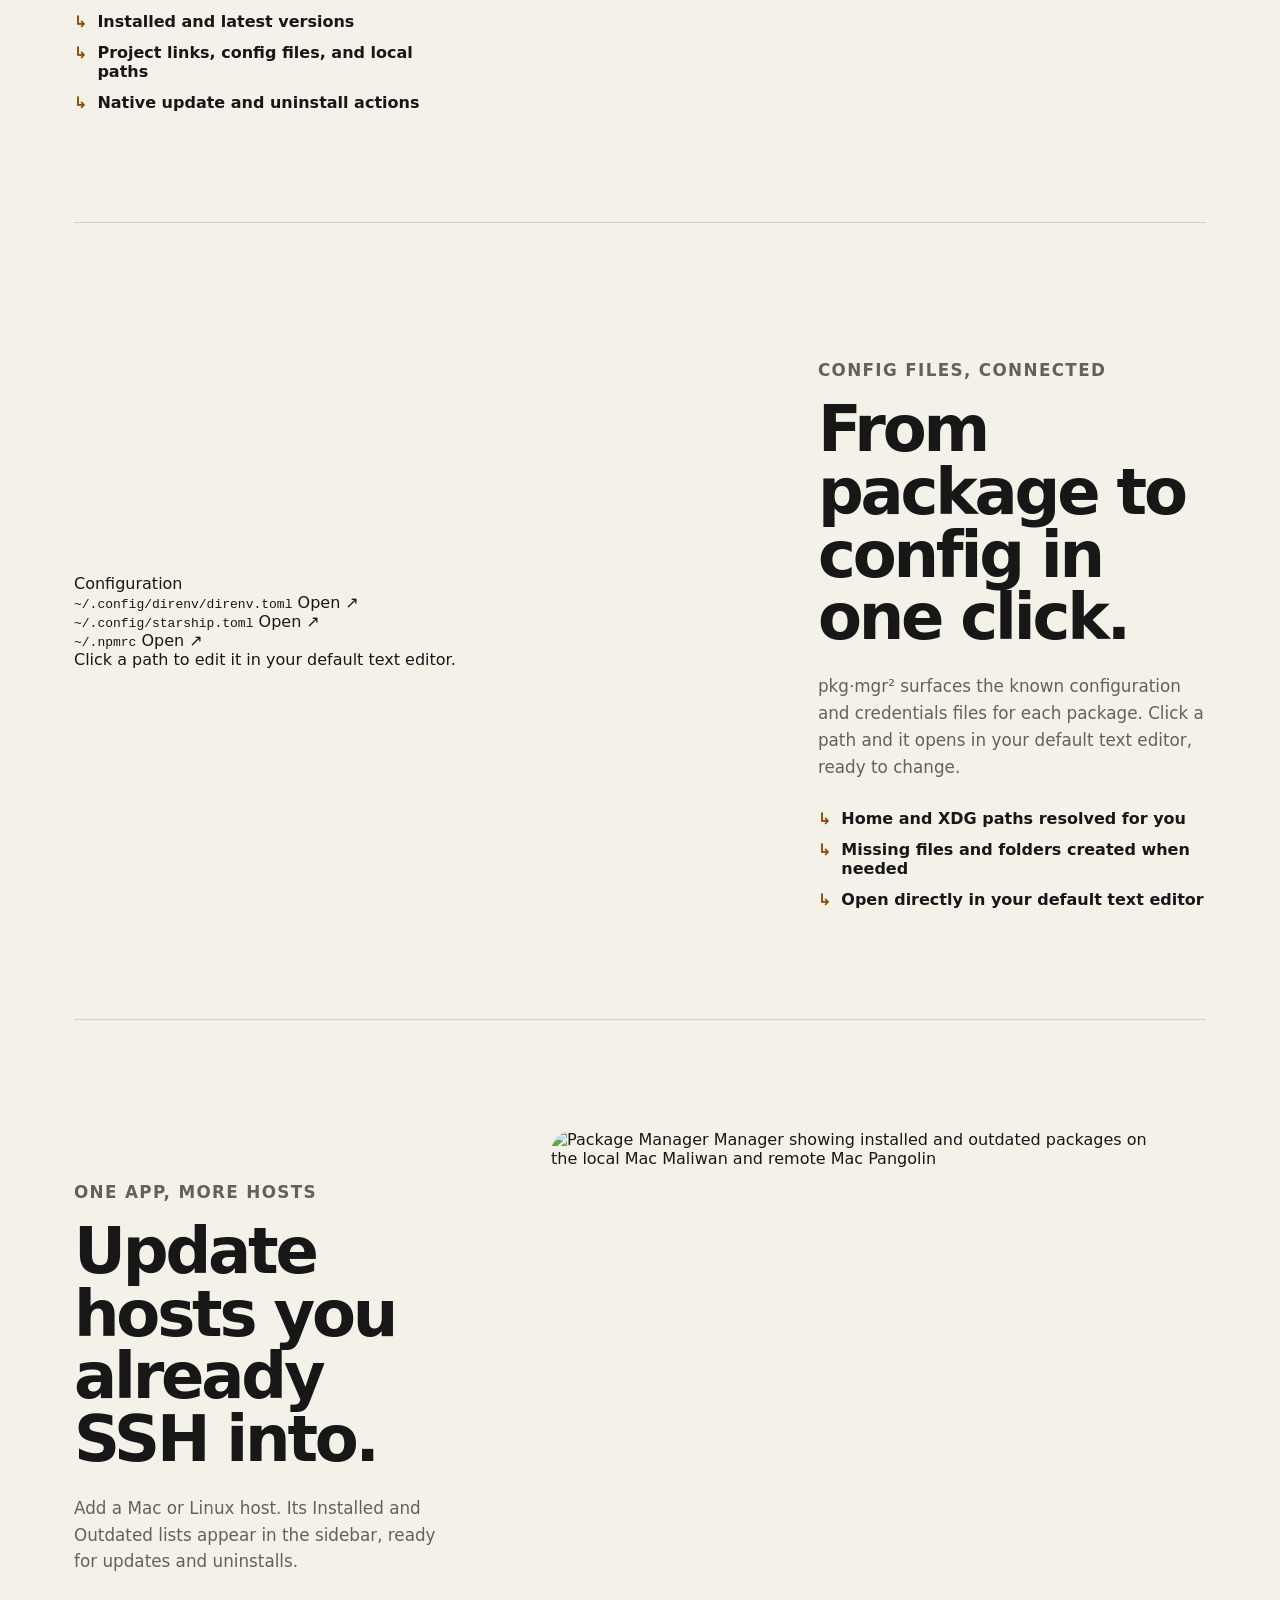
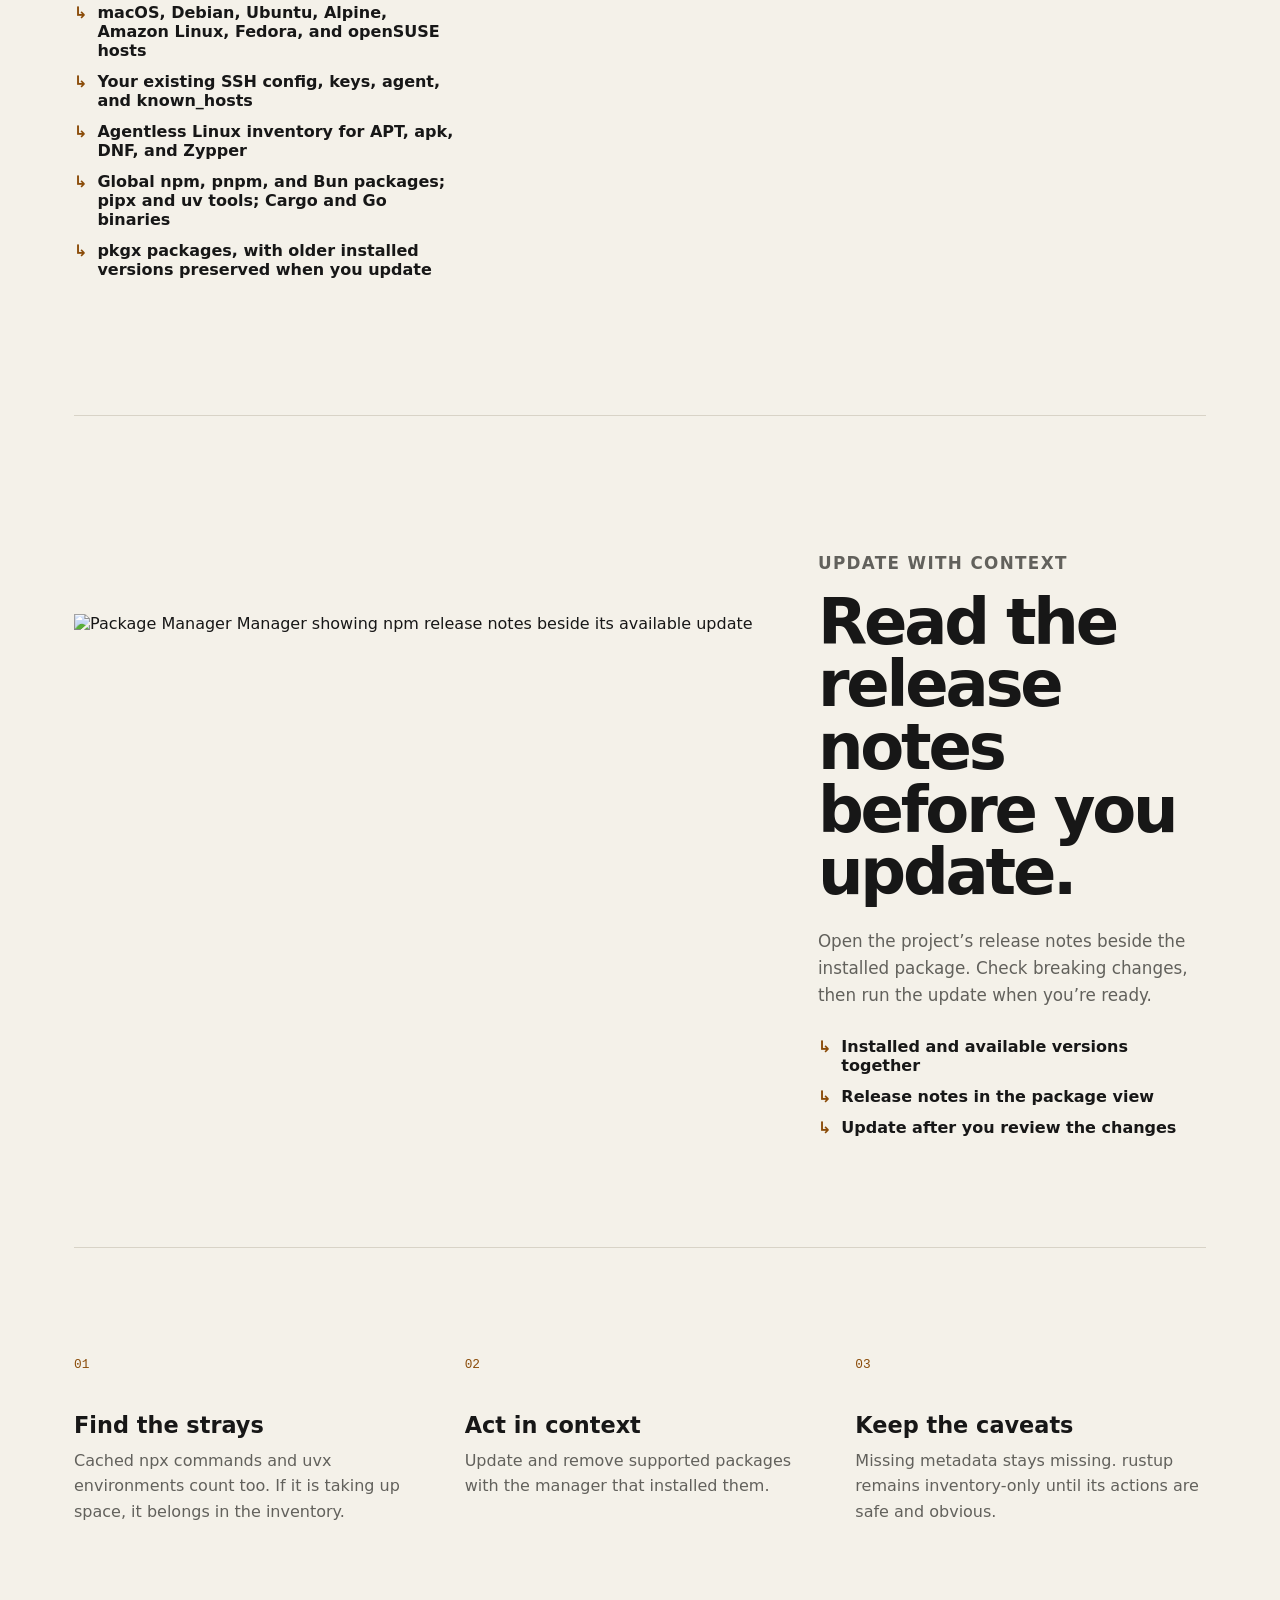
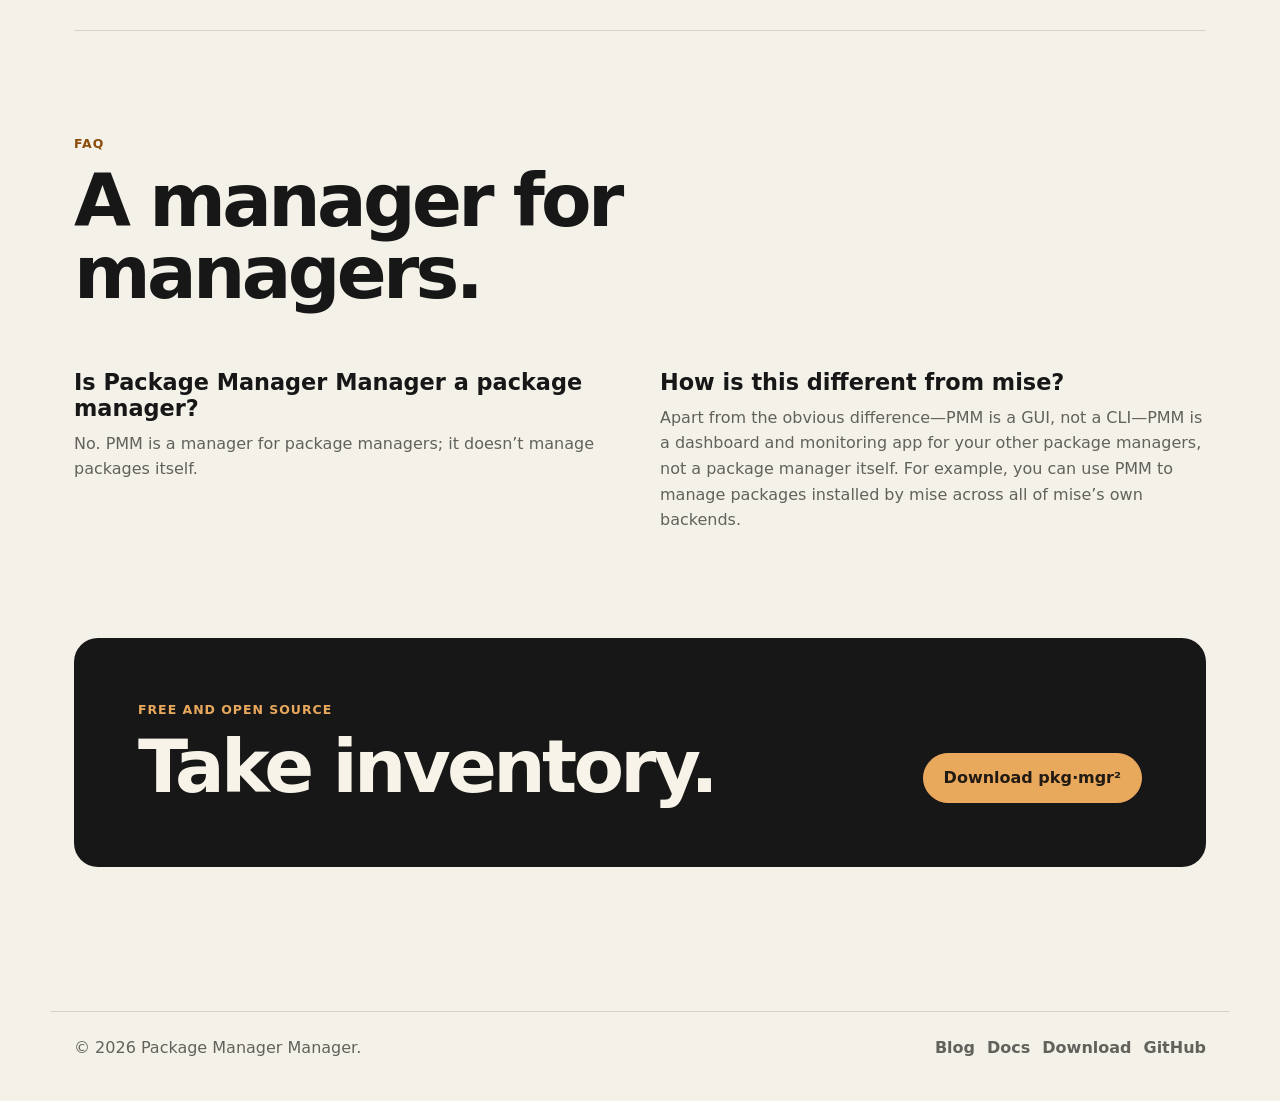
==== commit b8bab8ea: "Preserve spacing before supported managers link" ====
--- a/www/index.html
+++ b/www/index.html
@@ -65,7 +65,7 @@
         <p class="manager-line" aria-label="Supported package managers">
           <span>Homebrew</span><span>APT + apk + DNF + Zypper</span><span>mise</span><span>Skills</span><span>npm + npx + pnpm + Bun</span><span>uv + uvx + pipx</span><span>pkgx</span><span>Cargo + rustup</span><span>Go</span>
         </p>
-        <p class="install-command">Now supporting <a href="./blog/pnpm-bun-pipx-go/">pnpm, Bun, pipx, Go, and pkgx</a>.</p>
+        <p class="install-command">Now supporting&nbsp;<a href="./blog/pnpm-bun-pipx-go/">pnpm, Bun, pipx, Go, and pkgx</a>.</p>
 
         <figure class="product-shot hero-shot">
           <img src="./pmm-promo-1.png" alt="Package Manager Manager home screen showing installed packages, ecosystems, recommendations, and install packs" width="2980" height="1872" fetchpriority="high">
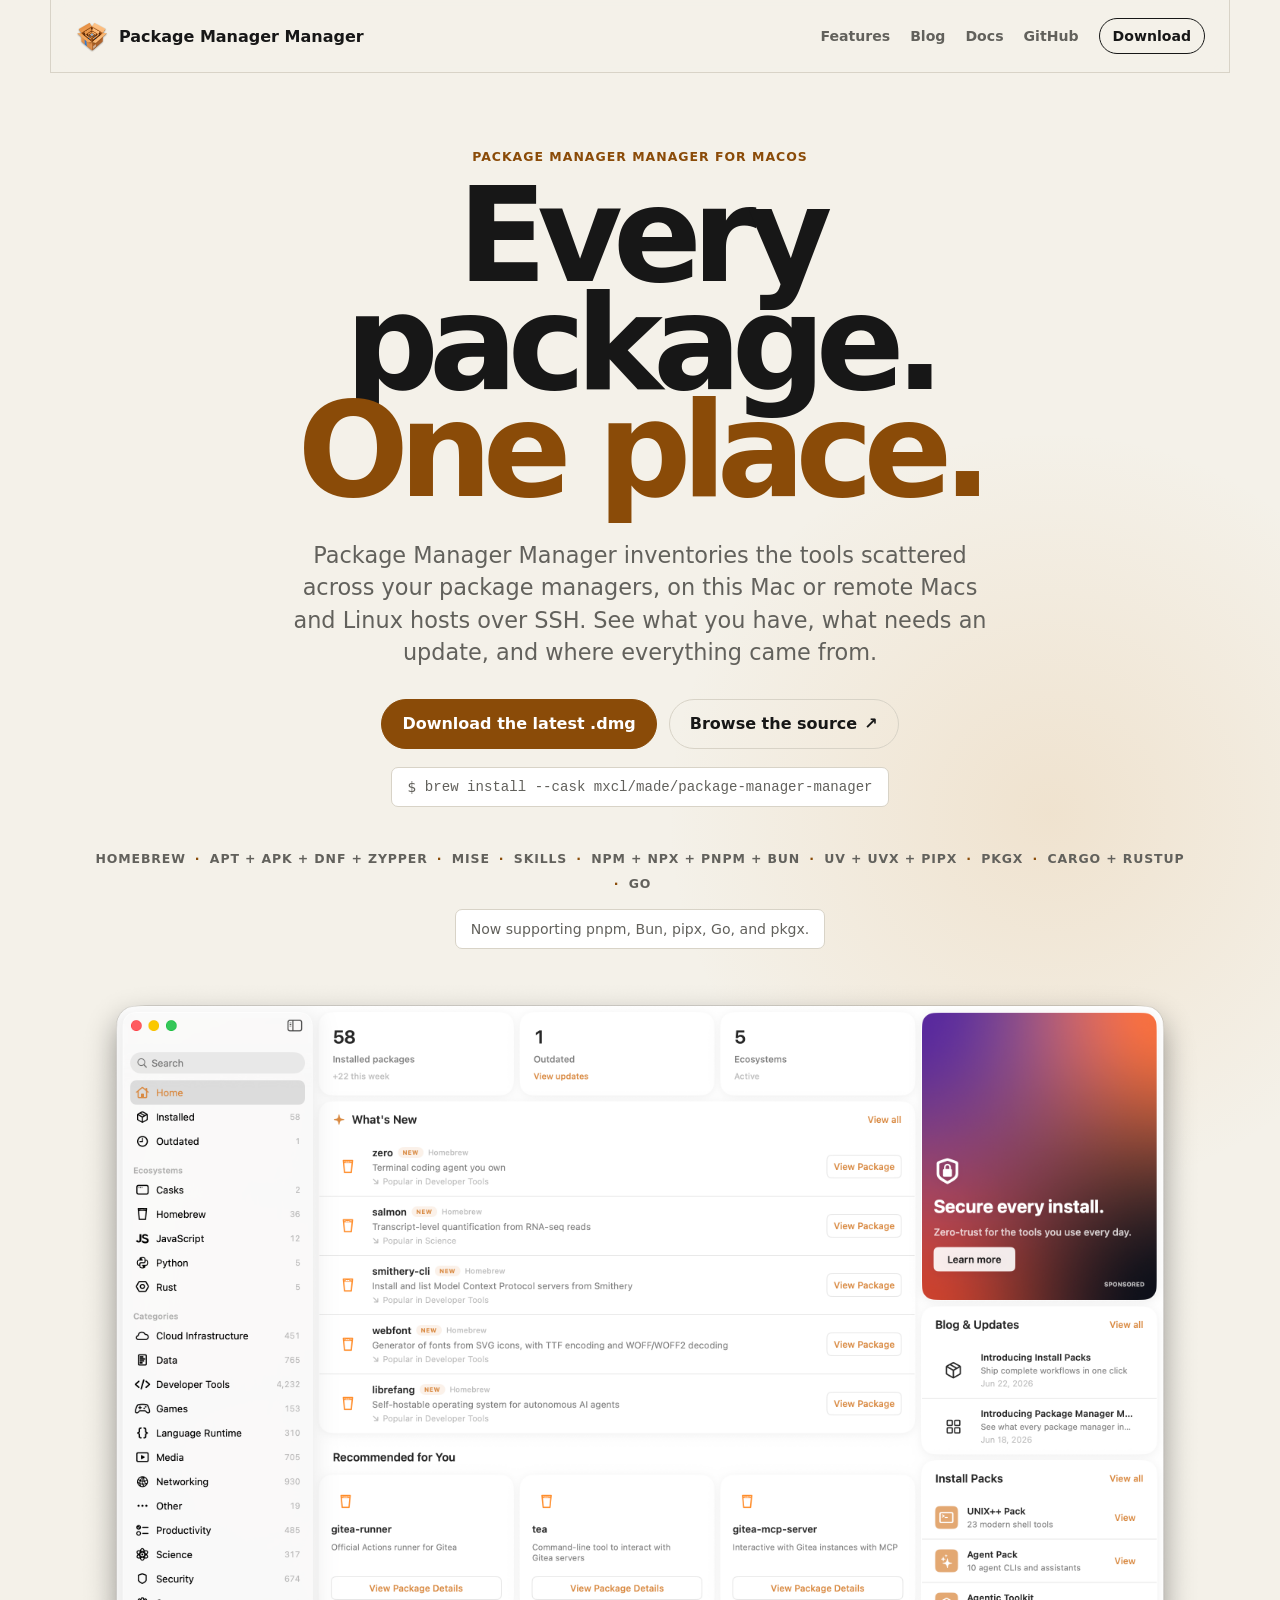
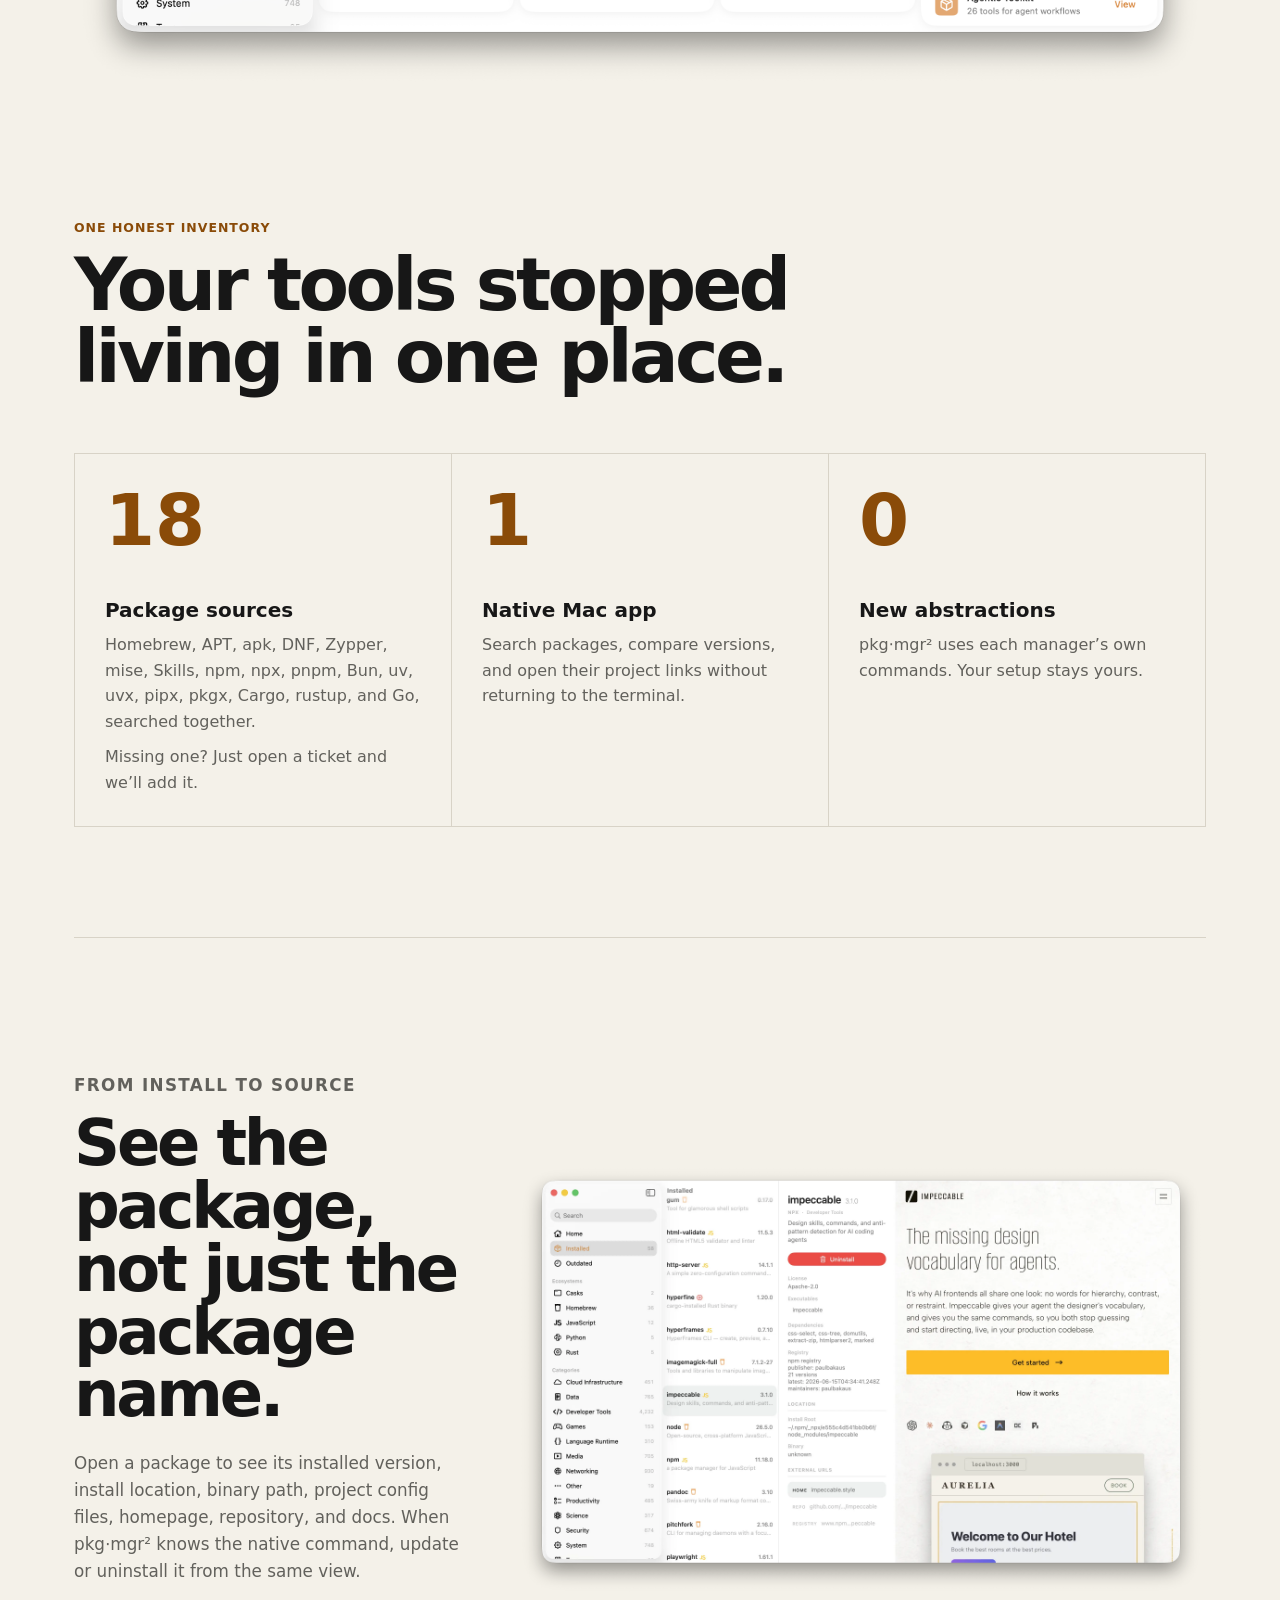
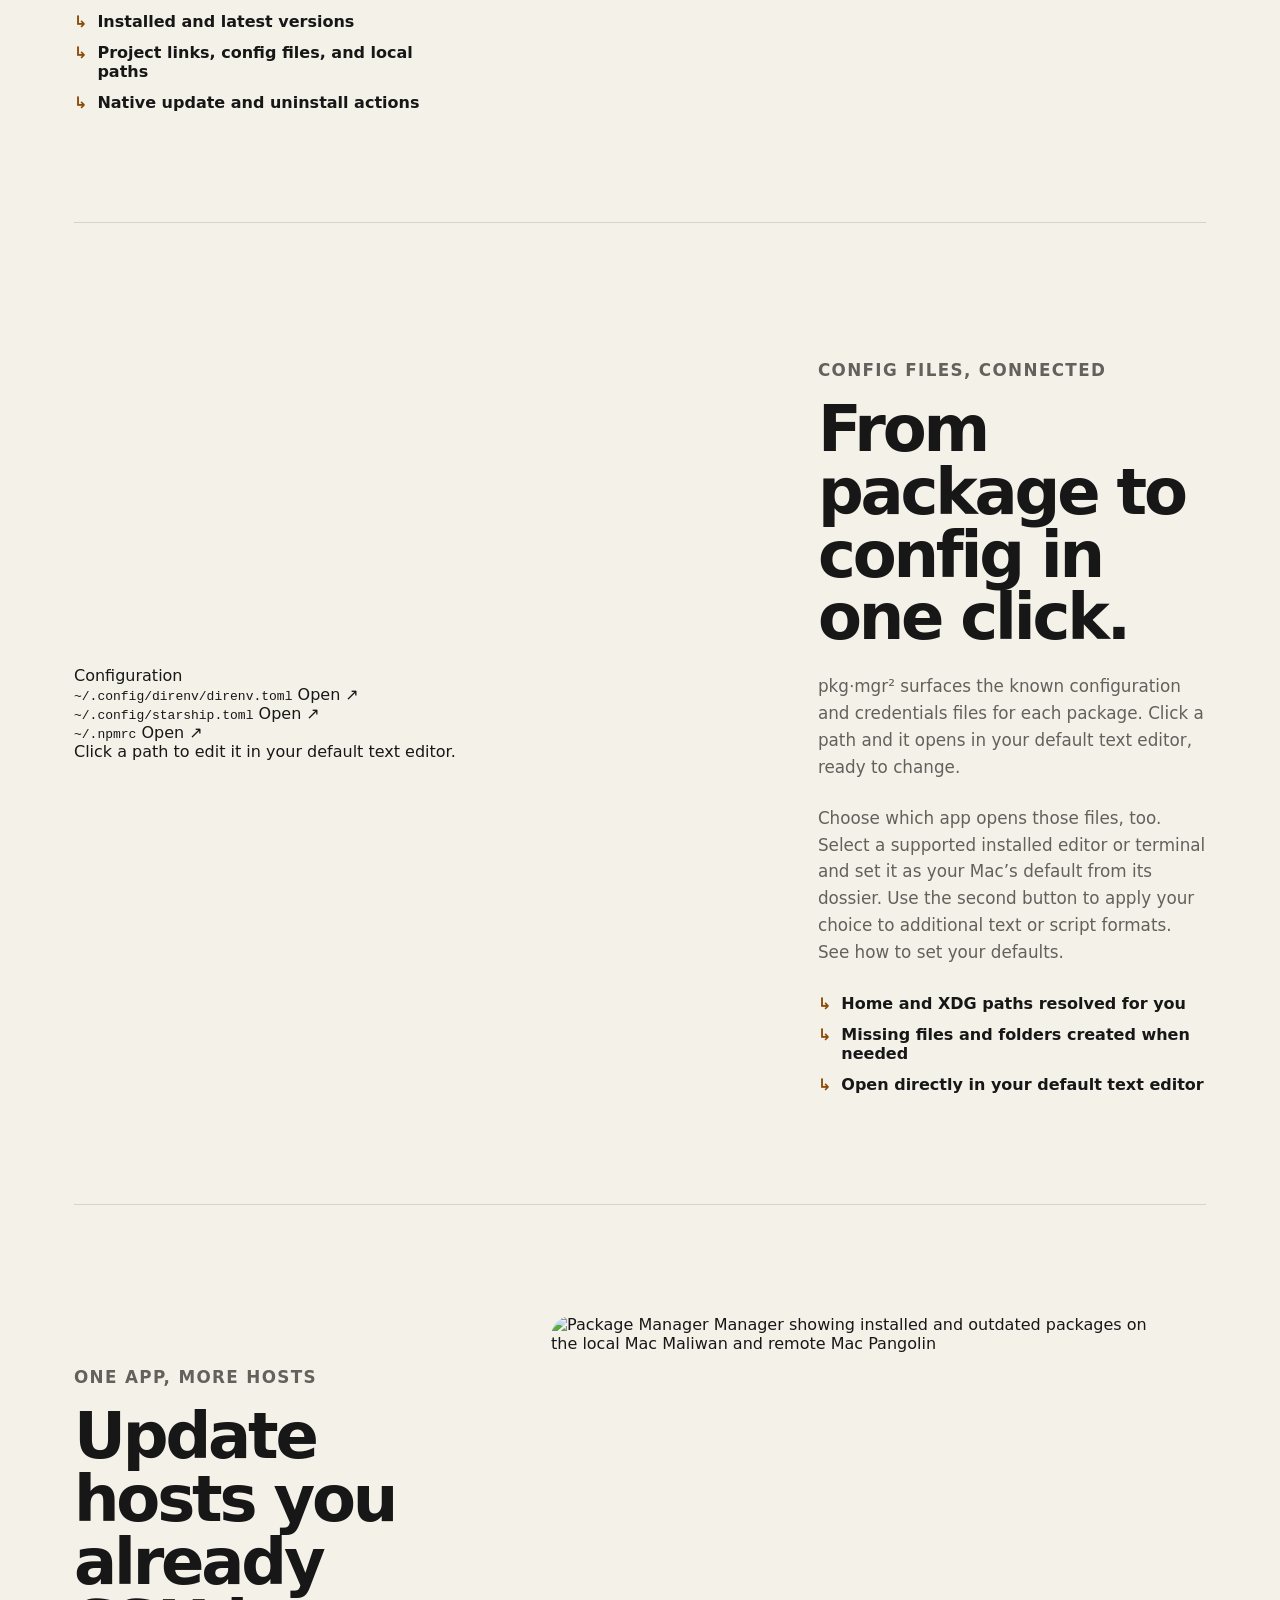
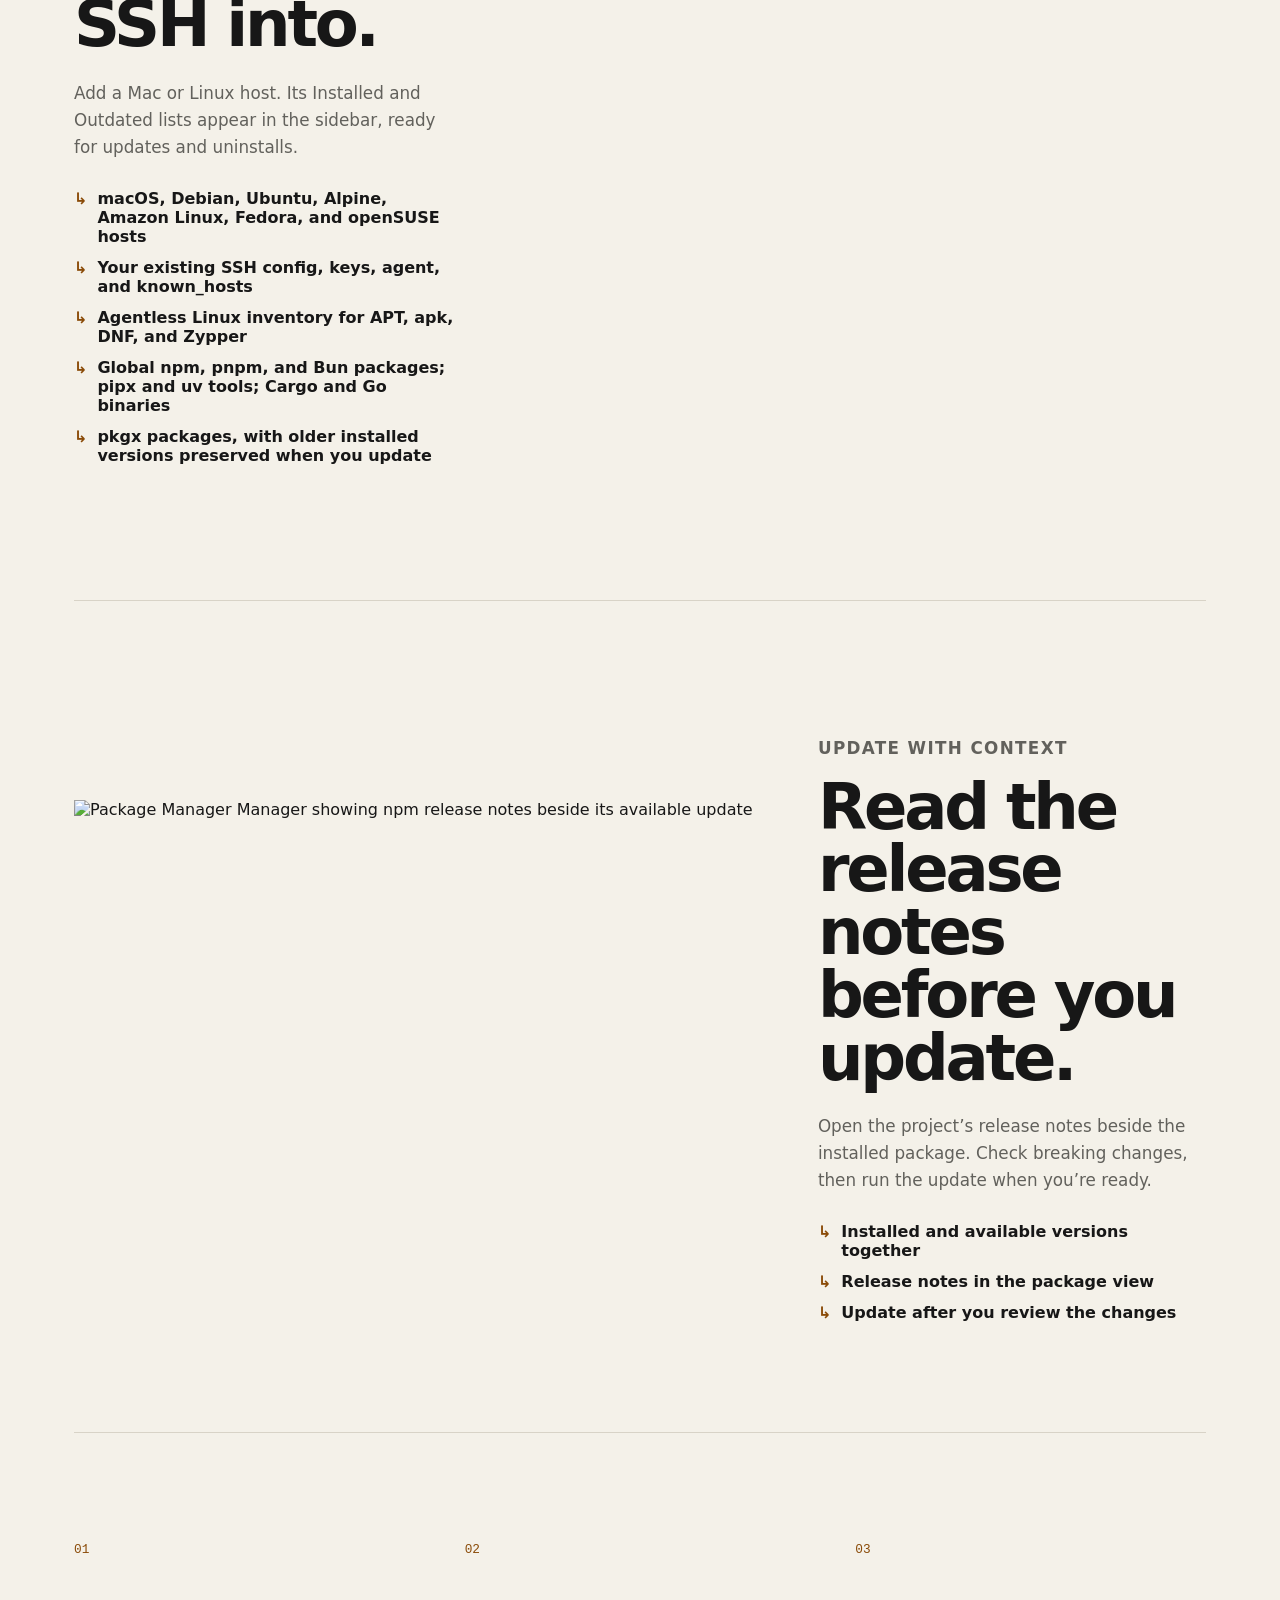
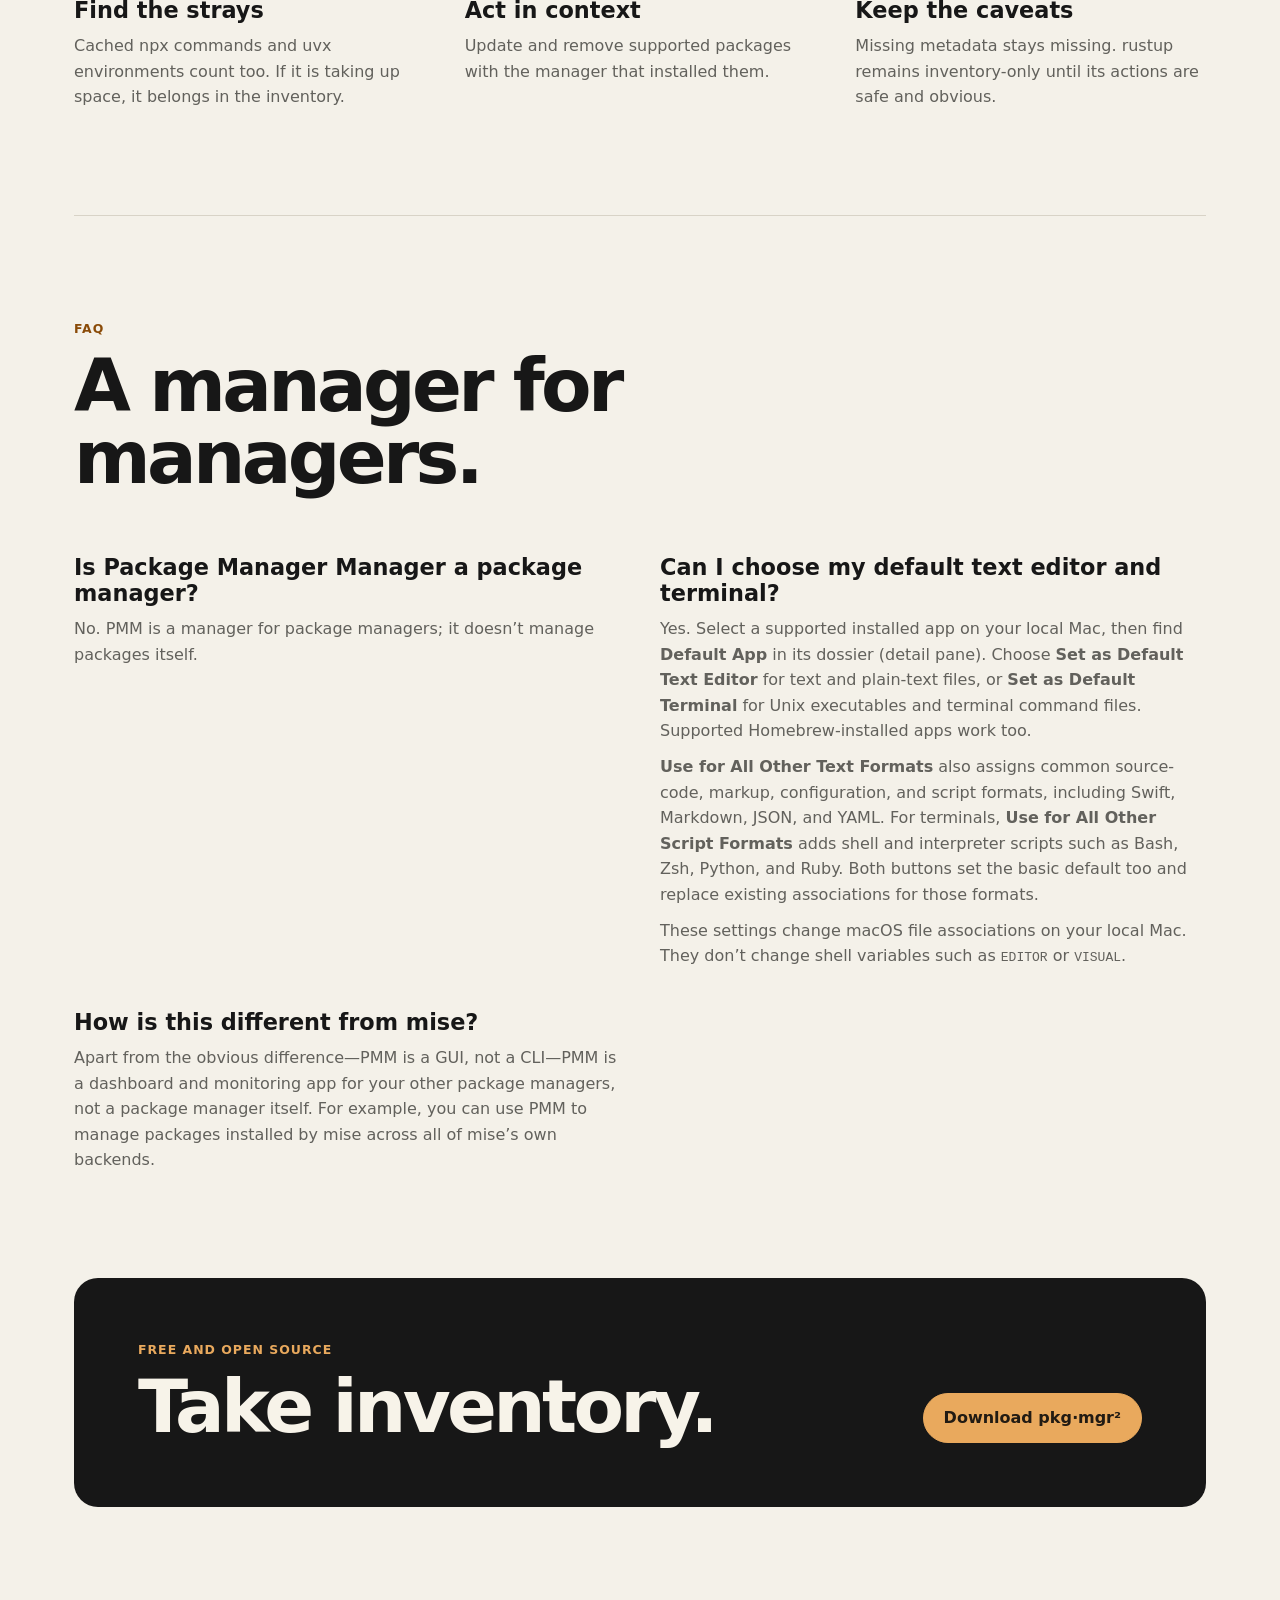
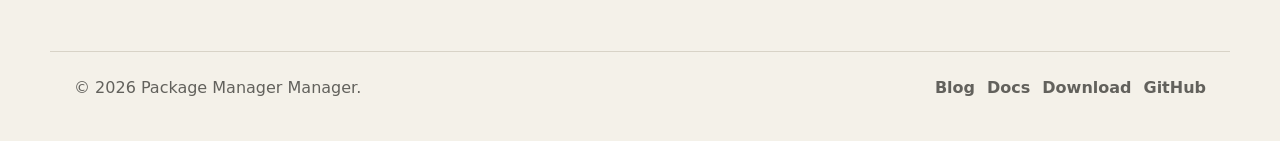
==== commit 2a8a77eb: "Document default editor and terminal controls" ====
--- a/www/index.html
+++ b/www/index.html
@@ -132,6 +132,7 @@
           <p class="eyebrow">Config files, connected</p>
           <h2 id="configuration-title">From package to config in one click.</h2>
           <p>pkg⋅mgr² surfaces the known configuration and credentials files for each package. Click a path and it opens in your default text editor, ready to change.</p>
+          <p>Choose which app opens those files, too. Select a supported installed editor or terminal and set it as your Mac’s default from its dossier. Use the second button to apply your choice to additional text or script formats. <a href="#default-apps">See how to set your defaults.</a></p>
           <ul class="check-list">
             <li>Home and XDG paths resolved for you</li>
             <li>Missing files and folders created when needed</li>
@@ -200,6 +201,12 @@
             <h3>Is Package Manager Manager a package manager?</h3>
             <p>No. PMM is a manager for package managers; it doesn’t manage packages itself.</p>
           </article>
+          <article id="default-apps">
+            <h3>Can I choose my default text editor and terminal?</h3>
+            <p>Yes. Select a supported installed app on your local Mac, then find <strong>Default App</strong> in its dossier (detail pane). Choose <strong>Set as Default Text Editor</strong> for text and plain-text files, or <strong>Set as Default Terminal</strong> for Unix executables and terminal command files. Supported Homebrew-installed apps work too.</p>
+            <p><strong>Use for All Other Text Formats</strong> also assigns common source-code, markup, configuration, and script formats, including Swift, Markdown, JSON, and YAML. For terminals, <strong>Use for All Other Script Formats</strong> adds shell and interpreter scripts such as Bash, Zsh, Python, and Ruby. Both buttons set the basic default too and replace existing associations for those formats.</p>
+            <p>These settings change macOS file associations on your local Mac. They don’t change shell variables such as <code>EDITOR</code> or <code>VISUAL</code>.</p>
+          </article>
           <article>
             <h3>How is this different from mise?</h3>
             <p>Apart from the obvious difference—PMM is a GUI, not a CLI—PMM is a dashboard and monitoring app for your other package managers, not a package manager itself. For example, you can use PMM to manage packages installed by mise across all of mise’s own backends.</p>
